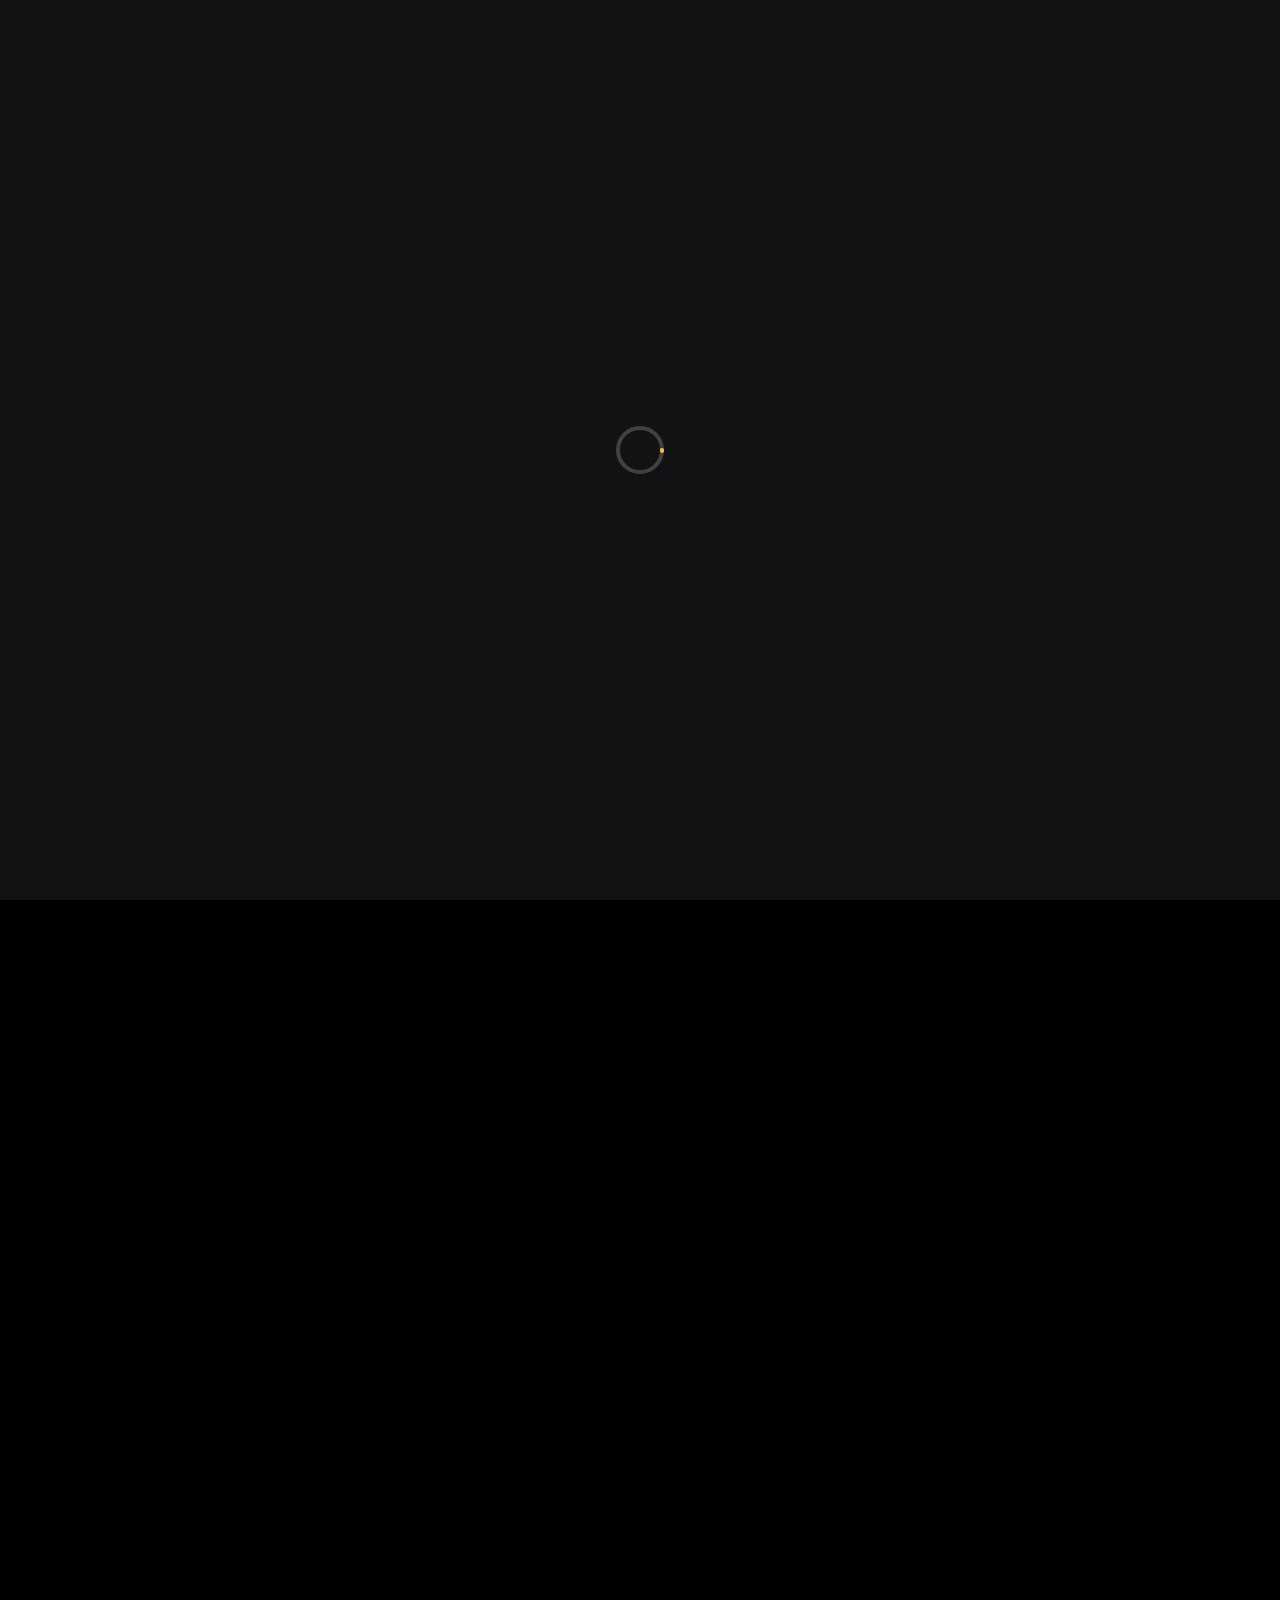
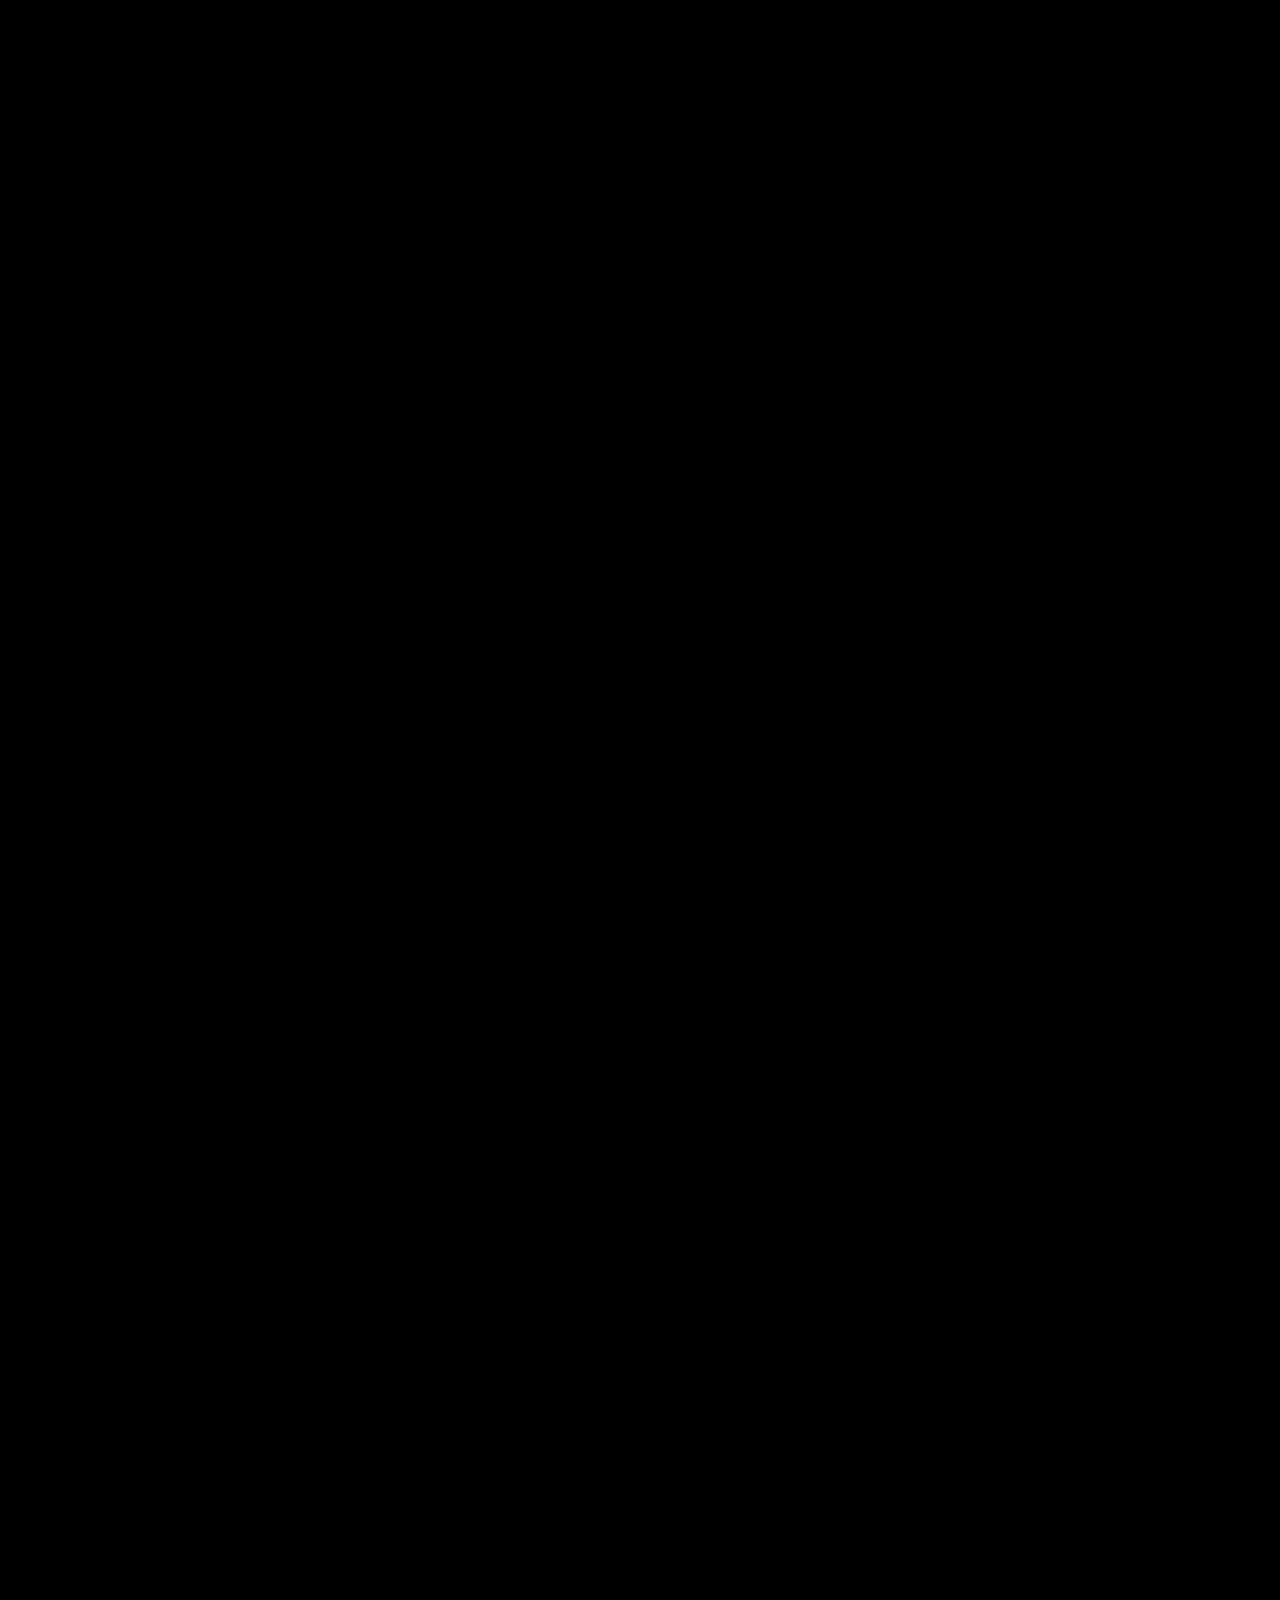
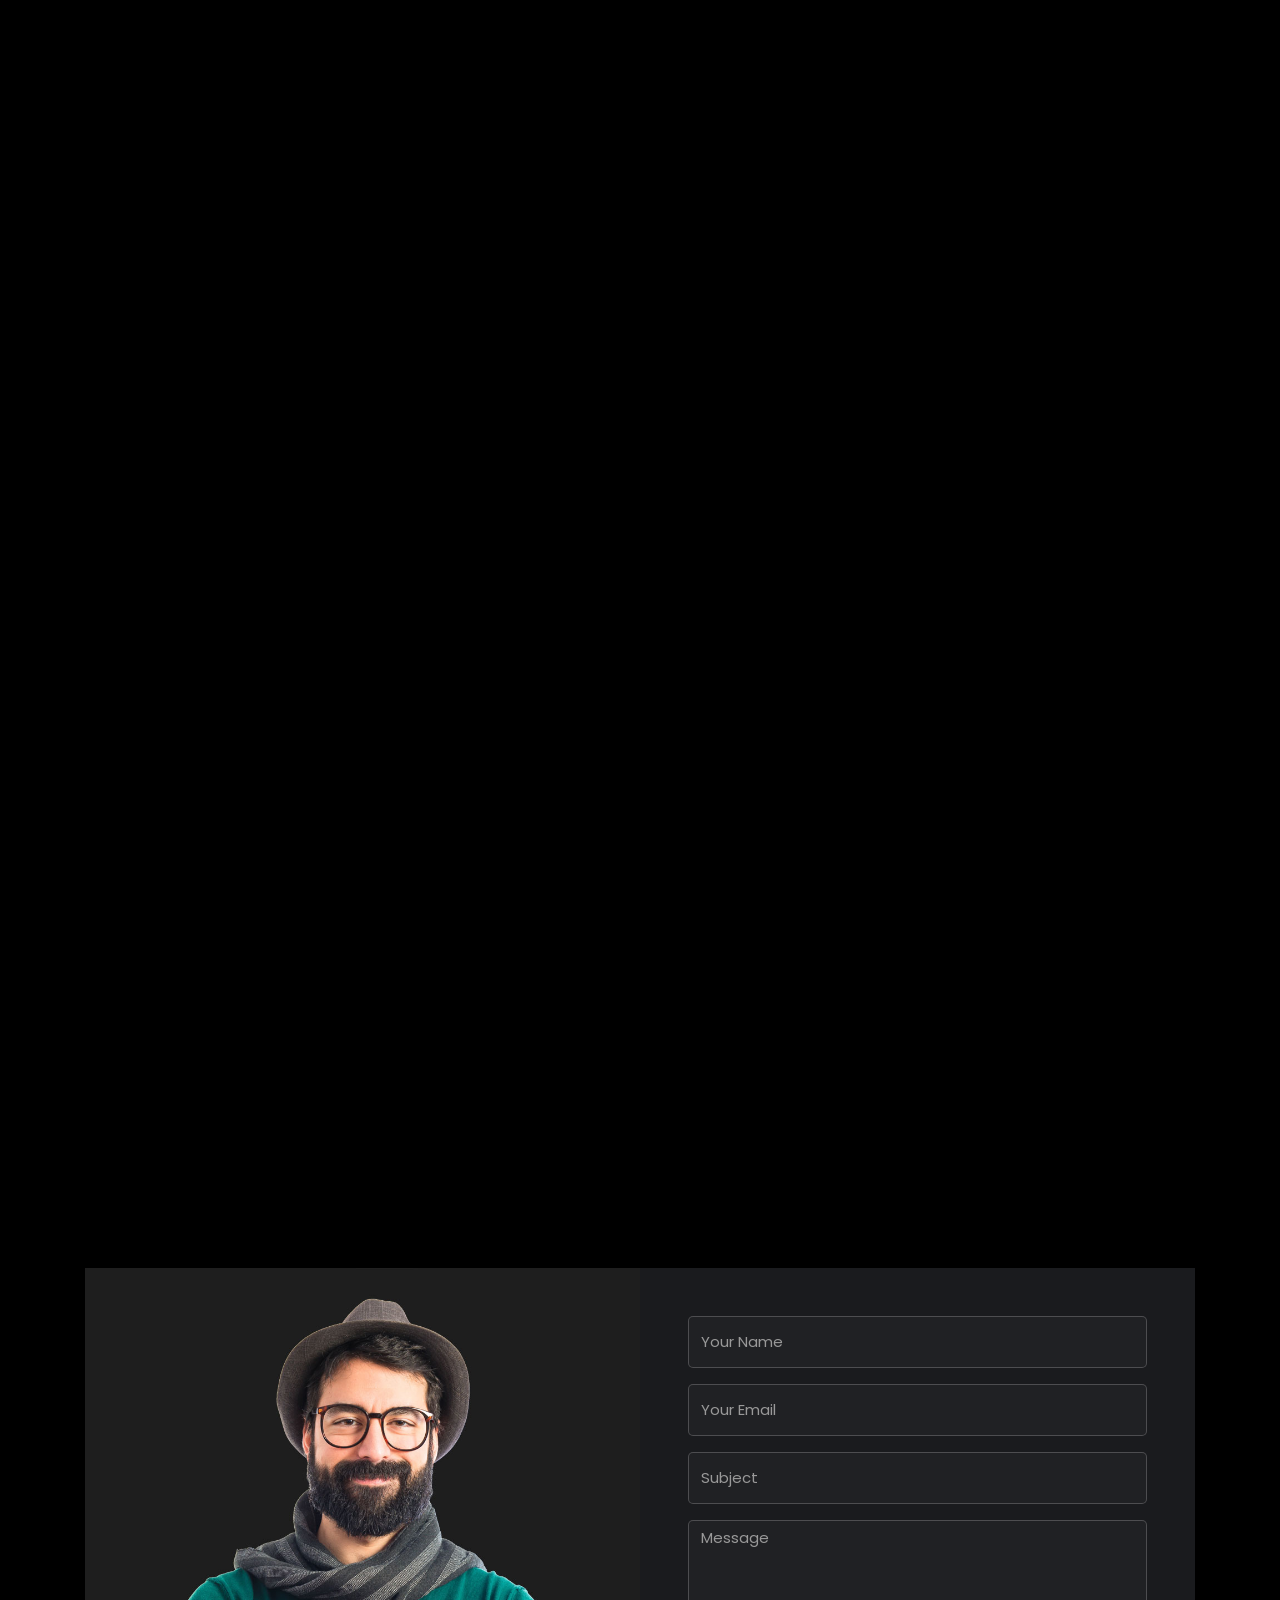
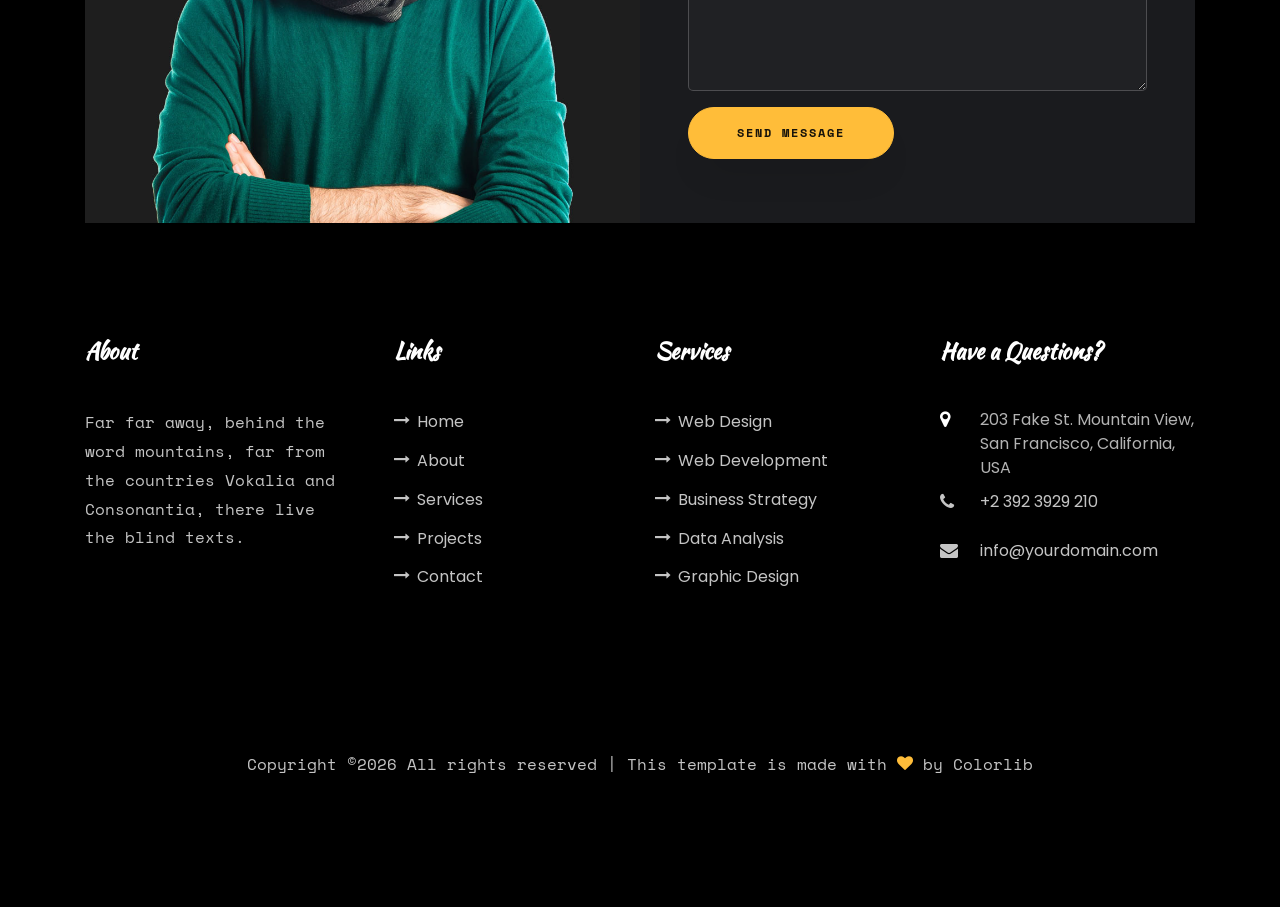
==== index.html @ 95682a94 "my-portfolio" ====
<!DOCTYPE html>
<html lang="en">
  <head>
    <title>Clark - Free Bootstrap 4 Template by Colorlib</title>
    <meta charset="utf-8">
    <meta name="viewport" content="width=device-width, initial-scale=1, shrink-to-fit=no">
    <script>
      (function () {
        var savedTheme = localStorage.getItem('portfolio-theme');
        var themes = ['light', 'dark', 'cupcake', 'bumblebee', 'emerald', 'dracula'];
        document.documentElement.setAttribute('data-theme', themes.indexOf(savedTheme) !== -1 ? savedTheme : 'dark');
      })();
    </script>
    
    <link href="https://fonts.googleapis.com/css?family=Poppins:100,200,300,400,500,600,700,800,900" rel="stylesheet">
    <link href="https://fonts.googleapis.com/css?family=Kaushan+Script" rel="stylesheet">
    <link href="https://fonts.googleapis.com/css?family=Space+Mono:400,700" rel="stylesheet">

    <link rel="stylesheet" href="css/open-iconic-bootstrap.min.css">
    <link rel="stylesheet" href="css/animate.css">
    
    <link rel="stylesheet" href="css/owl.carousel.min.css">
    <link rel="stylesheet" href="css/owl.theme.default.min.css">
    <link rel="stylesheet" href="css/magnific-popup.css">

    <link rel="stylesheet" href="css/aos.css">

    <link rel="stylesheet" href="css/ionicons.min.css">
    
    <link rel="stylesheet" href="css/flaticon.css">
    <link rel="stylesheet" href="css/icomoon.css">
    <link rel="stylesheet" href="css/style.css">
    <link rel="stylesheet" href="css/themes.css">
  </head>
  <body data-spy="scroll" data-target=".site-navbar-target" data-offset="300">
	  
	  
    <nav class="navbar navbar-expand-lg navbar-dark ftco_navbar ftco-navbar-light site-navbar-target" id="ftco-navbar">
	    <div class="container">
	      <a class="navbar-brand" href="index.html">JavieDev</a>
	      <button class="navbar-toggler js-fh5co-nav-toggle fh5co-nav-toggle" type="button" data-toggle="collapse" data-target="#ftco-nav" aria-controls="ftco-nav" aria-expanded="false" aria-label="Toggle navigation">
	        <span class="oi oi-menu"></span> Menu
	      </button>

	      <div class="collapse navbar-collapse" id="ftco-nav">
	        <ul class="navbar-nav nav ml-auto">
	          <li class="nav-item"><a href="#home-section" class="nav-link"><span>Home</span></a></li>
	          <li class="nav-item"><a href="#about-section" class="nav-link"><span>About</span></a></li>
	          <li class="nav-item"><a href="#services-section" class="nav-link"><span>Services</span></a></li>
	          <li class="nav-item"><a href="#skills-section" class="nav-link"><span>Skills</span></a></li>
	          <li class="nav-item"><a href="#projects-section" class="nav-link"><span>Projects</span></a></li>
	          <li class="nav-item"><a href="#contact-section" class="nav-link"><span>Contact</span></a></li>
	          <li class="nav-item theme-menu-item">
              <button id="theme-toggle" class="nav-link theme-toggle" type="button" aria-haspopup="true" aria-expanded="false" aria-controls="theme-menu">
                <span>Theme</span>
              </button>
              <div id="theme-menu" class="theme-menu" role="menu" aria-label="Choose a color theme" hidden>
                <button class="theme-option" type="button" role="menuitemradio" aria-checked="false" data-theme-option="light">Light</button>
                <button class="theme-option" type="button" role="menuitemradio" aria-checked="false" data-theme-option="dark">Dark</button>
                <button class="theme-option" type="button" role="menuitemradio" aria-checked="false" data-theme-option="cupcake">Cupcake</button>
                <button class="theme-option" type="button" role="menuitemradio" aria-checked="false" data-theme-option="bumblebee">Bumblebee</button>
                <button class="theme-option" type="button" role="menuitemradio" aria-checked="false" data-theme-option="emerald">Emerald</button>
                <button class="theme-option" type="button" role="menuitemradio" aria-checked="false" data-theme-option="dracula">Dracula</button>
              </div>
            </li>
	        </ul>
	      </div>
	    </div>
	  </nav>
	  <section id="home-section" class="hero">
		  <div class="home-slider  owl-carousel">
	      <div class="slider-item ">
	      	<div class="overlay"></div>
	        <div class="container">
	          <div class="row d-md-flex no-gutters slider-text align-items-end justify-content-start" data-scrollax-parent="true">
	          	<div class="one-third js-fullheight img" style="background-image:url(images/posing2.png);">
	          		<div class="overlay"></div>
	          	</div>
		          <div class="one-forth d-flex align-items-center ftco-animate" data-scrollax=" properties: { translateY: '70%' }">
		          	<div class="text">
		          		<span class="subheading">Hello!</span>
			            <h1 class="mb-4 mt-3">I'm <span>Javie Eresmas</span></h1>
			            <h2 class="mb-4">BSIT Student at BUKSU</h2>
			            <p class="hero-actions">
			            	<a href="#projects-section" class="btn btn-white btn-outline-white py-3 px-4"><span class="icon-briefcase mr-2" aria-hidden="true"></span>View My Work</a>
			            	<a href="YOUR_RESUME_URL_HERE" class="btn btn-white btn-outline-white py-3 px-4" target="_blank" rel="noopener noreferrer"><span class="icon-download mr-2" aria-hidden="true"></span>Download Resume</a>
			            	<a href="#contact-section" class="btn btn-white btn-outline-white py-3 px-4"><span class="icon-envelope-o mr-2" aria-hidden="true"></span>Contact Me</a>
			            </p>
			            <p class="hero-social-links">
			            	<a href="mailto:YOUR_EMAIL_ADDRESS" class="btn btn-white btn-outline-white hero-social-link" aria-label="Email" title="Email"><span class="icon-envelope" aria-hidden="true"></span></a>
			            	<a href="https://github.com/YOUR_GITHUB_USERNAME" class="btn btn-white btn-outline-white hero-social-link" aria-label="GitHub" title="GitHub" target="_blank" rel="noopener noreferrer"><span class="icon-github" aria-hidden="true"></span></a>
			            	<a href="https://www.instagram.com/YOUR_INSTAGRAM_USERNAME" class="btn btn-white btn-outline-white hero-social-link" aria-label="Instagram" title="Instagram" target="_blank" rel="noopener noreferrer"><span class="icon-instagram" aria-hidden="true"></span></a>
			            	<a href="https://www.facebook.com/YOUR_FACEBOOK_PROFILE" class="btn btn-white btn-outline-white hero-social-link" aria-label="Facebook" title="Facebook" target="_blank" rel="noopener noreferrer"><span class="icon-facebook" aria-hidden="true"></span></a>
			            </p>
		            </div>
		          </div>
	        	</div>
	        </div>
	      </div>

	      <div class="slider-item">
	      	<div class="overlay"></div>
	        <div class="container">
	          <div class="row d-flex no-gutters slider-text align-items-end justify-content-start" data-scrollax-parent="true">
	          	<div class="one-third js-fullheight img" style="background-image:url(images/posing2.png);">
	          		<div class="overlay"></div>
	          	</div>
		          <div class="one-forth d-flex align-items-center ftco-animate" data-scrollax=" properties: { translateY: '70%' }">
		          	<div class="text">
		          		<span class="subheading">Hello!</span>
			            <h1 class="mb-4 mt-3">I'm a <span>Developer</span> from the Philippines</h1>
			            <p class="hero-actions">
			            	<a href="#projects-section" class="btn btn-white btn-outline-white py-3 px-4"><span class="icon-briefcase mr-2" aria-hidden="true"></span>View My Work</a>
			            	<a href="YOUR_RESUME_URL_HERE" class="btn btn-white btn-outline-white py-3 px-4" target="_blank" rel="noopener noreferrer"><span class="icon-download mr-2" aria-hidden="true"></span>Download Resume</a>
			            	<a href="#contact-section" class="btn btn-white btn-outline-white py-3 px-4"><span class="icon-envelope-o mr-2" aria-hidden="true"></span>Contact Me</a>
			            </p>
			            <p class="hero-social-links">
			            	<a href="mailto:YOUR_EMAIL_ADDRESS" class="btn btn-white btn-outline-white hero-social-link" aria-label="Email" title="Email"><span class="icon-envelope" aria-hidden="true"></span></a>
			            	<a href="https://github.com/YOUR_GITHUB_USERNAME" class="btn btn-white btn-outline-white hero-social-link" aria-label="GitHub" title="GitHub" target="_blank" rel="noopener noreferrer"><span class="icon-github" aria-hidden="true"></span></a>
			            	<a href="https://www.instagram.com/YOUR_INSTAGRAM_USERNAME" class="btn btn-white btn-outline-white hero-social-link" aria-label="Instagram" title="Instagram" target="_blank" rel="noopener noreferrer"><span class="icon-instagram" aria-hidden="true"></span></a>
			            	<a href="https://www.facebook.com/YOUR_FACEBOOK_PROFILE" class="btn btn-white btn-outline-white hero-social-link" aria-label="Facebook" title="Facebook" target="_blank" rel="noopener noreferrer"><span class="icon-facebook" aria-hidden="true"></span></a>
			            </p>
		            </div>
		          </div>
	        	</div>
	        </div>
	      </div>
	    </div>
    </section>

    <section class="ftco-about img ftco-section ftco-no-pb" id="about-section">
    	<div class="container">
    		<div class="row d-flex">
    			<div class="col-md-6 col-lg-7 pr-lg-5 pb-5">
    				<div class="row justify-content-start pb-3">
		          <div class="col-md-12 heading-section ftco-animate">
		          	<h1 class="big">About</h1>
		            <h2 class="mb-4">About Me</h2>
		            <p>A small river named Duden flows by their place and supplies it with the necessary regelialia.</p>
		            <ul class="about-info mt-4 px-md-0 px-2">
		            	<li class="d-flex"><span>Name:</span> <span>Javie Jade Eresmas</span></li>
		            	<li class="d-flex"><span>Date of birth:</span> <span>July 10, 2003</span></li>
		            	<li class="d-flex"><span>Address:</span> <span>Poblacion, Valencia City Bukidnon, Philippines</span></li>
		            	<li class="d-flex"><span>Zip code:</span> <span>8709</span></li>
		            	<li class="d-flex"><span>Email:</span> <span>eresmasjaviejade@gmail.com</span></li>
		            	<li class="d-flex"><span>Phone: </span> <span>09751700961</span></li>
		            </ul>
		          </div>
		        </div>
		          <div class="counter-wrap ftco-animate d-flex mt-md-3">
              <div class="text">
                <p><a href="YOUR_RESUME_URL_HERE" class="btn btn-primary py-3 px-3" target="_blank" rel="noopener noreferrer">Download Resume</a></p>
              </div>
		          </div>
    			</div>
    			<div class="col-md-6 col-lg-5 d-flex">
    				<div class="img-about img d-flex align-items-stretch">
    					<div class="overlay"></div>
	    				<div class="img d-flex align-self-stretch align-items-center" style="background-image:url(images/posing4.png);">
	    				</div>
    				</div>
    			</div>
	        </div>
        </div>
    	</div>
    </section>

    <section class="ftco-section" id="services-section">
    	<div class="container">
    		<div class="row justify-content-center py-5 mt-5">
          <div class="col-md-12 heading-section text-center ftco-animate">
          	<h1 class="big big-2">Services</h1>
            <h2 class="mb-4">Services</h2>
            <p>Far far away, behind the word mountains, far from the countries Vokalia and Consonantia</p>
          </div>
        </div>
    		<div class="row">
					<div class="col-md-4 text-center d-flex ftco-animate">
						<a href="#" class="services-1">
							<span class="icon">
								<i class="flaticon-analysis"></i>
							</span>
							<div class="desc">
								<h3 class="mb-5">Web Design</h3>
							</div>
						</a>
					</div>
					<div class="col-md-4 text-center d-flex ftco-animate">
						<a href="#" class="services-1">
							<span class="icon">
								<i class="flaticon-flasks"></i>
							</span>
							<div class="desc">
								<h3 class="mb-5">Phtography</h3>
							</div>
						</a>
					</div>
					<div class="col-md-4 text-center d-flex ftco-animate">
						<a href="#" class="services-1">
							<span class="icon">
								<i class="flaticon-ideas"></i>
							</span>
							<div class="desc">
								<h3 class="mb-5">Web Developer</h3>
							</div>
						</a>
					</div>

					<div class="col-md-4 text-center d-flex ftco-animate">
						<a href="#" class="services-1">
							<span class="icon">
								<i class="flaticon-analysis"></i>
							</span>
							<div class="desc">
								<h3 class="mb-5">App Developing</h3>
							</div>
						</a>
					</div>
					<div class="col-md-4 text-center d-flex ftco-animate">
						<a href="#" class="services-1">
							<span class="icon">
								<i class="flaticon-flasks"></i>
							</span>
							<div class="desc">
								<h3 class="mb-5">Branding</h3>
							</div>
						</a>
					</div>
					<div class="col-md-4 text-center d-flex ftco-animate">
						<a href="#" class="services-1">
							<span class="icon">
								<i class="flaticon-ideas"></i>
							</span>
							<div class="desc">
								<h3 class="mb-5">Product Strategy</h3>
							</div>
						</a>
					</div>
				</div>
    	</div>
    </section>

		
		<section class="ftco-section" id="skills-section">
			<div class="container">
				<div class="row justify-content-center pb-5">
          <div class="col-md-12 heading-section text-center ftco-animate">
          	<h1 class="big big-2">Skills</h1>
            <h2 class="mb-4">My Skills</h2>
            <p>Far far away, behind the word mountains, far from the countries Vokalia and Consonantia</p>
          </div>
        </div>
				<div class="row">
					<div class="col-md-6 animate-box">
						<div class="progress-wrap ftco-animate">
							<h3>Photoshop</h3>
							<div class="progress">
							 	<div class="progress-bar color-1" role="progressbar" aria-valuenow="90"
							  	aria-valuemin="0" aria-valuemax="100" style="width:90%">
							    <span>90%</span>
							  	</div>
							</div>
						</div>
					</div>
					<div class="col-md-6 animate-box">
						<div class="progress-wrap ftco-animate">
							<h3>jQuery</h3>
							<div class="progress">
							 	<div class="progress-bar color-2" role="progressbar" aria-valuenow="85"
							  	aria-valuemin="0" aria-valuemax="100" style="width:85%">
							    <span>85%</span>
							  	</div>
							</div>
						</div>
					</div>
					<div class="col-md-6 animate-box">
						<div class="progress-wrap ftco-animate">
							<h3>HTML5</h3>
							<div class="progress">
							 	<div class="progress-bar color-3" role="progressbar" aria-valuenow="95"
							  	aria-valuemin="0" aria-valuemax="100" style="width:95%">
							    <span>95%</span>
							  	</div>
							</div>
						</div>
					</div>
					<div class="col-md-6 animate-box">
						<div class="progress-wrap ftco-animate">
							<h3>CSS3</h3>
							<div class="progress">
							 	<div class="progress-bar color-4" role="progressbar" aria-valuenow="90"
							  	aria-valuemin="0" aria-valuemax="100" style="width:90%">
							    <span>90%</span>
							  	</div>
							</div>
						</div>
					</div>
					<div class="col-md-6 animate-box">
						<div class="progress-wrap ftco-animate">
							<h3>WordPress</h3>
							<div class="progress">
							 	<div class="progress-bar color-5" role="progressbar" aria-valuenow="70"
							  	aria-valuemin="0" aria-valuemax="100" style="width:70%">
							    <span>70%</span>
							  	</div>
							</div>
						</div>
					</div>
					<div class="col-md-6 animate-box">
						<div class="progress-wrap ftco-animate">
							<h3>SEO</h3>
							<div class="progress">
							 	<div class="progress-bar color-6" role="progressbar" aria-valuenow="80"
							  	aria-valuemin="0" aria-valuemax="100" style="width:80%">
							    <span>80%</span>
							  	</div>
							</div>
						</div>
					</div>
				</div>
			</div>
		</section>
 

    <section class="ftco-section ftco-project" id="projects-section">
    	<div class="container">
    		<div class="row justify-content-center pb-5">
          <div class="col-md-12 heading-section text-center ftco-animate">
          	<h1 class="big big-2">Projects</h1>
            <h2 class="mb-4">Our Projects</h2>
            <p>Far far away, behind the word mountains, far from the countries Vokalia and Consonantia</p>
          </div>
        </div>
    		<div class="row">
    			<div class="col-md-4">
    				<div class="project img ftco-animate d-flex justify-content-center align-items-center" style="background-image: url(images/project-4.jpg);">
    					<div class="overlay"></div>
	    				<div class="text text-center p-4">
	    					<h3><a href="#">Branding &amp; Illustration Design</a></h3>
	    					<span>Web Design</span>
	    				</div>
    				</div>
  				</div>
  				<div class="col-md-8">
    				<div class="project img ftco-animate d-flex justify-content-center align-items-center" style="background-image: url(images/project-5.jpg);">
    					<div class="overlay"></div>
	    				<div class="text text-center p-4">
	    					<h3><a href="#">Branding &amp; Illustration Design</a></h3>
	    					<span>Web Design</span>
	    				</div>
    				</div>
  				</div>

    			<div class="col-md-8">
    				<div class="project img ftco-animate d-flex justify-content-center align-items-center" style="background-image: url(images/project-1.jpg);">
    					<div class="overlay"></div>
	    				<div class="text text-center p-4">
	    					<h3><a href="#">Branding &amp; Illustration Design</a></h3>
	    					<span>Web Design</span>
	    				</div>
    				</div>

    				<div class="project img ftco-animate d-flex justify-content-center align-items-center" style="background-image: url(images/project-6.jpg);">
    					<div class="overlay"></div>
	    				<div class="text text-center p-4">
	    					<h3><a href="#">Branding &amp; Illustration Design</a></h3>
	    					<span>Web Design</span>
	    				</div>
    				</div>
    			</div>
    			<div class="col-md-4">
    				<div class="row">
    					<div class="col-md-12">
		    				<div class="project img ftco-animate d-flex justify-content-center align-items-center" style="background-image: url(images/project-2.jpg);">
		    					<div class="overlay"></div>
			    				<div class="text text-center p-4">
			    					<h3><a href="#">Branding &amp; Illustration Design</a></h3>
			    					<span>Web Design</span>
			    				</div>
		    				</div>
	    				</div>
	    				<div class="col-md-12">
		    				<div class="project img ftco-animate d-flex justify-content-center align-items-center" style="background-image: url(images/project-3.jpg);">
		    					<div class="overlay"></div>
			    				<div class="text text-center p-4">
			    					<h3><a href="#">Branding &amp; Illustration Design</a></h3>
			    					<span>Web Design</span>
			    				</div>
		    				</div>
	    				</div>
    				</div>
    			</div>
    		</div>
    	</div>
    </section>


    <section class="ftco-section contact-section ftco-no-pb" id="contact-section">
      <div class="container">
      	<div class="row justify-content-center mb-5 pb-3">
          <div class="col-md-7 heading-section text-center ftco-animate">
            <h1 class="big big-2">Contact</h1>
            <h2 class="mb-4">Contact Me</h2>
            <p>Far far away, behind the word mountains, far from the countries Vokalia and Consonantia</p>
          </div>
        </div>

        <div class="row d-flex contact-info mb-5">
          <div class="col-md-6 col-lg-3 d-flex ftco-animate">
          	<div class="align-self-stretch box p-4 text-center">
          		<div class="icon d-flex align-items-center justify-content-center">
          			<span class="icon-map-signs"></span>
          		</div>
          		<h3 class="mb-4">Address</h3>
	            <p>198 West 21th Street, Suite 721 New York NY 10016</p>
	          </div>
          </div>
          <div class="col-md-6 col-lg-3 d-flex ftco-animate">
          	<div class="align-self-stretch box p-4 text-center">
          		<div class="icon d-flex align-items-center justify-content-center">
          			<span class="icon-phone2"></span>
          		</div>
          		<h3 class="mb-4">Contact Number</h3>
	            <p><a href="tel://1234567920">+ 1235 2355 98</a></p>
	          </div>
          </div>
          <div class="col-md-6 col-lg-3 d-flex ftco-animate">
          	<div class="align-self-stretch box p-4 text-center">
          		<div class="icon d-flex align-items-center justify-content-center">
          			<span class="icon-paper-plane"></span>
          		</div>
          		<h3 class="mb-4">Email Address</h3>
	            <p><a href="mailto:info@yoursite.com">info@yoursite.com</a></p>
	          </div>
          </div>
          <div class="col-md-6 col-lg-3 d-flex ftco-animate">
          	<div class="align-self-stretch box p-4 text-center">
          		<div class="icon d-flex align-items-center justify-content-center">
          			<span class="icon-globe"></span>
          		</div>
          		<h3 class="mb-4">Website</h3>
	            <p><a href="#">yoursite.com</a></p>
	          </div>
          </div>
        </div>

        <div class="row no-gutters block-9">
          <div class="col-md-6 order-md-last d-flex">
            <form action="#" class="bg-light p-4 p-md-5 contact-form">
              <div class="form-group">
                <input type="text" class="form-control" placeholder="Your Name">
              </div>
              <div class="form-group">
                <input type="text" class="form-control" placeholder="Your Email">
              </div>
              <div class="form-group">
                <input type="text" class="form-control" placeholder="Subject">
              </div>
              <div class="form-group">
                <textarea name="" id="" cols="30" rows="7" class="form-control" placeholder="Message"></textarea>
              </div>
              <div class="form-group">
                <input type="submit" value="Send Message" class="btn btn-primary py-3 px-5">
              </div>
            </form>
          
          </div>

          <div class="col-md-6 d-flex">
          	<div class="img" style="background-image: url(images/about.jpg);"></div>
          </div>
        </div>
      </div>
    </section>
		

    <footer class="ftco-footer ftco-section">
      <div class="container">
        <div class="row mb-5">
          <div class="col-md">
            <div class="ftco-footer-widget mb-4">
              <h2 class="ftco-heading-2">About</h2>
              <p>Far far away, behind the word mountains, far from the countries Vokalia and Consonantia, there live the blind texts.</p>
              <ul class="ftco-footer-social list-unstyled float-md-left float-lft mt-5">
                <li class="ftco-animate"><a href="#"><span class="icon-twitter"></span></a></li>
                <li class="ftco-animate"><a href="#"><span class="icon-facebook"></span></a></li>
                <li class="ftco-animate"><a href="#"><span class="icon-instagram"></span></a></li>
              </ul>
            </div>
          </div>
          <div class="col-md">
            <div class="ftco-footer-widget mb-4 ml-md-4">
              <h2 class="ftco-heading-2">Links</h2>
              <ul class="list-unstyled">
                <li><a href="#"><span class="icon-long-arrow-right mr-2"></span>Home</a></li>
                <li><a href="#"><span class="icon-long-arrow-right mr-2"></span>About</a></li>
                <li><a href="#"><span class="icon-long-arrow-right mr-2"></span>Services</a></li>
                <li><a href="#"><span class="icon-long-arrow-right mr-2"></span>Projects</a></li>
                <li><a href="#"><span class="icon-long-arrow-right mr-2"></span>Contact</a></li>
              </ul>
            </div>
          </div>
          <div class="col-md">
             <div class="ftco-footer-widget mb-4">
              <h2 class="ftco-heading-2">Services</h2>
              <ul class="list-unstyled">
                <li><a href="#"><span class="icon-long-arrow-right mr-2"></span>Web Design</a></li>
                <li><a href="#"><span class="icon-long-arrow-right mr-2"></span>Web Development</a></li>
                <li><a href="#"><span class="icon-long-arrow-right mr-2"></span>Business Strategy</a></li>
                <li><a href="#"><span class="icon-long-arrow-right mr-2"></span>Data Analysis</a></li>
                <li><a href="#"><span class="icon-long-arrow-right mr-2"></span>Graphic Design</a></li>
              </ul>
            </div>
          </div>
          <div class="col-md">
            <div class="ftco-footer-widget mb-4">
            	<h2 class="ftco-heading-2">Have a Questions?</h2>
            	<div class="block-23 mb-3">
	              <ul>
	                <li><span class="icon icon-map-marker"></span><span class="text">203 Fake St. Mountain View, San Francisco, California, USA</span></li>
	                <li><a href="#"><span class="icon icon-phone"></span><span class="text">+2 392 3929 210</span></a></li>
	                <li><a href="#"><span class="icon icon-envelope"></span><span class="text">info@yourdomain.com</span></a></li>
	              </ul>
	            </div>
            </div>
          </div>
        </div>
        <div class="row">
          <div class="col-md-12 text-center">

            <p><!-- Link back to Colorlib can't be removed. Template is licensed under CC BY 3.0. -->
  Copyright &copy;<script>document.write(new Date().getFullYear());</script> All rights reserved | This template is made with <i class="icon-heart color-danger" aria-hidden="true"></i> by <a href="https://colorlib.com" target="_blank">Colorlib</a>
  <!-- Link back to Colorlib can't be removed. Template is licensed under CC BY 3.0. --></p>
          </div>
        </div>
      </div>
    </footer>
    
  

  <!-- loader -->
  <div id="ftco-loader" class="show fullscreen"><svg class="circular" width="48px" height="48px"><circle class="path-bg" cx="24" cy="24" r="22" fill="none" stroke-width="4" stroke="#eeeeee"/><circle class="path" cx="24" cy="24" r="22" fill="none" stroke-width="4" stroke-miterlimit="10" stroke="#F96D00"/></svg></div>


  <script src="js/jquery.min.js"></script>
  <script src="js/jquery-migrate-3.0.1.min.js"></script>
  <script src="js/popper.min.js"></script>
  <script src="js/bootstrap.min.js"></script>
  <script src="js/jquery.easing.1.3.js"></script>
  <script src="js/jquery.waypoints.min.js"></script>
  <script src="js/jquery.stellar.min.js"></script>
  <script src="js/owl.carousel.min.js"></script>
  <script src="js/jquery.magnific-popup.min.js"></script>
  <script src="js/aos.js"></script>
  <script src="js/jquery.animateNumber.min.js"></script>
  <script src="js/scrollax.min.js"></script>
  
  <script src="js/main.js"></script>
  <script src="js/theme-switcher.js"></script>
    
  </body>
</html>
---- css/themes.css ----
:root {
  --theme-bg: #000000;
  --theme-surface: #111214;
  --theme-panel: #1a1b1e;
  --theme-text: #c4c4c4;
  --theme-muted: #999999;
  --theme-heading: #ffffff;
  --theme-accent: #ffbd39;
  --theme-accent-rgb: 255, 189, 57;
  --theme-link: #ffbd39;
  --theme-on-accent: #17130a;
  --theme-border: rgba(255, 255, 255, 0.2);
  --theme-form-bg: #202124;
  --theme-overlay: rgba(0, 0, 0, 0.45);
}

:root[data-theme="light"] {
  --theme-bg: #f3f5f8;
  --theme-surface: #ffffff;
  --theme-panel: #e8edf3;
  --theme-text: #374151;
  --theme-muted: #596579;
  --theme-heading: #1c2633;
  --theme-accent: #6246c7;
  --theme-accent-rgb: 98, 70, 199;
  --theme-link: #5036ad;
  --theme-on-accent: #ffffff;
  --theme-border: rgba(28, 38, 51, 0.2);
  --theme-form-bg: #ffffff;
  --theme-overlay: rgba(0, 0, 0, 0.48);
}

:root[data-theme="cupcake"] {
  --theme-bg: #faf6f7;
  --theme-surface: #fffafb;
  --theme-panel: #f2e7eb;
  --theme-text: #50404a;
  --theme-muted: #705d68;
  --theme-heading: #30242d;
  --theme-accent: #a74670;
  --theme-accent-rgb: 167, 70, 112;
  --theme-link: #87344f;
  --theme-on-accent: #ffffff;
  --theme-border: rgba(80, 64, 74, 0.2);
  --theme-form-bg: #fffafb;
  --theme-overlay: rgba(0, 0, 0, 0.48);
}

:root[data-theme="bumblebee"] {
  --theme-bg: #fffbed;
  --theme-surface: #fffefa;
  --theme-panel: #fff2bf;
  --theme-text: #51451d;
  --theme-muted: #6a5a27;
  --theme-heading: #261f0b;
  --theme-accent: #9a6d00;
  --theme-accent-rgb: 154, 109, 0;
  --theme-link: #755300;
  --theme-on-accent: #211900;
  --theme-border: rgba(81, 69, 29, 0.22);
  --theme-form-bg: #fffefa;
  --theme-overlay: rgba(0, 0, 0, 0.48);
}

:root[data-theme="emerald"] {
  --theme-bg: #f1f8f3;
  --theme-surface: #fbfffc;
  --theme-panel: #e2f0e7;
  --theme-text: #365347;
  --theme-muted: #547064;
  --theme-heading: #193a2c;
  --theme-accent: #16784f;
  --theme-accent-rgb: 22, 120, 79;
  --theme-link: #126641;
  --theme-on-accent: #ffffff;
  --theme-border: rgba(25, 58, 44, 0.2);
  --theme-form-bg: #fbfffc;
  --theme-overlay: rgba(0, 0, 0, 0.48);
}

:root[data-theme="dracula"] {
  --theme-bg: #282a36;
  --theme-surface: #2e303d;
  --theme-panel: #383b4a;
  --theme-text: #d7d9e3;
  --theme-muted: #b6b9c9;
  --theme-heading: #f8f8f2;
  --theme-accent: #bd93f9;
  --theme-accent-rgb: 189, 147, 249;
  --theme-link: #d2b7ff;
  --theme-on-accent: #282a36;
  --theme-border: rgba(248, 248, 242, 0.2);
  --theme-form-bg: #383b4a;
  --theme-overlay: rgba(20, 20, 28, 0.52);
}

body,
.ftco-section,
.ftco-footer {
  background-color: var(--theme-bg);
  color: var(--theme-text);
  transition: background-color 240ms ease, color 240ms ease;
}

body {
  background: var(--theme-bg);
}

section,
.ftco-about,
.ftco-project,
.contact-section {
  background-color: var(--theme-bg);
}

body .text-muted {
  color: var(--theme-muted) !important;
}

h1, h2, h3, h4, h5, h6,
.h1, .h2, .h3, .h4, .h5, .h6 {
  color: var(--theme-heading);
  transition: color 240ms ease;
}

.text-primary,
.services-1 .icon i,
.services-1 .desc span,
.progress-wrap .progress-bar,
.progress-bar,
.contact-section .box .icon span,
.ftco-navbar-light .navbar-nav > .nav-item .nav-link.active,
.ftco-navbar-light.scrolled .nav-item.active > a,
.ftco-navbar-light.scrolled .nav-link.active {
  color: var(--theme-accent) !important;
}

a,
a:hover,
a:focus {
  color: var(--theme-link);
  transition: color 240ms ease;
}

.bg-primary {
  color: var(--theme-on-accent) !important;
}

.bg-primary,
.btn.btn-primary,
.btn.btn-primary:hover,
.services-1:hover {
  background-color: var(--theme-accent) !important;
  border-color: var(--theme-accent) !important;
}

.btn.btn-primary,
.btn.btn-primary:hover {
  color: var(--theme-on-accent) !important;
}

.btn.btn-white.btn-outline-white {
  border-color: var(--theme-border) !important;
  color: var(--theme-heading) !important;
  transition: color 240ms ease, background-color 240ms ease, border-color 240ms ease;
}

.btn,
.form-control,
.progress,
.progress-bar,
.ftco-navbar-light,
.services-1,
.resume-wrap,
.contact-section .box .icon {
  transition: color 240ms ease, background-color 240ms ease, border-color 240ms ease;
}

.btn.btn-white.btn-outline-white:hover {
  background-color: var(--theme-accent) !important;
  border-color: var(--theme-accent) !important;
  color: var(--theme-on-accent) !important;
}

.ftco-navbar-light.scrolled,
.ftco-navbar-light.scrolled.awake,
.ftco-navbar-light.scrolled.sleep {
  background: var(--theme-surface) !important;
  box-shadow: 0 0 10px rgba(0, 0, 0, 0.12);
}

.ftco-navbar-light.scrolled .navbar-brand,
.ftco-navbar-light.scrolled .nav-item > .nav-link,
.ftco-navbar-light.scrolled .nav-link,
.ftco-navbar-light.scrolled .nav-item > .nav-link.active {
  color: var(--theme-heading) !important;
}

.owl-carousel.home-slider,
.owl-carousel.home-slider .slider-item {
  background-color: var(--theme-bg);
}

.ftco-navbar-light.scrolled .nav-item.active > a,
.ftco-navbar-light.scrolled .nav-link.active {
  color: var(--theme-accent) !important;
}

.ftco-navbar-light .navbar-toggler {
  color: var(--theme-heading) !important;
}

.theme-menu-item {
  position: relative;
}

.ftco-navbar-light .navbar-nav > .theme-menu-item > .theme-toggle {
  display: block;
  width: 100%;
  border: 0;
  background: transparent;
  text-align: left;
  cursor: pointer;
  font: inherit;
}

.ftco-navbar-light .navbar-nav > .theme-menu-item > .theme-toggle span {
  position: relative;
  display: block;
  padding-bottom: 2px;
}

.ftco-navbar-light .navbar-nav > .theme-menu-item > .theme-toggle span:before {
  content: "";
  position: absolute;
  width: 100%;
  height: 2px;
  bottom: 0;
  left: 0;
  background: var(--theme-accent);
  transform: scaleX(0);
  transition: transform 0.3s ease-in-out;
}

.ftco-navbar-light .navbar-nav > .theme-menu-item > .theme-toggle:hover span:before,
.ftco-navbar-light .navbar-nav > .theme-menu-item > .theme-toggle:focus-visible span:before,
.ftco-navbar-light .navbar-nav > .theme-menu-item > .theme-toggle[aria-expanded="true"] span:before {
  transform: scaleX(1);
}

.theme-toggle:focus-visible {
  outline: 2px solid var(--theme-accent);
  outline-offset: 2px;
}

.theme-menu {
  position: absolute;
  top: 100%;
  right: 0;
  z-index: 20;
  min-width: 150px;
  padding: 0.35rem;
  border: 1px solid var(--theme-border);
  border-radius: 5px;
  background: var(--theme-surface);
  box-shadow: 0 8px 24px rgba(0, 0, 0, 0.18);
}

.theme-menu[hidden] {
  display: none;
}

.theme-option {
  display: block;
  width: 100%;
  padding: 0.45rem 0.65rem;
  border: 0;
  border-radius: 3px;
  background: transparent;
  color: var(--theme-text);
  font: inherit;
  font-size: 13px;
  text-align: left;
  cursor: pointer;
  transition: color 180ms ease, background-color 180ms ease;
}

.theme-option:hover,
.theme-option:focus,
.theme-option[aria-checked="true"] {
  background: var(--theme-panel);
  color: var(--theme-heading);
}

.theme-option:focus {
  outline: 2px solid var(--theme-accent);
  outline-offset: -2px;
}

.services-1,
.resume-wrap,
.contact-section .box .icon {
  background-color: var(--theme-panel);
  transition: background-color 240ms ease, color 240ms ease;
}

.services-1 .desc h3,
.services-1 .desc h3 a {
  color: var(--theme-heading);
}

.services-1:hover .icon i,
.services-1:hover h3,
.services-1:hover .desc h3 a {
  color: var(--theme-on-accent);
}

.services-1:hover h3:after {
  background: var(--theme-on-accent);
}

.progress {
  background: var(--theme-panel);
}

.progress-bar,
.progress-bar:after {
  background: var(--theme-accent);
}

.progress-bar {
  color: var(--theme-on-accent);
}

.progress-bar span,
.ftco-about ul.about-info li span:first-child,
.ftco-footer .ftco-footer-widget h2,
.ftco-footer .ftco-footer-heading-2 {
  color: var(--theme-heading);
}

.ftco-hireme {
  background-color: var(--theme-accent);
}

.ftco-hireme h2 {
  color: var(--theme-on-accent);
}

.ftco-hireme h2 span {
  color: var(--theme-heading);
}

#ftco-loader.fullscreen {
  background-color: var(--theme-surface);
}

#ftco-loader .path {
  stroke: var(--theme-accent);
}

#ftco-loader .path-bg {
  stroke: var(--theme-border);
}

.project .overlay {
  background: var(--theme-accent);
}

.project .text h3 a,
.project .text span,
.project.img-2 .text h3 a,
.project.img-2 .text span {
  color: var(--theme-on-accent);
}

.form-control,
.form-control:focus,
.form-control:active {
  background: var(--theme-form-bg) !important;
  border-color: var(--theme-border);
  color: var(--theme-heading) !important;
}

.form-control::placeholder {
  color: var(--theme-muted);
  opacity: 1;
}

.bg-light,
.contact-form.bg-light {
  background-color: var(--theme-panel) !important;
}

.contact-section .contact-info p a {
  color: var(--theme-link);
}

.ftco-footer,
.ftco-footer .ftco-footer-widget h2,
.ftco-footer .ftco-footer-widget ul li a,
.ftco-footer .ftco-footer-widget ul li a span,
.ftco-footer p,
.ftco-footer a {
  color: var(--theme-text);
}

.ftco-footer a:hover {
  color: var(--theme-link);
}

.ftco-footer .ftco-footer-widget h2 {
  color: var(--theme-heading);
}

body,
body p,
body li,
body span,
body i,
body .text,
body .meta,
body .about-info li > span:not(:first-child),
body .ftco-footer p,
body .contact-info p {
  color: var(--theme-text);
}

body p,
body li,
body span,
body i,
body button,
.ftco-navbar-light .navbar-nav > .nav-item > .nav-link,
.heading-section .subheading,
.heading-section h1.big {
  transition: color 240ms ease, background-color 240ms ease, border-color 240ms ease;
}

.color-danger {
  color: var(--theme-accent) !important;
}

.heading-section .subheading,
.ftco-navbar-light .navbar-nav > .nav-item > .nav-link,
.ftco-navbar-light .navbar-nav > .theme-menu-item > .theme-toggle,
.ftco-navbar-light .navbar-nav > .nav-item .nav-link.active,
.ftco-navbar-light.scrolled .nav-item.active > a {
  color: var(--theme-link) !important;
}

.ftco-navbar-light .navbar-brand,
.ftco-navbar-light .navbar-toggler,
.ftco-navbar-light.scrolled .navbar-brand,
.ftco-navbar-light.scrolled .nav-item > .nav-link,
.ftco-navbar-light.scrolled .nav-link {
  color: var(--theme-heading) !important;
}

.heading-section h1.big {
  color: var(--theme-heading);
  opacity: 0.12;
}

.heading-section.heading-section-white .subheading,
.heading-section.heading-section-white h2,
.heading-section.heading-section-white p {
  color: var(--theme-heading) !important;
}

.owl-carousel.home-slider .slider-item .slider-text h1,
.owl-carousel.home-slider .slider-item .slider-text h2,
.owl-carousel.home-slider .slider-item .slider-text h1 span,
.owl-carousel.home-slider .slider-item .slider-text p {
  color: var(--theme-heading) !important;
}

.owl-carousel.home-slider .slider-item .slider-text h1 span,
.owl-carousel.home-slider .slider-item .slider-text .subheading {
  color: var(--theme-accent) !important;
}

.owl-carousel.home-slider .slider-text .hero-actions,
.owl-carousel.home-slider .slider-text .hero-social-links {
  color: var(--theme-heading);
}

.owl-carousel.home-slider .owl-nav .owl-prev,
.owl-carousel.home-slider .owl-nav .owl-next {
  background: var(--theme-surface) !important;
  border: 1px solid var(--theme-border);
  transition: background-color 240ms ease, border-color 240ms ease;
}

.owl-carousel.home-slider .owl-nav .owl-prev span:before,
.owl-carousel.home-slider .owl-nav .owl-next span:before {
  color: var(--theme-heading);
  transition: color 240ms ease;
}

.owl-carousel.home-slider .owl-nav .owl-prev:hover,
.owl-carousel.home-slider .owl-nav .owl-next:hover,
.owl-carousel.home-slider .owl-nav .owl-prev:focus,
.owl-carousel.home-slider .owl-nav .owl-next:focus {
  background: var(--theme-panel) !important;
}

.owl-carousel.home-slider .owl-nav .owl-prev:hover span:before,
.owl-carousel.home-slider .owl-nav .owl-next:hover span:before,
.owl-carousel.home-slider .owl-nav .owl-prev:focus span:before,
.owl-carousel.home-slider .owl-nav .owl-next:focus span:before {
  color: var(--theme-accent);
}

.owl-carousel.home-slider .owl-dots .owl-dot {
  background: var(--theme-border);
  transition: background-color 240ms ease;
}

.owl-carousel.home-slider .owl-dots .owl-dot.active {
  background: var(--theme-accent);
}

.owl-carousel.home-slider .owl-dots .owl-dot:after {
  border-color: var(--theme-border);
}

.ftco-navbar-light .navbar-nav > .nav-item .nav-link.active,
.ftco-navbar-light.scrolled .nav-item.active > a,
.ftco-navbar-light.scrolled .nav-link.active {
  color: var(--theme-link) !important;
}

.services-1 .icon i,
.services-1 .desc span,
.services-1 .desc h3:after,
.contact-section .box .icon span,
.media .ftco-icon span {
  color: var(--theme-accent) !important;
}

.services-1:hover,
.services-1:hover .icon i,
.services-1:hover .desc h3,
.services-1:hover .desc h3 a {
  color: var(--theme-on-accent) !important;
}

.services-1:hover .desc h3:after {
  background-color: var(--theme-on-accent);
}

.btn,
.btn:hover,
.btn:focus,
.btn:active {
  transition: color 240ms ease, background-color 240ms ease, border-color 240ms ease, box-shadow 240ms ease;
}

.btn.btn-primary,
.btn.btn-primary:hover,
.btn.btn-primary:focus,
.btn.btn-primary:active {
  background: var(--theme-accent) !important;
  border-color: var(--theme-accent) !important;
  color: var(--theme-on-accent) !important;
}

.form-control,
.form-control:focus,
.form-control:active,
textarea.form-control {
  border-color: var(--theme-border) !important;
  box-shadow: none !important;
  transition: color 240ms ease, background-color 240ms ease, border-color 240ms ease;
}

.form-control:focus,
.form-control:active {
  border-color: var(--theme-accent) !important;
}

.form-control {
  caret-color: var(--theme-accent);
}

::selection {
  background: var(--theme-accent);
  color: var(--theme-on-accent);
}

.contact-section .contact-info p a {
  color: var(--theme-link) !important;
}

.ftco-bg-dark,
.ftco-footer {
  background: var(--theme-bg);
}

.ftco-footer .ftco-footer-widget ul li a,
.ftco-footer .ftco-footer-widget ul li a span,
.ftco-footer p,
.ftco-footer a {
  color: var(--theme-text);
}

.ftco-footer .ftco-footer-widget ul li a:hover,
.ftco-footer a:hover,
.footer-small-nav > li a:hover,
.footer-small-nav > li a:focus {
  color: var(--theme-link);
}

.ftco-footer .ftco-footer-widget h2,
.ftco-footer .ftco-heading-2 {
  color: var(--theme-heading);
}

.ftco-footer-social li a {
  background: var(--theme-panel);
  color: var(--theme-link);
  border: 1px solid var(--theme-border);
}

.ftco-footer-social li a:hover {
  background: var(--theme-accent);
  color: var(--theme-on-accent);
}

.ftco-about ul.about-info li span:first-child,
.progress-bar span {
  color: var(--theme-heading);
}

.progress-bar,
.progress-bar:after {
  background-color: var(--theme-accent);
}

.progress-bar {
  color: var(--theme-on-accent);
}

.progress {
  background-color: var(--theme-panel);
}

.project .overlay {
  background: var(--theme-accent);
}

.project .text h3 a,
.project .text h3 a:hover,
.project .text span,
.project.img-2 .text h3 a,
.project.img-2 .text span {
  color: var(--theme-on-accent) !important;
}

.ftco-hireme {
  background-color: var(--theme-accent);
}

.ftco-hireme h2 {
  color: var(--theme-on-accent);
}

.ftco-hireme h2 span {
  color: var(--theme-heading);
}

@-webkit-keyframes pulse {
  0% {
    -webkit-box-shadow: 0 0 0 0 rgba(var(--theme-accent-rgb), 0.4);
    box-shadow: 0 0 0 0 rgba(var(--theme-accent-rgb), 0.4);
  }
  70% {
    -webkit-box-shadow: 0 0 0 30px rgba(var(--theme-accent-rgb), 0);
    box-shadow: 0 0 0 30px rgba(var(--theme-accent-rgb), 0);
  }
  100% {
    -webkit-box-shadow: 0 0 0 0 rgba(var(--theme-accent-rgb), 0);
    box-shadow: 0 0 0 0 rgba(var(--theme-accent-rgb), 0);
  }
}

@keyframes pulse {
  0% {
    box-shadow: 0 0 0 0 rgba(var(--theme-accent-rgb), 0.4);
  }
  70% {
    box-shadow: 0 0 0 30px rgba(var(--theme-accent-rgb), 0);
  }
  100% {
    box-shadow: 0 0 0 0 rgba(var(--theme-accent-rgb), 0);
  }
}

@media (max-width: 991.98px) {
  .ftco-navbar-light,
  .ftco-navbar-light.scrolled {
    background: var(--theme-surface) !important;
  }

  .owl-carousel.home-slider .slider-item .slider-text h1,
  .owl-carousel.home-slider .slider-item .slider-text h2,
  .owl-carousel.home-slider .slider-item .slider-text p {
    color: #ffffff !important;
  }

  .owl-carousel.home-slider .slider-item .slider-text h1 span,
  .owl-carousel.home-slider .slider-item .slider-text .subheading {
    color: var(--theme-accent) !important;
  }

  .owl-carousel.home-slider .slider-text .btn-white.btn-outline-white {
    border-color: rgba(255, 255, 255, 0.6) !important;
    color: #ffffff !important;
  }

  .owl-carousel.home-slider .slider-text .hero-social-link span {
    color: #ffffff !important;
  }

  .ftco-navbar-light .navbar-brand,
  .ftco-navbar-light .navbar-nav > .nav-item > .nav-link {
    color: var(--theme-heading);
  }

  .ftco-navbar-light .navbar-nav > .theme-menu-item > .theme-toggle {
    padding-left: 0;
    padding-right: 0;
  }

  .theme-menu {
    position: static;
    width: 100%;
    margin-top: 0.25rem;
  }
}

@media (prefers-reduced-motion: reduce) {
  body,
  .ftco-section,
  .ftco-footer,
  h1, h2, h3, h4, h5, h6,
  .btn,
  .theme-option,
  .services-1 {
    transition-duration: 0.01ms !important;
  }
}
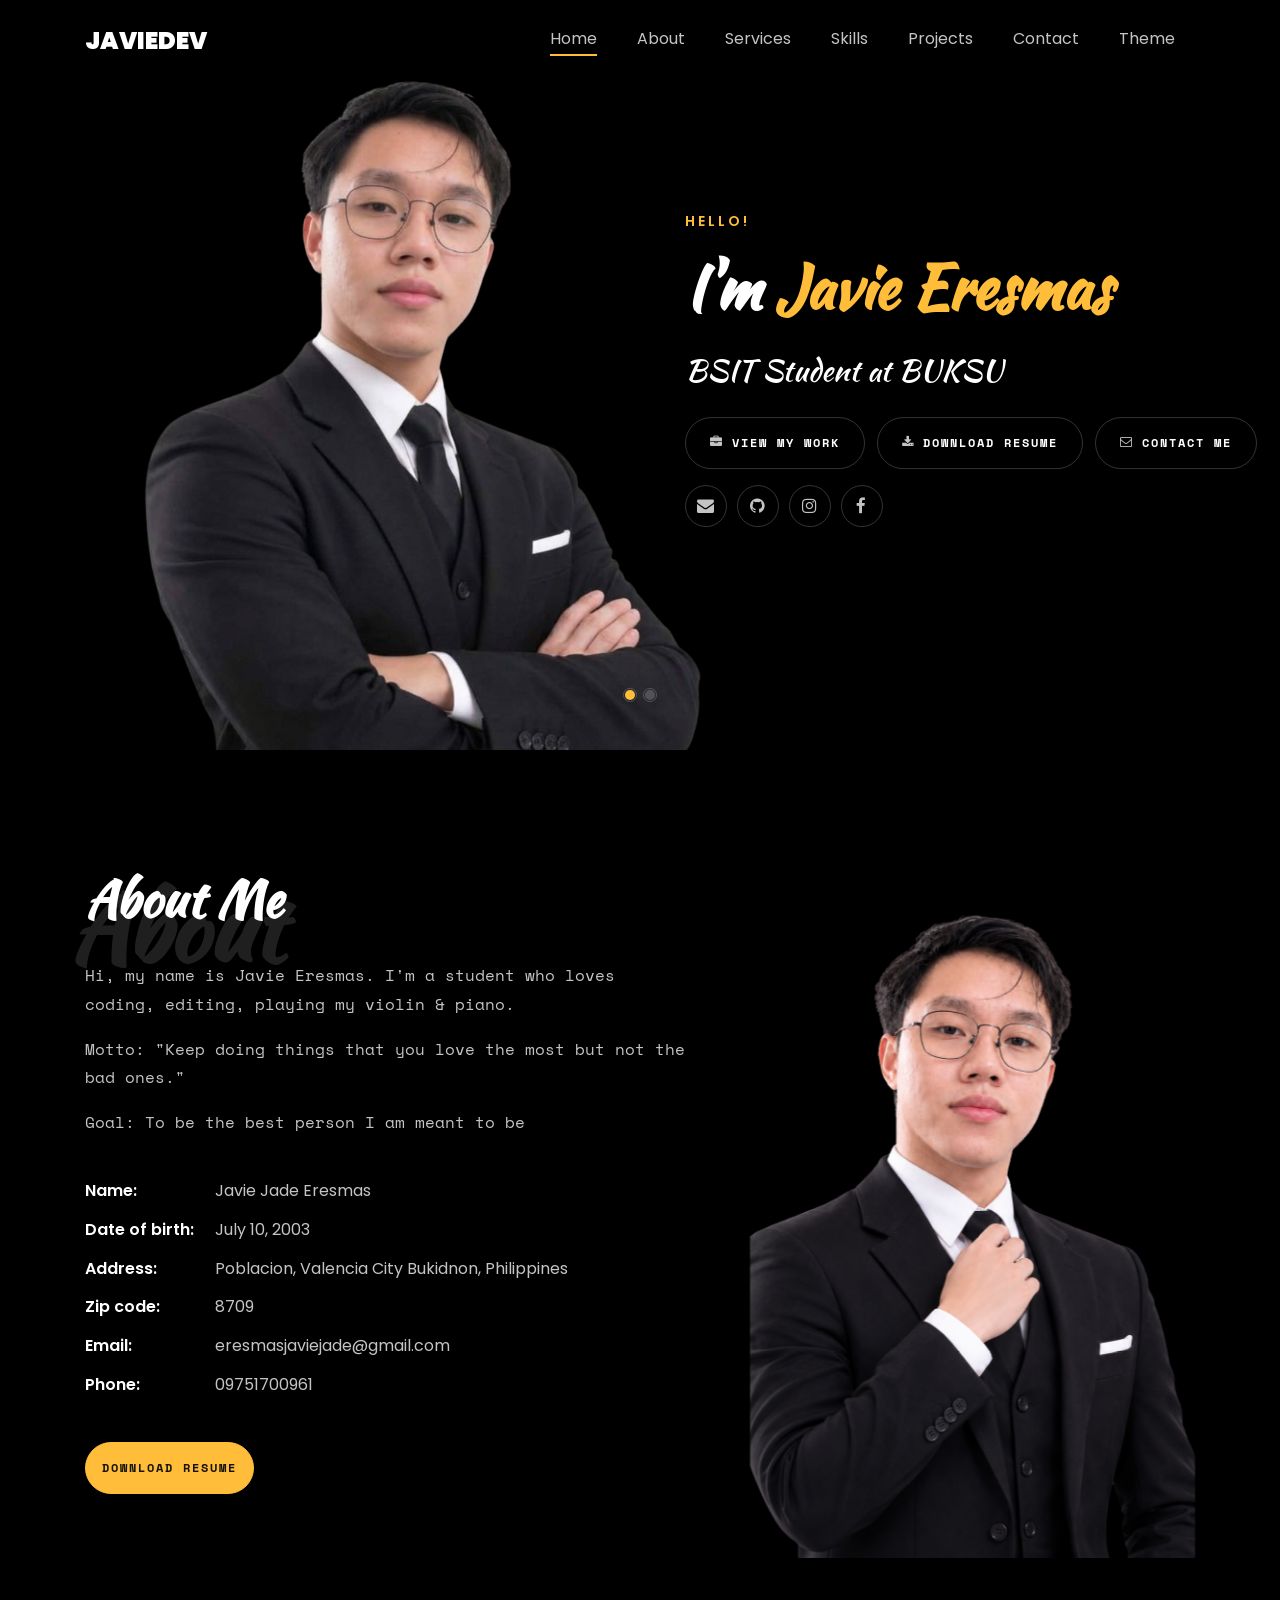
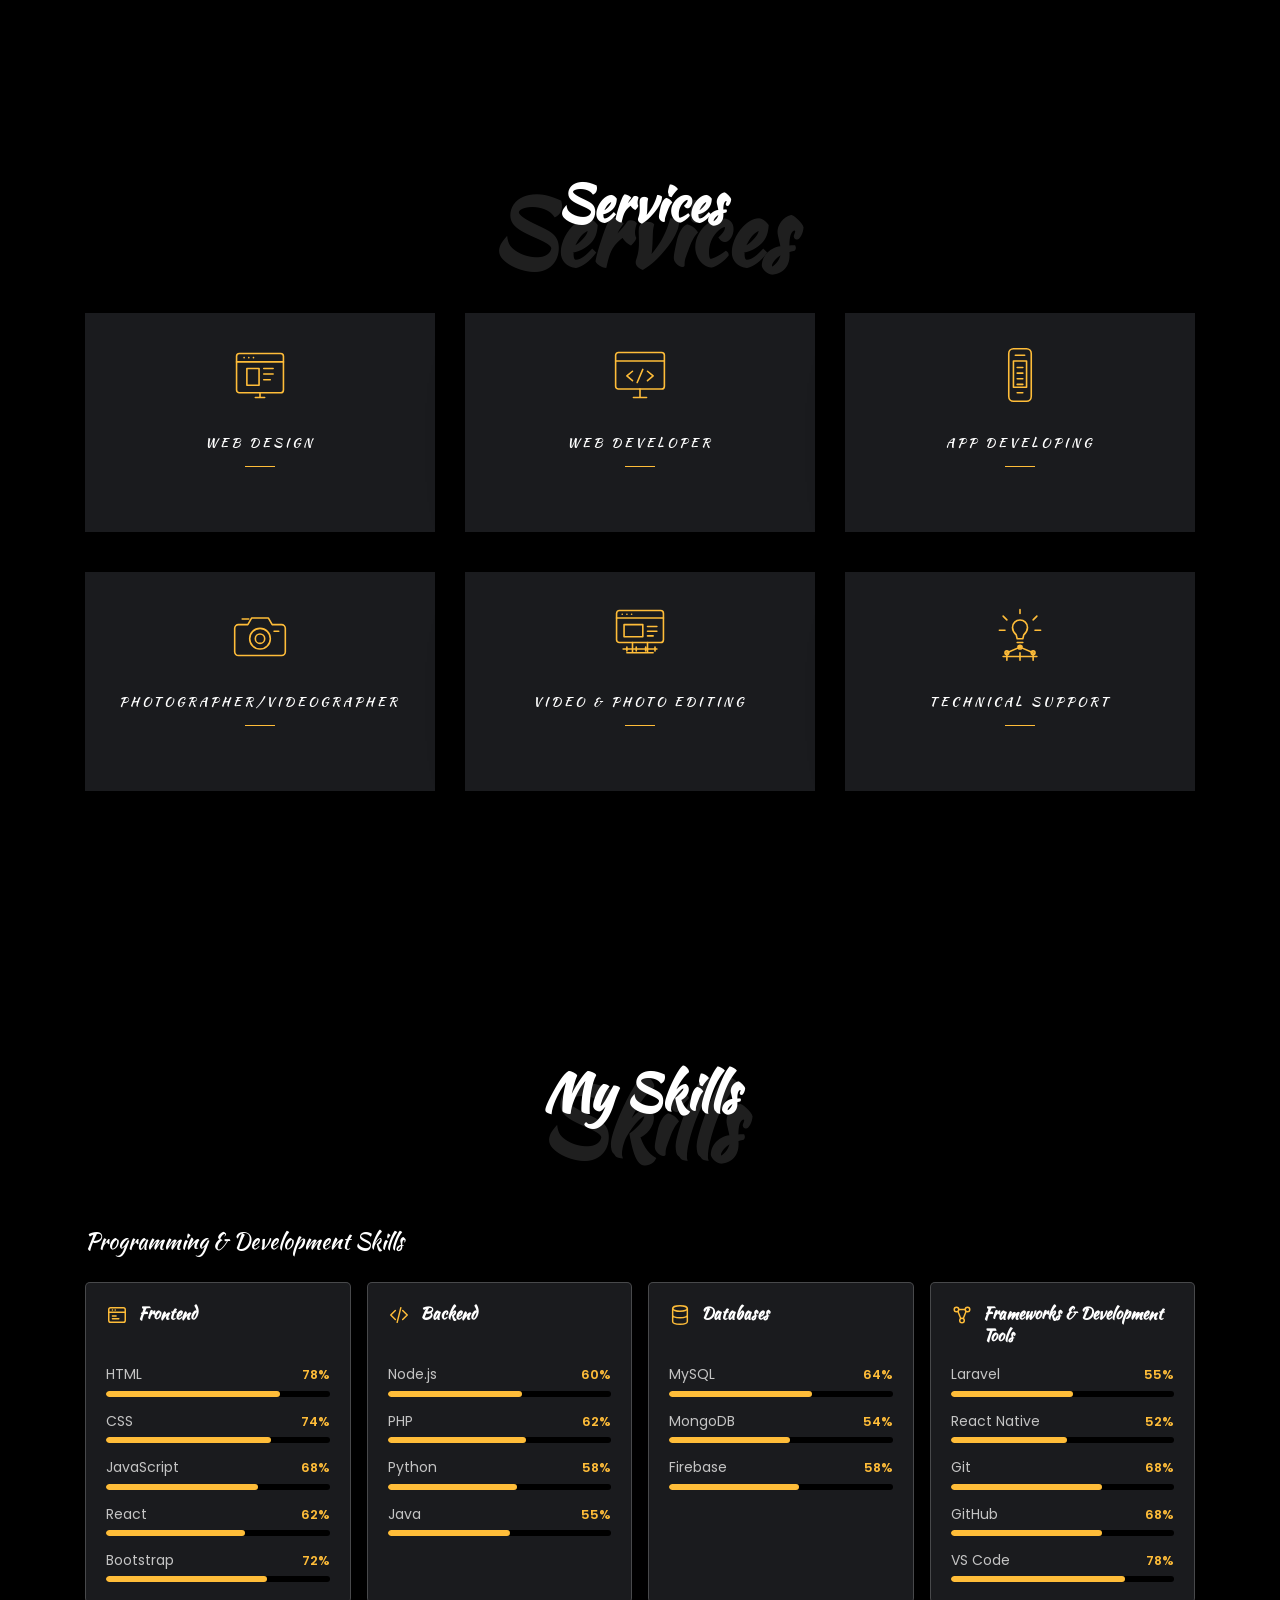
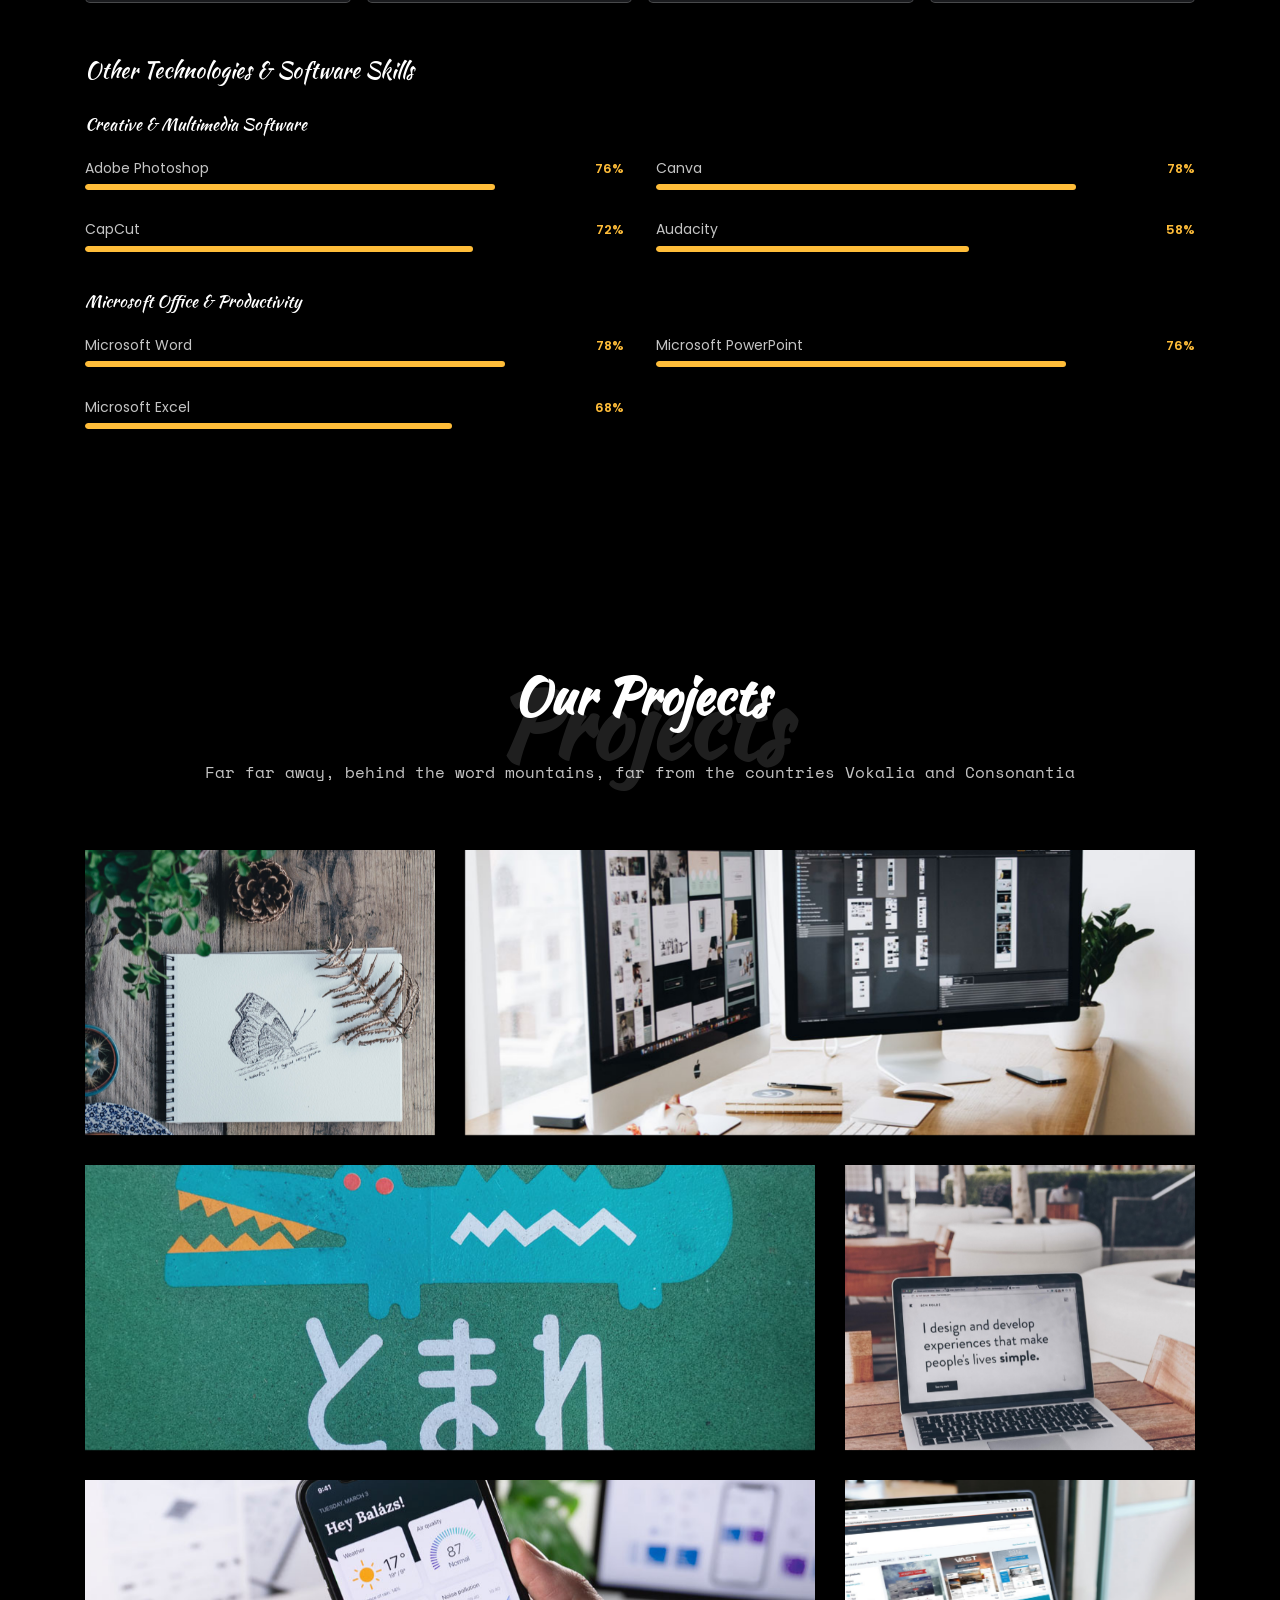
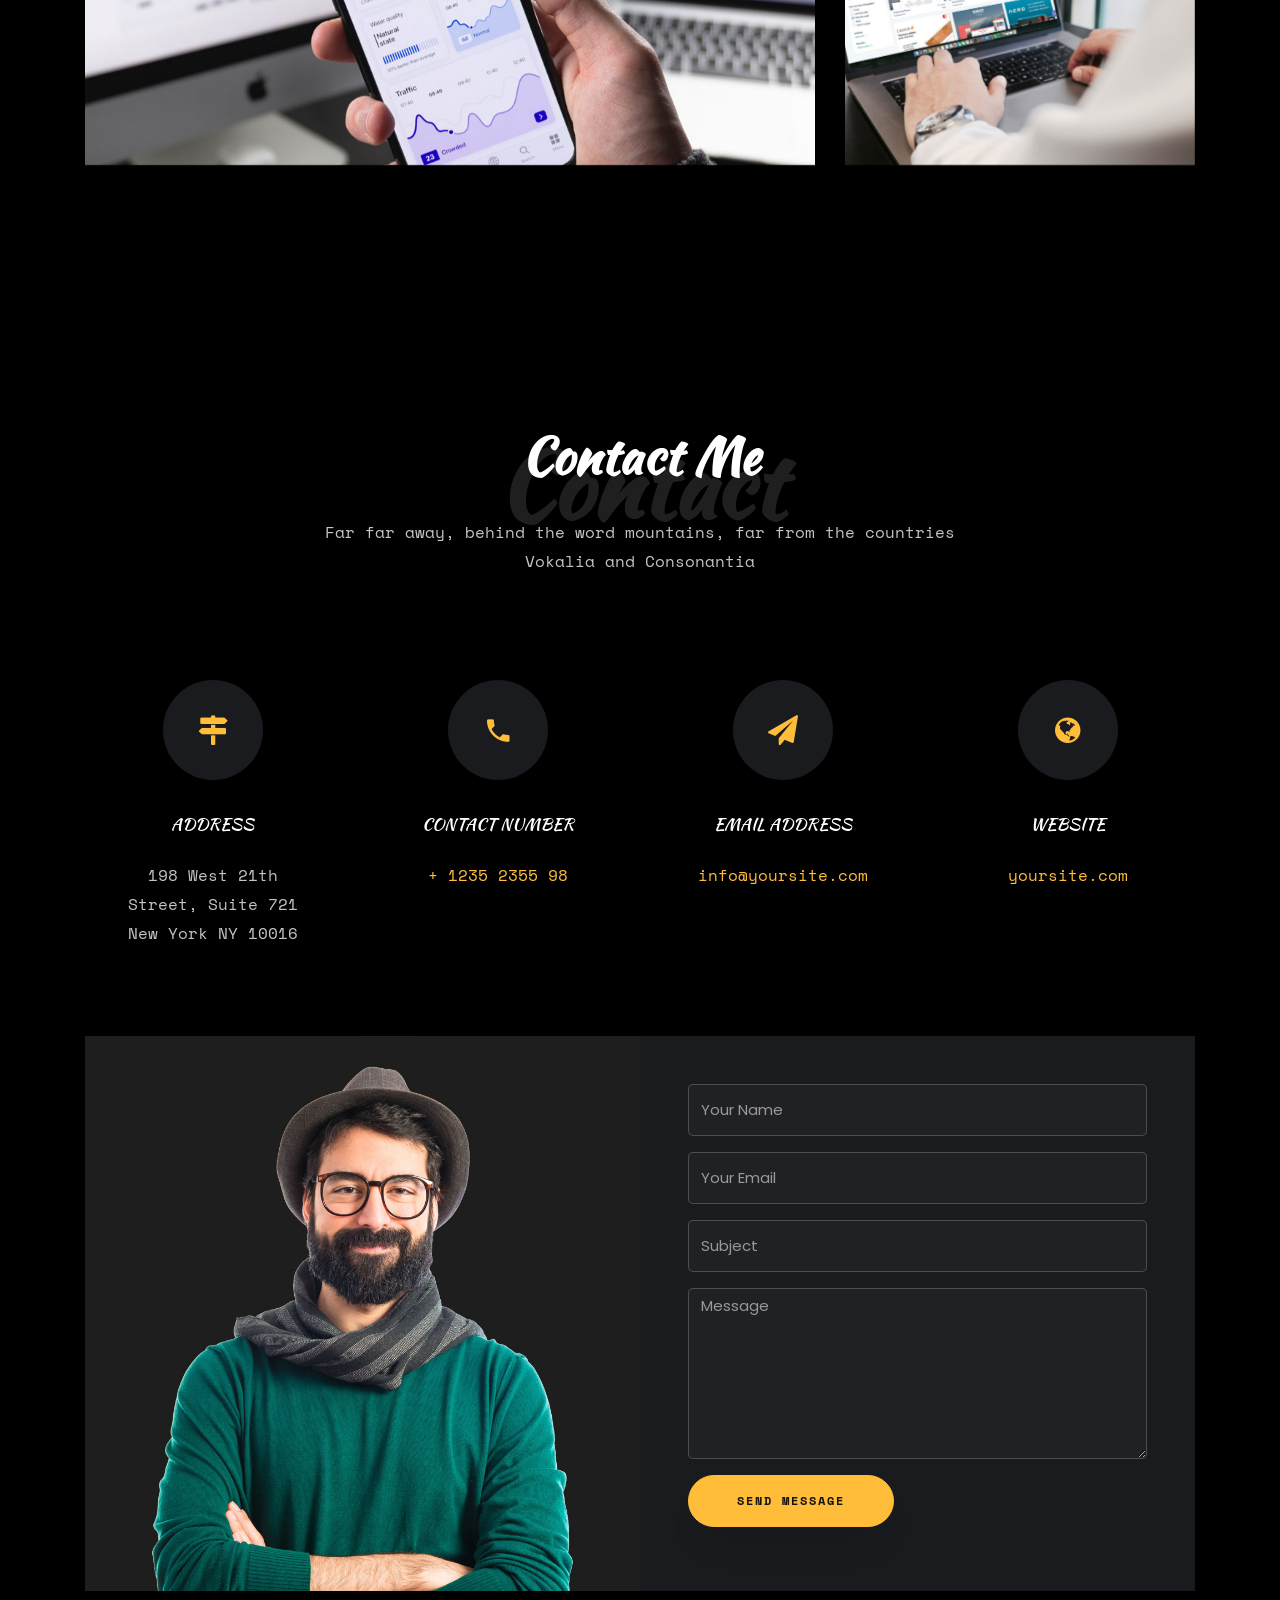
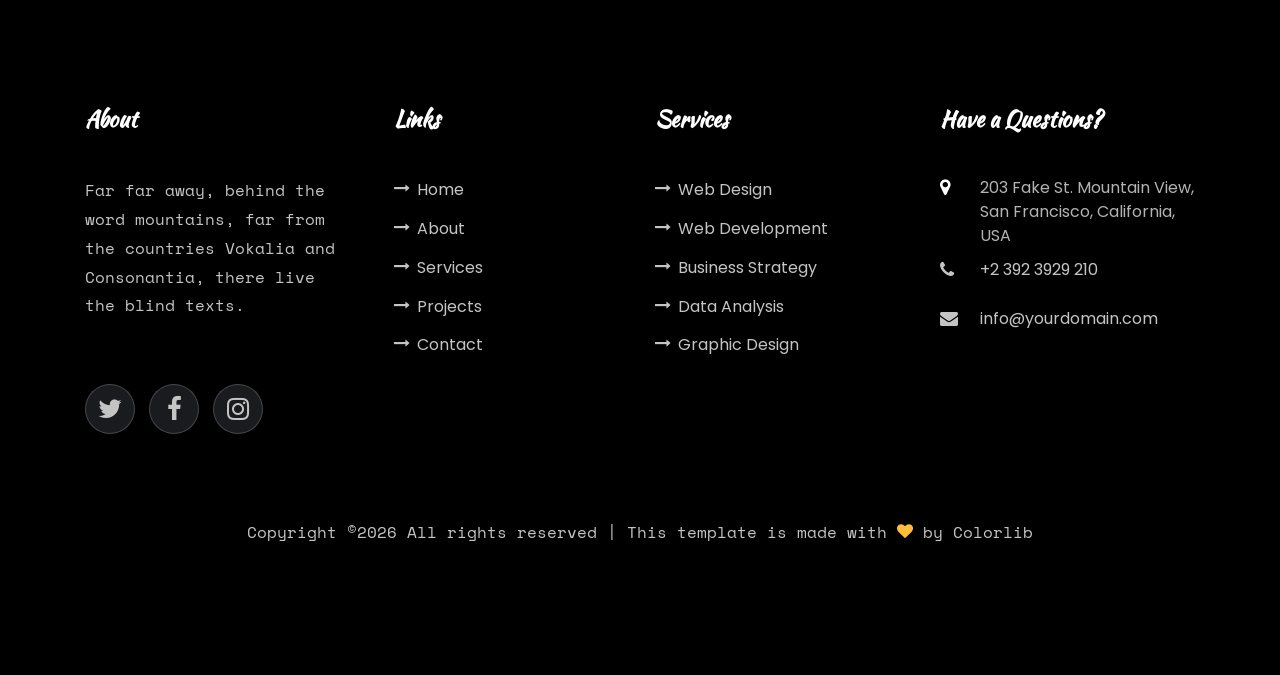
==== commit 31d69e4d: "update-on-services&skill-section" ====
--- a/index.html
+++ b/index.html
@@ -108,7 +108,7 @@
 		          <div class="one-forth d-flex align-items-center ftco-animate" data-scrollax=" properties: { translateY: '70%' }">
 		          	<div class="text">
 		          		<span class="subheading">Hello!</span>
-			            <h1 class="mb-4 mt-3">I'm a <span>Developer</span> from the Philippines</h1>
+			            <h1 class="mb-4 mt-3">I'm a <span>Developer</span> in the Philippines</h1>
 			            <p class="hero-actions">
 			            	<a href="#projects-section" class="btn btn-white btn-outline-white py-3 px-4"><span class="icon-briefcase mr-2" aria-hidden="true"></span>View My Work</a>
 			            	<a href="YOUR_RESUME_URL_HERE" class="btn btn-white btn-outline-white py-3 px-4" target="_blank" rel="noopener noreferrer"><span class="icon-download mr-2" aria-hidden="true"></span>Download Resume</a>
@@ -136,7 +136,9 @@
 		          <div class="col-md-12 heading-section ftco-animate">
 		          	<h1 class="big">About</h1>
 		            <h2 class="mb-4">About Me</h2>
-		            <p>A small river named Duden flows by their place and supplies it with the necessary regelialia.</p>
+		            <p>Hi, my name is Javie Eresmas. I'm a student who loves coding, editing, playing my violin & piano.</p>
+					<p>Motto: "Keep doing things that you love the most but not the bad ones."</p>
+					<p>Goal: To be the best person I am meant to be</p>
 		            <ul class="about-info mt-4 px-md-0 px-2">
 		            	<li class="d-flex"><span>Name:</span> <span>Javie Jade Eresmas</span></li>
 		            	<li class="d-flex"><span>Date of birth:</span> <span>July 10, 2003</span></li>
@@ -171,14 +173,16 @@
           <div class="col-md-12 heading-section text-center ftco-animate">
           	<h1 class="big big-2">Services</h1>
             <h2 class="mb-4">Services</h2>
-            <p>Far far away, behind the word mountains, far from the countries Vokalia and Consonantia</p>
           </div>
         </div>
     		<div class="row">
 					<div class="col-md-4 text-center d-flex ftco-animate">
 						<a href="#" class="services-1">
 							<span class="icon">
-								<i class="flaticon-analysis"></i>
+								<svg class="service-icon" viewBox="0 0 64 64" aria-hidden="true" focusable="false">
+									<rect x="7" y="9" width="50" height="42" rx="3"></rect>
+									<path d="M7 18h50M15 13.5h.1M20 13.5h.1M25 13.5h.1M18 25h13v18H18zM36 25h10M36 31h10M36 37h7M27 56h10M32 51v5"></path>
+								</svg>
 							</span>
 							<div class="desc">
 								<h3 class="mb-5">Web Design</h3>
@@ -188,20 +192,26 @@
 					<div class="col-md-4 text-center d-flex ftco-animate">
 						<a href="#" class="services-1">
 							<span class="icon">
-								<i class="flaticon-flasks"></i>
+								<svg class="service-icon" viewBox="0 0 64 64" aria-hidden="true" focusable="false">
+									<rect x="6" y="8" width="52" height="39" rx="3"></rect>
+									<path d="M6 17h52M25 56h14M32 47v9M24 28l-6 5 6 5M40 28l6 5-6 5M35 26l-6 14"></path>
+								</svg>
 							</span>
 							<div class="desc">
-								<h3 class="mb-5">Phtography</h3>
+								<h3 class="mb-5">Web Developer</h3>
 							</div>
 						</a>
 					</div>
 					<div class="col-md-4 text-center d-flex ftco-animate">
 						<a href="#" class="services-1">
 							<span class="icon">
-								<i class="flaticon-ideas"></i>
+								<svg class="service-icon" viewBox="0 0 64 64" aria-hidden="true" focusable="false">
+									<rect x="20" y="4" width="24" height="56" rx="5"></rect>
+									<path d="M27 11h10M25 17h14v28H25zM29 51h6M29 24h6M29 30h6M29 36h6M29 42h6"></path>
+								</svg>
 							</span>
 							<div class="desc">
-								<h3 class="mb-5">Web Developer</h3>
+								<h3 class="mb-5">App Developing</h3>
 							</div>
 						</a>
 					</div>
@@ -209,30 +219,44 @@
 					<div class="col-md-4 text-center d-flex ftco-animate">
 						<a href="#" class="services-1">
 							<span class="icon">
-								<i class="flaticon-analysis"></i>
+								<svg class="service-icon" viewBox="0 0 64 64" aria-hidden="true" focusable="false">
+									<path d="M9 22h10l4-7h18l4 7h10a4 4 0 0 1 4 4v25a4 4 0 0 1-4 4H9a4 4 0 0 1-4-4V26a4 4 0 0 1 4-4z"></path>
+									<circle cx="32" cy="37" r="11"></circle>
+									<circle cx="32" cy="37" r="5"></circle>
+									<path d="M47 29h5M13 16h7"></path>
+								</svg>
 							</span>
 							<div class="desc">
-								<h3 class="mb-5">App Developing</h3>
+								<h3 class="mb-5">Photographer/Videographer </h3>
 							</div>
 						</a>
 					</div>
 					<div class="col-md-4 text-center d-flex ftco-animate">
 						<a href="#" class="services-1">
 							<span class="icon">
-								<i class="flaticon-flasks"></i>
+								<svg class="service-icon" viewBox="0 0 64 64" aria-hidden="true" focusable="false">
+									<rect x="7" y="7" width="50" height="34" rx="3"></rect>
+									<path d="M7 15h50M18 52h28M24 41v11M40 41v11M13 11h.1M18 11h.1M23 11h.1M15 22h20v13H15zM40 24h10M40 29h10M40 34h6M14 48h36M18 46v4M28 46v4M38 46v4M48 46v4"></path>
+								</svg>
 							</span>
 							<div class="desc">
-								<h3 class="mb-5">Branding</h3>
+								<h3 class="mb-5">Video & Photo Editing</h3>
 							</div>
 						</a>
 					</div>
 					<div class="col-md-4 text-center d-flex ftco-animate">
 						<a href="#" class="services-1">
 							<span class="icon">
-								<i class="flaticon-ideas"></i>
+								<svg class="service-icon" viewBox="0 0 64 64" aria-hidden="true" focusable="false">
+									<path d="M24 25a8 8 0 1 1 16 0c0 4-2 6-4 8l-1 4h-6l-1-4c-2-2-4-4-4-8zM29 41h6M30 45h4M32 6v4M14 13l4 4M50 13l-4 4M10 28h6M48 28h6"></path>
+									<path d="M14 56h36M18 52v8M32 52v8M46 52v8M18 52l14-6 14 6"></path>
+									<circle cx="18" cy="52" r="2"></circle>
+									<circle cx="32" cy="46" r="2"></circle>
+									<circle cx="46" cy="52" r="2"></circle>
+								</svg>
 							</span>
 							<div class="desc">
-								<h3 class="mb-5">Product Strategy</h3>
+								<h3 class="mb-5">Technical Support</h3>
 							</div>
 						</a>
 					</div>
@@ -247,74 +271,79 @@
           <div class="col-md-12 heading-section text-center ftco-animate">
           	<h1 class="big big-2">Skills</h1>
             <h2 class="mb-4">My Skills</h2>
-            <p>Far far away, behind the word mountains, far from the countries Vokalia and Consonantia</p>
-          </div>
-        </div>
-				<div class="row">
-					<div class="col-md-6 animate-box">
-						<div class="progress-wrap ftco-animate">
-							<h3>Photoshop</h3>
-							<div class="progress">
-							 	<div class="progress-bar color-1" role="progressbar" aria-valuenow="90"
-							  	aria-valuemin="0" aria-valuemax="100" style="width:90%">
-							    <span>90%</span>
-							  	</div>
-							</div>
+          </div>
+        </div>
+				<div class="skills-group">
+					<h3 class="skills-group__title">Programming &amp; Development Skills</h3>
+					<div class="programming-skill-grid">
+						<article class="skill-card">
+							<h4 class="skill-card__title">
+								<svg class="skill-card__icon" viewBox="0 0 24 24" aria-hidden="true"><rect x="3" y="4" width="18" height="16" rx="2"></rect><path d="M3 9h18M7 6.5h.1M10 6.5h.1M7 13h4M7 16h7"></path></svg>
+								Frontend
+							</h4>
+							<div class="skill-list">
+								<div class="skill-item"><div class="skill-item__meta"><span>HTML</span><span class="skill-percentage"></span></div><div class="skill-meter" data-skill-level="78" role="progressbar" aria-label="HTML proficiency" aria-valuemin="0" aria-valuemax="100"><span class="skill-meter__fill"></span></div></div>
+								<div class="skill-item"><div class="skill-item__meta"><span>CSS</span><span class="skill-percentage"></span></div><div class="skill-meter" data-skill-level="74" role="progressbar" aria-label="CSS proficiency" aria-valuemin="0" aria-valuemax="100"><span class="skill-meter__fill"></span></div></div>
+								<div class="skill-item"><div class="skill-item__meta"><span>JavaScript</span><span class="skill-percentage"></span></div><div class="skill-meter" data-skill-level="68" role="progressbar" aria-label="JavaScript proficiency" aria-valuemin="0" aria-valuemax="100"><span class="skill-meter__fill"></span></div></div>
+								<div class="skill-item"><div class="skill-item__meta"><span>React</span><span class="skill-percentage"></span></div><div class="skill-meter" data-skill-level="62" role="progressbar" aria-label="React proficiency" aria-valuemin="0" aria-valuemax="100"><span class="skill-meter__fill"></span></div></div>
+								<div class="skill-item"><div class="skill-item__meta"><span>Bootstrap</span><span class="skill-percentage"></span></div><div class="skill-meter" data-skill-level="72" role="progressbar" aria-label="Bootstrap proficiency" aria-valuemin="0" aria-valuemax="100"><span class="skill-meter__fill"></span></div></div>
+							</div>
+						</article>
+						<article class="skill-card">
+							<h4 class="skill-card__title">
+								<svg class="skill-card__icon" viewBox="0 0 24 24" aria-hidden="true"><path d="m8 7-5 5 5 5M16 7l5 5-5 5M14 4l-4 16"></path></svg>
+								Backend
+							</h4>
+							<div class="skill-list">
+								<div class="skill-item"><div class="skill-item__meta"><span>Node.js</span><span class="skill-percentage"></span></div><div class="skill-meter" data-skill-level="60" role="progressbar" aria-label="Node.js proficiency" aria-valuemin="0" aria-valuemax="100"><span class="skill-meter__fill"></span></div></div>
+								<div class="skill-item"><div class="skill-item__meta"><span>PHP</span><span class="skill-percentage"></span></div><div class="skill-meter" data-skill-level="62" role="progressbar" aria-label="PHP proficiency" aria-valuemin="0" aria-valuemax="100"><span class="skill-meter__fill"></span></div></div>
+								<div class="skill-item"><div class="skill-item__meta"><span>Python</span><span class="skill-percentage"></span></div><div class="skill-meter" data-skill-level="58" role="progressbar" aria-label="Python proficiency" aria-valuemin="0" aria-valuemax="100"><span class="skill-meter__fill"></span></div></div>
+								<div class="skill-item"><div class="skill-item__meta"><span>Java</span><span class="skill-percentage"></span></div><div class="skill-meter" data-skill-level="55" role="progressbar" aria-label="Java proficiency" aria-valuemin="0" aria-valuemax="100"><span class="skill-meter__fill"></span></div></div>
+							</div>
+						</article>
+						<article class="skill-card">
+							<h4 class="skill-card__title">
+								<svg class="skill-card__icon" viewBox="0 0 24 24" aria-hidden="true"><ellipse cx="12" cy="5" rx="8" ry="3"></ellipse><path d="M4 5v14c0 1.7 3.6 3 8 3s8-1.3 8-3V5M4 12c0 1.7 3.6 3 8 3s8-1.3 8-3"></path></svg>
+								Databases
+							</h4>
+							<div class="skill-list">
+								<div class="skill-item"><div class="skill-item__meta"><span>MySQL</span><span class="skill-percentage"></span></div><div class="skill-meter" data-skill-level="64" role="progressbar" aria-label="MySQL proficiency" aria-valuemin="0" aria-valuemax="100"><span class="skill-meter__fill"></span></div></div>
+								<div class="skill-item"><div class="skill-item__meta"><span>MongoDB</span><span class="skill-percentage"></span></div><div class="skill-meter" data-skill-level="54" role="progressbar" aria-label="MongoDB proficiency" aria-valuemin="0" aria-valuemax="100"><span class="skill-meter__fill"></span></div></div>
+								<div class="skill-item"><div class="skill-item__meta"><span>Firebase</span><span class="skill-percentage"></span></div><div class="skill-meter" data-skill-level="58" role="progressbar" aria-label="Firebase proficiency" aria-valuemin="0" aria-valuemax="100"><span class="skill-meter__fill"></span></div></div>
+							</div>
+						</article>
+						<article class="skill-card">
+							<h4 class="skill-card__title">
+								<svg class="skill-card__icon" viewBox="0 0 24 24" aria-hidden="true"><circle cx="6" cy="6" r="2.5"></circle><circle cx="18" cy="6" r="2.5"></circle><circle cx="12" cy="18" r="2.5"></circle><path d="M8.5 6h7M7.5 8l3 7.5M16.5 8l-3 7.5"></path></svg>
+								Frameworks &amp; Development Tools
+							</h4>
+							<div class="skill-list">
+								<div class="skill-item"><div class="skill-item__meta"><span>Laravel</span><span class="skill-percentage"></span></div><div class="skill-meter" data-skill-level="55" role="progressbar" aria-label="Laravel proficiency" aria-valuemin="0" aria-valuemax="100"><span class="skill-meter__fill"></span></div></div>
+								<div class="skill-item"><div class="skill-item__meta"><span>React Native</span><span class="skill-percentage"></span></div><div class="skill-meter" data-skill-level="52" role="progressbar" aria-label="React Native proficiency" aria-valuemin="0" aria-valuemax="100"><span class="skill-meter__fill"></span></div></div>
+								<div class="skill-item"><div class="skill-item__meta"><span>Git</span><span class="skill-percentage"></span></div><div class="skill-meter" data-skill-level="68" role="progressbar" aria-label="Git proficiency" aria-valuemin="0" aria-valuemax="100"><span class="skill-meter__fill"></span></div></div>
+								<div class="skill-item"><div class="skill-item__meta"><span>GitHub</span><span class="skill-percentage"></span></div><div class="skill-meter" data-skill-level="68" role="progressbar" aria-label="GitHub proficiency" aria-valuemin="0" aria-valuemax="100"><span class="skill-meter__fill"></span></div></div>
+								<div class="skill-item"><div class="skill-item__meta"><span>VS Code</span><span class="skill-percentage"></span></div><div class="skill-meter" data-skill-level="78" role="progressbar" aria-label="VS Code proficiency" aria-valuemin="0" aria-valuemax="100"><span class="skill-meter__fill"></span></div></div>
+							</div>
+						</article>
+					</div>
+				</div>
+				<div class="skills-group skills-group--software">
+					<h3 class="skills-group__title">Other Technologies &amp; Software Skills</h3>
+					<div class="software-skill-group">
+						<h4 class="software-skill-group__title">Creative &amp; Multimedia Software</h4>
+						<div class="software-skill-grid">
+							<div class="software-skill"><div class="skill-item__meta"><span>Adobe Photoshop</span><span class="skill-percentage"></span></div><div class="skill-meter" data-skill-level="76" role="progressbar" aria-label="Adobe Photoshop proficiency" aria-valuemin="0" aria-valuemax="100"><span class="skill-meter__fill"></span></div></div>
+							<div class="software-skill"><div class="skill-item__meta"><span>Canva</span><span class="skill-percentage"></span></div><div class="skill-meter" data-skill-level="78" role="progressbar" aria-label="Canva proficiency" aria-valuemin="0" aria-valuemax="100"><span class="skill-meter__fill"></span></div></div>
+							<div class="software-skill"><div class="skill-item__meta"><span>CapCut</span><span class="skill-percentage"></span></div><div class="skill-meter" data-skill-level="72" role="progressbar" aria-label="CapCut proficiency" aria-valuemin="0" aria-valuemax="100"><span class="skill-meter__fill"></span></div></div>
+							<div class="software-skill"><div class="skill-item__meta"><span>Audacity</span><span class="skill-percentage"></span></div><div class="skill-meter" data-skill-level="58" role="progressbar" aria-label="Audacity proficiency" aria-valuemin="0" aria-valuemax="100"><span class="skill-meter__fill"></span></div></div>
 						</div>
 					</div>
-					<div class="col-md-6 animate-box">
-						<div class="progress-wrap ftco-animate">
-							<h3>jQuery</h3>
-							<div class="progress">
-							 	<div class="progress-bar color-2" role="progressbar" aria-valuenow="85"
-							  	aria-valuemin="0" aria-valuemax="100" style="width:85%">
-							    <span>85%</span>
-							  	</div>
-							</div>
-						</div>
-					</div>
-					<div class="col-md-6 animate-box">
-						<div class="progress-wrap ftco-animate">
-							<h3>HTML5</h3>
-							<div class="progress">
-							 	<div class="progress-bar color-3" role="progressbar" aria-valuenow="95"
-							  	aria-valuemin="0" aria-valuemax="100" style="width:95%">
-							    <span>95%</span>
-							  	</div>
-							</div>
-						</div>
-					</div>
-					<div class="col-md-6 animate-box">
-						<div class="progress-wrap ftco-animate">
-							<h3>CSS3</h3>
-							<div class="progress">
-							 	<div class="progress-bar color-4" role="progressbar" aria-valuenow="90"
-							  	aria-valuemin="0" aria-valuemax="100" style="width:90%">
-							    <span>90%</span>
-							  	</div>
-							</div>
-						</div>
-					</div>
-					<div class="col-md-6 animate-box">
-						<div class="progress-wrap ftco-animate">
-							<h3>WordPress</h3>
-							<div class="progress">
-							 	<div class="progress-bar color-5" role="progressbar" aria-valuenow="70"
-							  	aria-valuemin="0" aria-valuemax="100" style="width:70%">
-							    <span>70%</span>
-							  	</div>
-							</div>
-						</div>
-					</div>
-					<div class="col-md-6 animate-box">
-						<div class="progress-wrap ftco-animate">
-							<h3>SEO</h3>
-							<div class="progress">
-							 	<div class="progress-bar color-6" role="progressbar" aria-valuenow="80"
-							  	aria-valuemin="0" aria-valuemax="100" style="width:80%">
-							    <span>80%</span>
-							  	</div>
-							</div>
+					<div class="software-skill-group">
+						<h4 class="software-skill-group__title">Microsoft Office &amp; Productivity</h4>
+						<div class="software-skill-grid">
+							<div class="software-skill"><div class="skill-item__meta"><span>Microsoft Word</span><span class="skill-percentage"></span></div><div class="skill-meter" data-skill-level="78" role="progressbar" aria-label="Microsoft Word proficiency" aria-valuemin="0" aria-valuemax="100"><span class="skill-meter__fill"></span></div></div>
+							<div class="software-skill"><div class="skill-item__meta"><span>Microsoft PowerPoint</span><span class="skill-percentage"></span></div><div class="skill-meter" data-skill-level="76" role="progressbar" aria-label="Microsoft PowerPoint proficiency" aria-valuemin="0" aria-valuemax="100"><span class="skill-meter__fill"></span></div></div>
+							<div class="software-skill"><div class="skill-item__meta"><span>Microsoft Excel</span><span class="skill-percentage"></span></div><div class="skill-meter" data-skill-level="68" role="progressbar" aria-label="Microsoft Excel proficiency" aria-valuemin="0" aria-valuemax="100"><span class="skill-meter__fill"></span></div></div>
 						</div>
 					</div>
 				</div>
--- a/css/themes.css
+++ b/css/themes.css
@@ -550,6 +550,23 @@
   background-color: var(--theme-on-accent);
 }
 
+.services-1 .icon .service-icon {
+  display: inline-block;
+  width: 60px;
+  height: 60px;
+  color: var(--theme-accent);
+  fill: none;
+  stroke: currentColor;
+  stroke-width: 1.7;
+  stroke-linecap: round;
+  stroke-linejoin: round;
+  transition: color 240ms ease;
+}
+
+.services-1:hover .icon .service-icon {
+  color: var(--theme-on-accent);
+}
+
 .btn,
 .btn:hover,
 .btn:focus,
@@ -747,7 +764,153 @@
   h1, h2, h3, h4, h5, h6,
   .btn,
   .theme-option,
-  .services-1 {
+  .services-1,
+  .skill-card,
+  .software-skill-group,
+  .skill-meter__fill {
     transition-duration: 0.01ms !important;
   }
 }
+
+.skills-group {
+  margin-top: 1.5rem;
+}
+
+.skills-group--software {
+  margin-top: 3.25rem;
+}
+
+.skills-group__title {
+  margin-bottom: 1.5rem;
+  color: var(--theme-heading);
+  font-size: 1.35rem;
+  font-weight: 500;
+}
+
+.programming-skill-grid {
+  display: grid;
+  grid-template-columns: repeat(4, minmax(0, 1fr));
+  gap: 1rem;
+}
+
+.skill-card {
+  min-width: 0;
+  padding: 1.25rem;
+  border: 1px solid var(--theme-border);
+  border-radius: 5px;
+  background: var(--theme-panel);
+  transition: transform 220ms ease, box-shadow 220ms ease, border-color 220ms ease, background-color 240ms ease;
+}
+
+.skill-card:hover {
+  transform: translateY(-4px);
+  border-color: var(--theme-accent);
+  box-shadow: 0 12px 24px rgba(var(--theme-accent-rgb), 0.12);
+}
+
+.skill-card__title {
+  display: flex;
+  min-height: 2.8rem;
+  align-items: flex-start;
+  gap: 0.65rem;
+  margin: 0 0 1.1rem;
+  color: var(--theme-heading);
+  font-size: 1rem;
+  font-weight: 600;
+  line-height: 1.4;
+}
+
+.skill-card__icon {
+  flex: 0 0 22px;
+  width: 22px;
+  height: 22px;
+  margin-top: 1px;
+  fill: none;
+  stroke: var(--theme-accent);
+  stroke-linecap: round;
+  stroke-linejoin: round;
+  stroke-width: 1.6;
+}
+
+.skill-list {
+  display: grid;
+  gap: 0.95rem;
+}
+
+.skill-item__meta {
+  display: flex;
+  align-items: baseline;
+  justify-content: space-between;
+  gap: 0.75rem;
+  margin-bottom: 0.4rem;
+  color: var(--theme-text);
+  font-size: 0.875rem;
+  line-height: 1.35;
+}
+
+.skill-percentage {
+  flex: 0 0 auto;
+  color: var(--theme-accent);
+  font-size: 0.8rem;
+  font-weight: 600;
+  font-variant-numeric: tabular-nums;
+}
+
+.skill-meter {
+  height: 6px;
+  overflow: hidden;
+  border-radius: 999px;
+  background: var(--theme-bg);
+}
+
+.skill-meter__fill {
+  display: block;
+  width: 0;
+  height: 100%;
+  border-radius: inherit;
+  background: var(--theme-accent);
+  transition: width 900ms cubic-bezier(0.22, 1, 0.36, 1), background-color 240ms ease;
+}
+
+.skills-visible .skill-meter__fill {
+  width: var(--skill-level, 0%);
+}
+
+.software-skill-group + .software-skill-group {
+  margin-top: 2rem;
+}
+
+.software-skill-group__title {
+  margin: 0 0 1rem;
+  color: var(--theme-heading);
+  font-size: 1.05rem;
+  font-weight: 500;
+}
+
+.software-skill-grid {
+  display: grid;
+  grid-template-columns: repeat(2, minmax(0, 1fr));
+  gap: 1.2rem 2rem;
+}
+
+.software-skill {
+  min-width: 0;
+  padding: 0.35rem 0;
+}
+
+@media (max-width: 1024px) {
+  .programming-skill-grid {
+    grid-template-columns: repeat(2, minmax(0, 1fr));
+  }
+}
+
+@media (max-width: 575.98px) {
+  .programming-skill-grid,
+  .software-skill-grid {
+    grid-template-columns: minmax(0, 1fr);
+  }
+
+  .skills-group--software {
+    margin-top: 2.5rem;
+  }
+}
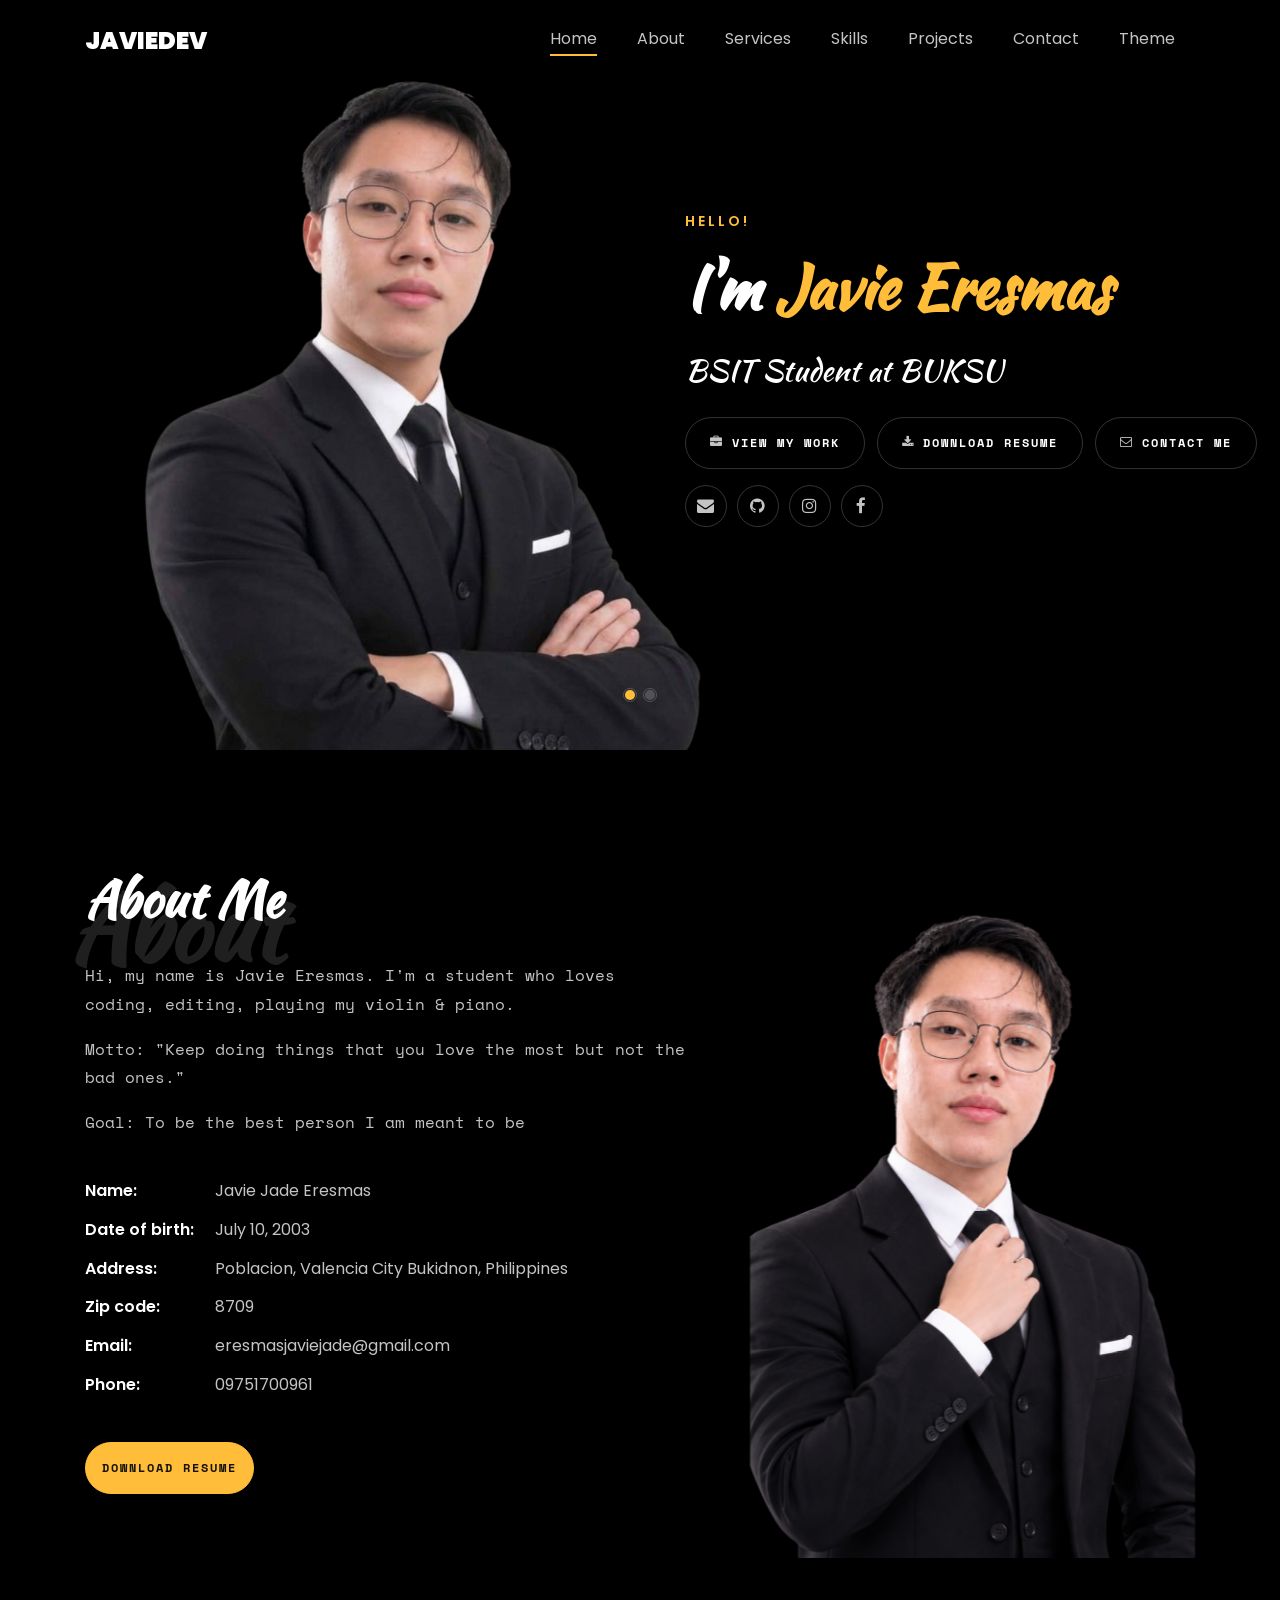
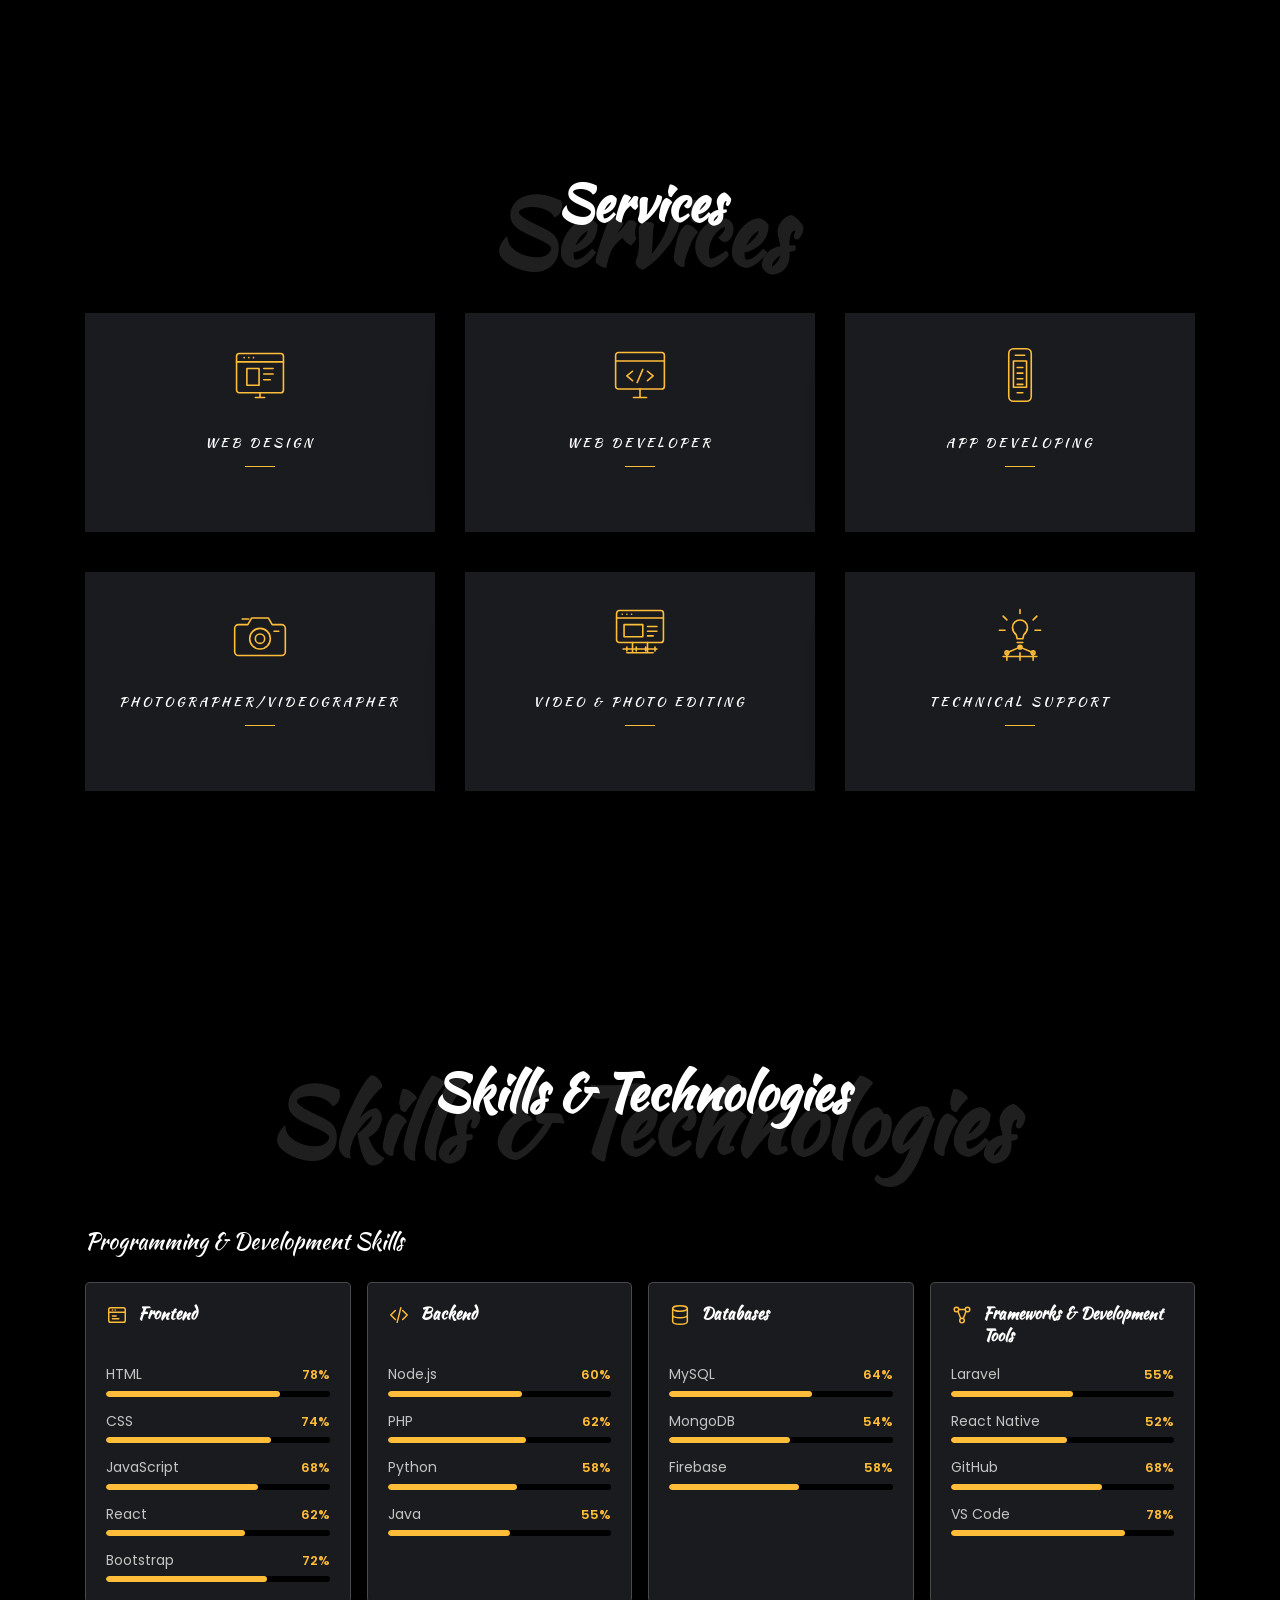
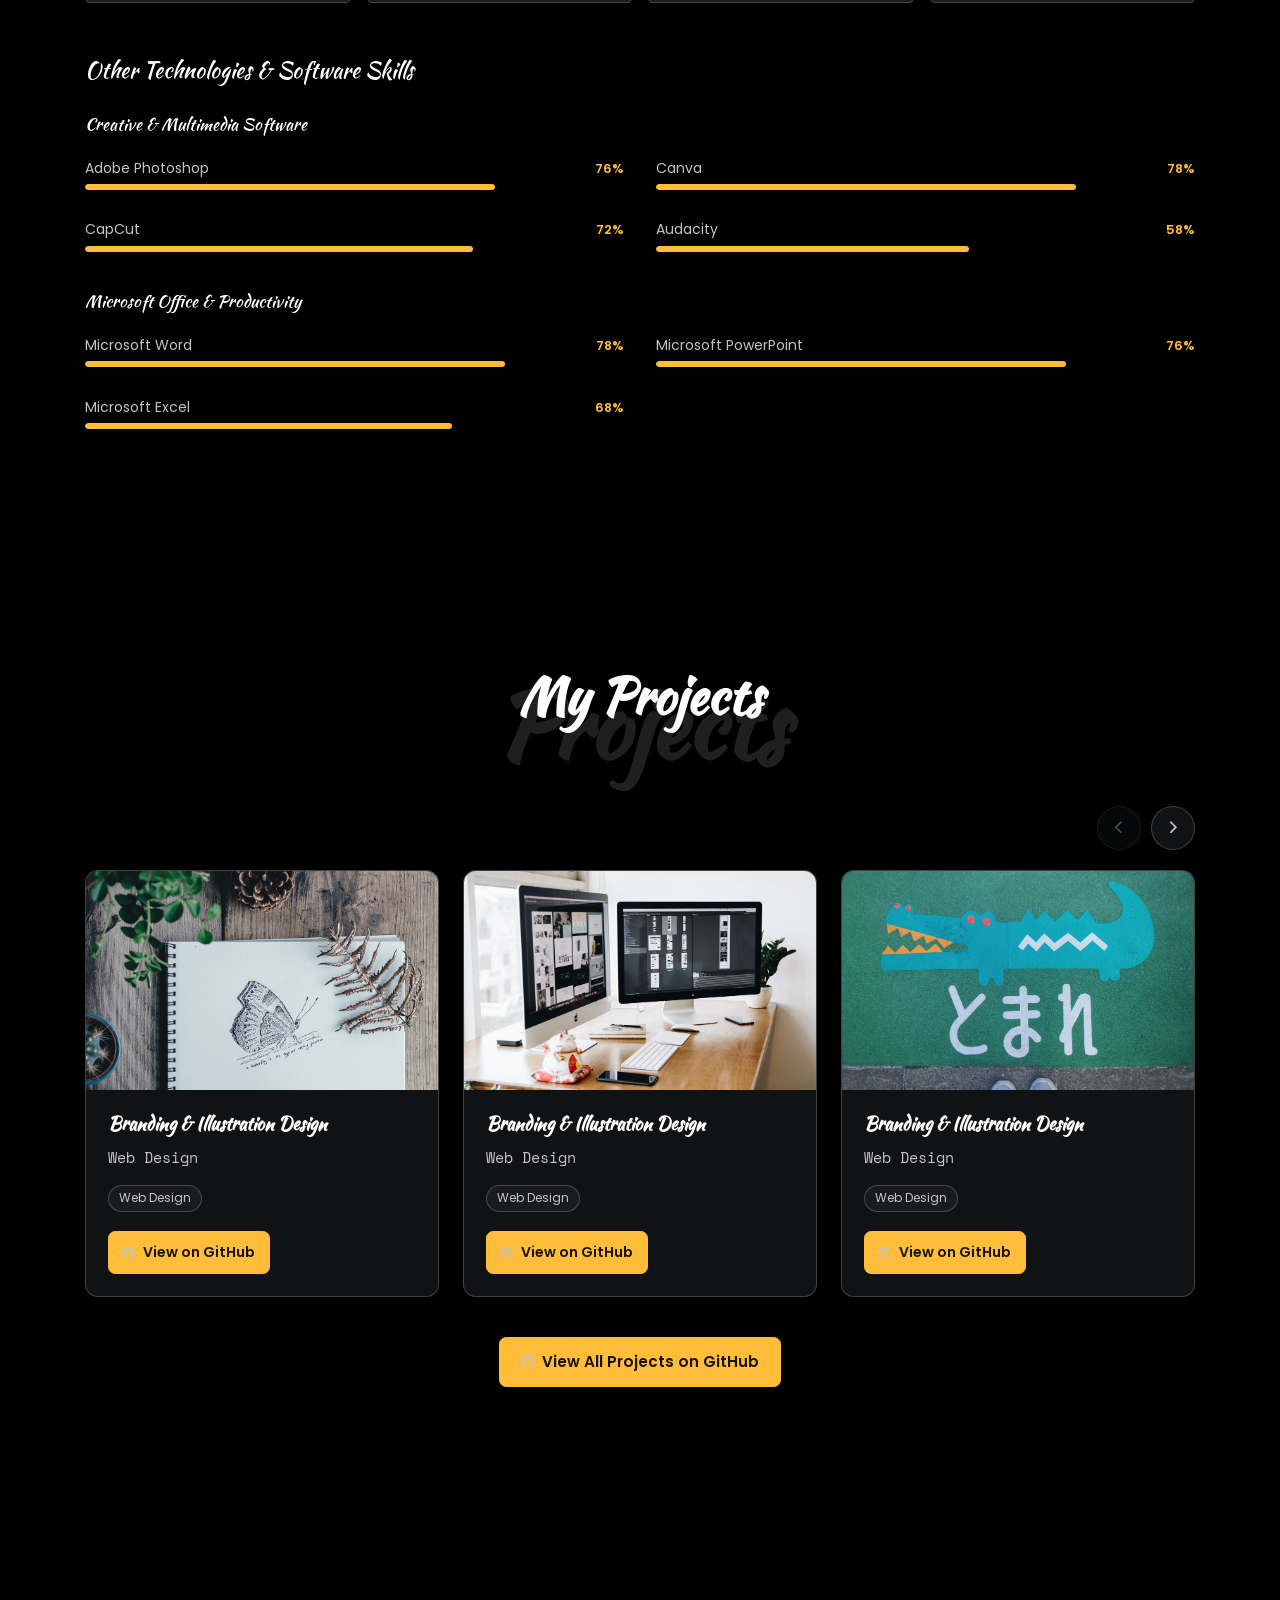
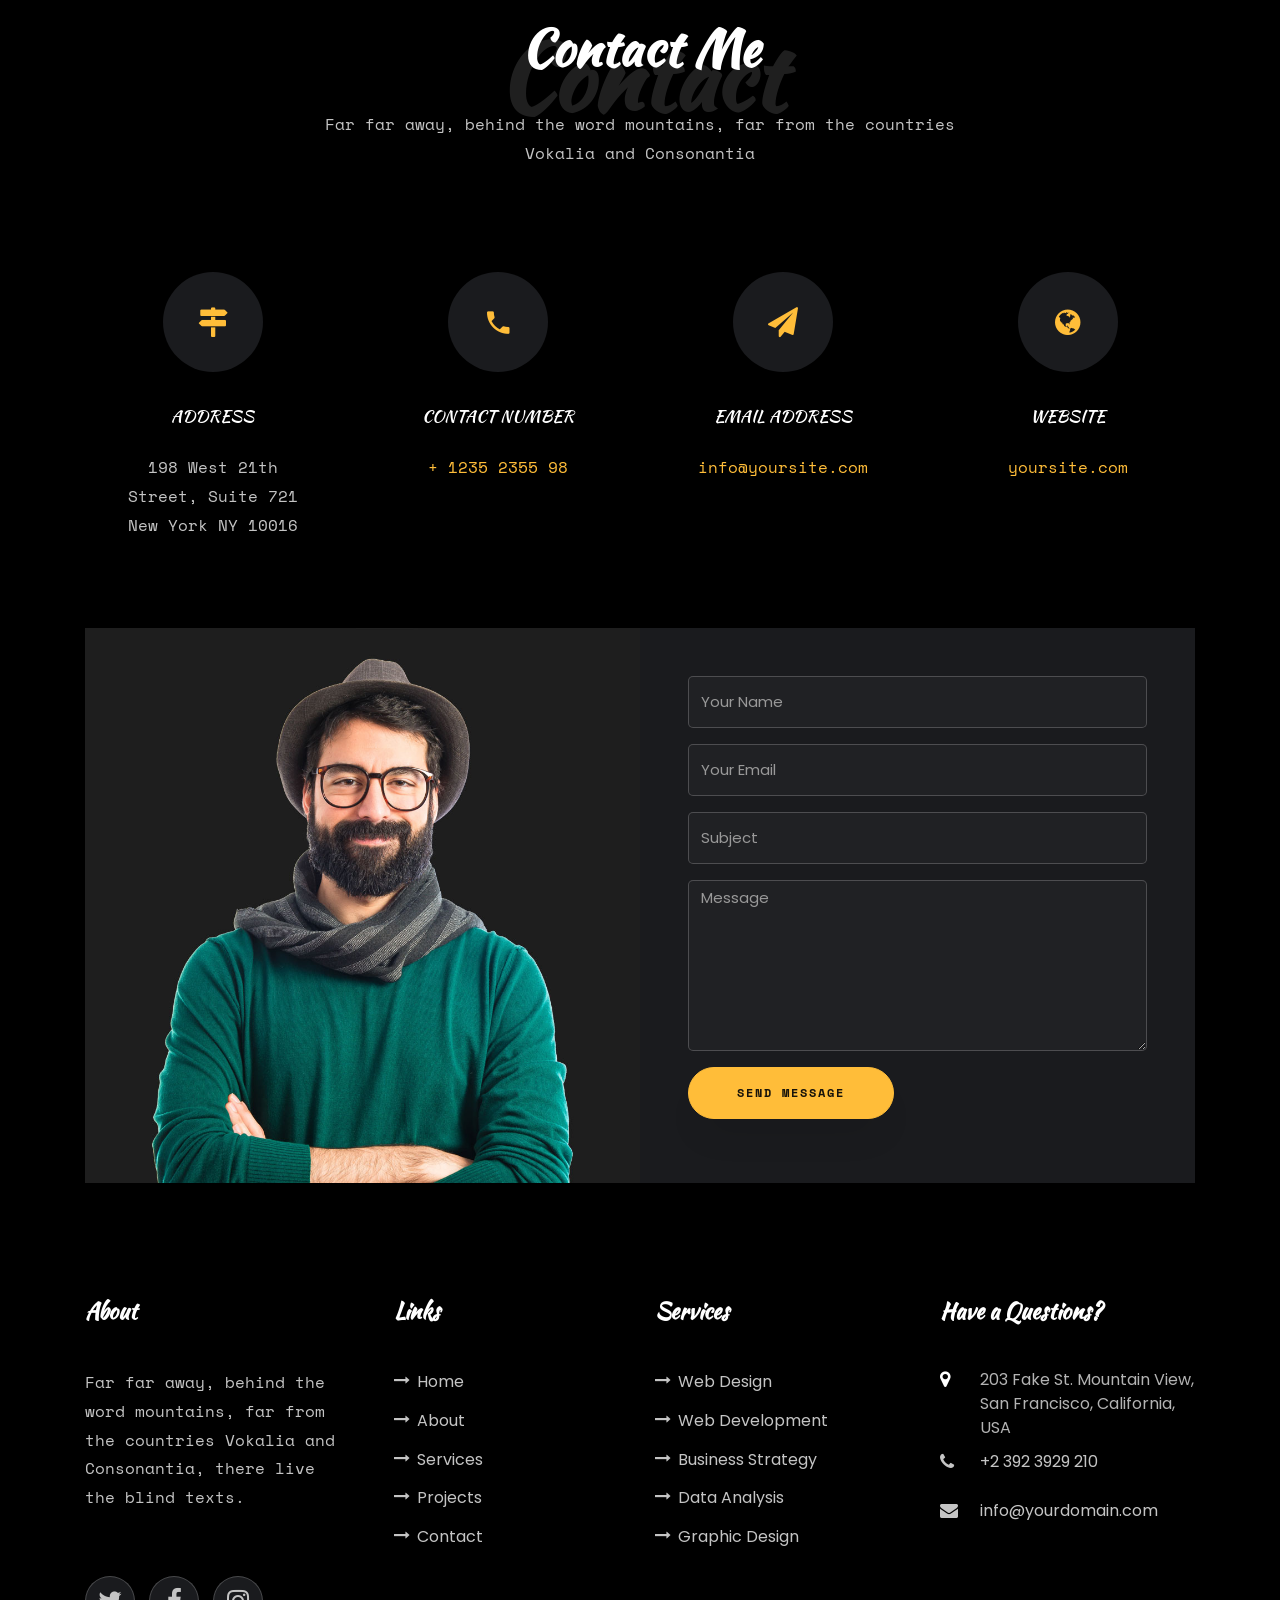
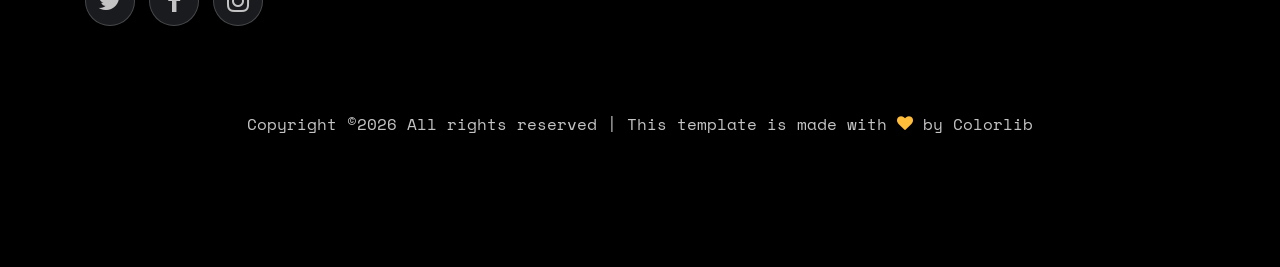
==== commit 20b9529d: "i-update-myProjects-category" ====
--- a/index.html
+++ b/index.html
@@ -269,8 +269,8 @@
 			<div class="container">
 				<div class="row justify-content-center pb-5">
           <div class="col-md-12 heading-section text-center ftco-animate">
-          	<h1 class="big big-2">Skills</h1>
-            <h2 class="mb-4">My Skills</h2>
+          	<h1 class="big big-2">Skills & Technologies</h1>
+            <h2 class="mb-4">Skills & Technologies</h2>
           </div>
         </div>
 				<div class="skills-group">
@@ -320,7 +320,6 @@
 							<div class="skill-list">
 								<div class="skill-item"><div class="skill-item__meta"><span>Laravel</span><span class="skill-percentage"></span></div><div class="skill-meter" data-skill-level="55" role="progressbar" aria-label="Laravel proficiency" aria-valuemin="0" aria-valuemax="100"><span class="skill-meter__fill"></span></div></div>
 								<div class="skill-item"><div class="skill-item__meta"><span>React Native</span><span class="skill-percentage"></span></div><div class="skill-meter" data-skill-level="52" role="progressbar" aria-label="React Native proficiency" aria-valuemin="0" aria-valuemax="100"><span class="skill-meter__fill"></span></div></div>
-								<div class="skill-item"><div class="skill-item__meta"><span>Git</span><span class="skill-percentage"></span></div><div class="skill-meter" data-skill-level="68" role="progressbar" aria-label="Git proficiency" aria-valuemin="0" aria-valuemax="100"><span class="skill-meter__fill"></span></div></div>
 								<div class="skill-item"><div class="skill-item__meta"><span>GitHub</span><span class="skill-percentage"></span></div><div class="skill-meter" data-skill-level="68" role="progressbar" aria-label="GitHub proficiency" aria-valuemin="0" aria-valuemax="100"><span class="skill-meter__fill"></span></div></div>
 								<div class="skill-item"><div class="skill-item__meta"><span>VS Code</span><span class="skill-percentage"></span></div><div class="skill-meter" data-skill-level="78" role="progressbar" aria-label="VS Code proficiency" aria-valuemin="0" aria-valuemax="100"><span class="skill-meter__fill"></span></div></div>
 							</div>
@@ -356,70 +355,106 @@
     		<div class="row justify-content-center pb-5">
           <div class="col-md-12 heading-section text-center ftco-animate">
           	<h1 class="big big-2">Projects</h1>
-            <h2 class="mb-4">Our Projects</h2>
-            <p>Far far away, behind the word mountains, far from the countries Vokalia and Consonantia</p>
-          </div>
-        </div>
-    		<div class="row">
-    			<div class="col-md-4">
-    				<div class="project img ftco-animate d-flex justify-content-center align-items-center" style="background-image: url(images/project-4.jpg);">
-    					<div class="overlay"></div>
-	    				<div class="text text-center p-4">
-	    					<h3><a href="#">Branding &amp; Illustration Design</a></h3>
-	    					<span>Web Design</span>
-	    				</div>
-    				</div>
-  				</div>
-  				<div class="col-md-8">
-    				<div class="project img ftco-animate d-flex justify-content-center align-items-center" style="background-image: url(images/project-5.jpg);">
-    					<div class="overlay"></div>
-	    				<div class="text text-center p-4">
-	    					<h3><a href="#">Branding &amp; Illustration Design</a></h3>
-	    					<span>Web Design</span>
-	    				</div>
-    				</div>
-  				</div>
-
-    			<div class="col-md-8">
-    				<div class="project img ftco-animate d-flex justify-content-center align-items-center" style="background-image: url(images/project-1.jpg);">
-    					<div class="overlay"></div>
-	    				<div class="text text-center p-4">
-	    					<h3><a href="#">Branding &amp; Illustration Design</a></h3>
-	    					<span>Web Design</span>
-	    				</div>
-    				</div>
-
-    				<div class="project img ftco-animate d-flex justify-content-center align-items-center" style="background-image: url(images/project-6.jpg);">
-    					<div class="overlay"></div>
-	    				<div class="text text-center p-4">
-	    					<h3><a href="#">Branding &amp; Illustration Design</a></h3>
-	    					<span>Web Design</span>
-	    				</div>
-    				</div>
-    			</div>
-    			<div class="col-md-4">
-    				<div class="row">
-    					<div class="col-md-12">
-		    				<div class="project img ftco-animate d-flex justify-content-center align-items-center" style="background-image: url(images/project-2.jpg);">
-		    					<div class="overlay"></div>
-			    				<div class="text text-center p-4">
-			    					<h3><a href="#">Branding &amp; Illustration Design</a></h3>
-			    					<span>Web Design</span>
-			    				</div>
-		    				</div>
-	    				</div>
-	    				<div class="col-md-12">
-		    				<div class="project img ftco-animate d-flex justify-content-center align-items-center" style="background-image: url(images/project-3.jpg);">
-		    					<div class="overlay"></div>
-			    				<div class="text text-center p-4">
-			    					<h3><a href="#">Branding &amp; Illustration Design</a></h3>
-			    					<span>Web Design</span>
-			    				</div>
-		    				</div>
-	    				</div>
-    				</div>
-    			</div>
-    		</div>
+            <h2 class="mb-4">My Projects</h2>
+          </div>
+        </div>
+        <div class="projects-carousel">
+          <div class="projects-carousel__controls" aria-label="Project carousel controls">
+            <button class="projects-carousel__arrow projects-carousel__previous" type="button" aria-label="Previous projects">
+              <span class="ion-ios-arrow-back" aria-hidden="true"></span>
+            </button>
+            <button class="projects-carousel__arrow projects-carousel__next" type="button" aria-label="Next projects">
+              <span class="ion-ios-arrow-forward" aria-hidden="true"></span>
+            </button>
+          </div>
+          <div class="projects-carousel__viewport" tabindex="0" role="region" aria-label="My projects" id="projects-carousel">
+            <div class="projects-carousel__track">
+              <article class="project-card">
+                <img class="project-card__image" src="images/project-4.jpg" alt="Branding and illustration design project preview" loading="lazy">
+                <div class="project-card__content">
+                  <h3 class="project-card__title">Branding &amp; Illustration Design</h3>
+                  <p class="project-card__description">Web Design</p>
+                  <div class="project-card__tags" aria-label="Project category">
+                    <span class="project-card__tag">Web Design</span>
+                  </div>
+                  <a class="project-card__github" href="https://github.com/javie-dev/my_portfolio" target="_blank" rel="noopener noreferrer">
+                    <span class="icon-github" aria-hidden="true"></span> View on GitHub
+                  </a>
+                </div>
+              </article>
+              <article class="project-card">
+                <img class="project-card__image" src="images/project-5.jpg" alt="Branding and illustration design project preview" loading="lazy">
+                <div class="project-card__content">
+                  <h3 class="project-card__title">Branding &amp; Illustration Design</h3>
+                  <p class="project-card__description">Web Design</p>
+                  <div class="project-card__tags" aria-label="Project category">
+                    <span class="project-card__tag">Web Design</span>
+                  </div>
+                  <a class="project-card__github" href="https://github.com/javie-dev/my_portfolio" target="_blank" rel="noopener noreferrer">
+                    <span class="icon-github" aria-hidden="true"></span> View on GitHub
+                  </a>
+                </div>
+              </article>
+              <article class="project-card">
+                <img class="project-card__image" src="images/project-1.jpg" alt="Branding and illustration design project preview" loading="lazy">
+                <div class="project-card__content">
+                  <h3 class="project-card__title">Branding &amp; Illustration Design</h3>
+                  <p class="project-card__description">Web Design</p>
+                  <div class="project-card__tags" aria-label="Project category">
+                    <span class="project-card__tag">Web Design</span>
+                  </div>
+                  <a class="project-card__github" href="https://github.com/javie-dev/my_portfolio" target="_blank" rel="noopener noreferrer">
+                    <span class="icon-github" aria-hidden="true"></span> View on GitHub
+                  </a>
+                </div>
+              </article>
+              <article class="project-card">
+                <img class="project-card__image" src="images/project-6.jpg" alt="Branding and illustration design project preview" loading="lazy">
+                <div class="project-card__content">
+                  <h3 class="project-card__title">Branding &amp; Illustration Design</h3>
+                  <p class="project-card__description">Web Design</p>
+                  <div class="project-card__tags" aria-label="Project category">
+                    <span class="project-card__tag">Web Design</span>
+                  </div>
+                  <a class="project-card__github" href="https://github.com/javie-dev/my_portfolio" target="_blank" rel="noopener noreferrer">
+                    <span class="icon-github" aria-hidden="true"></span> View on GitHub
+                  </a>
+                </div>
+              </article>
+              <article class="project-card">
+                <img class="project-card__image" src="images/project-2.jpg" alt="Branding and illustration design project preview" loading="lazy">
+                <div class="project-card__content">
+                  <h3 class="project-card__title">Branding &amp; Illustration Design</h3>
+                  <p class="project-card__description">Web Design</p>
+                  <div class="project-card__tags" aria-label="Project category">
+                    <span class="project-card__tag">Web Design</span>
+                  </div>
+                  <a class="project-card__github" href="https://github.com/javie-dev/my_portfolio" target="_blank" rel="noopener noreferrer">
+                    <span class="icon-github" aria-hidden="true"></span> View on GitHub
+                  </a>
+                </div>
+              </article>
+              <article class="project-card">
+                <img class="project-card__image" src="images/project-3.jpg" alt="Branding and illustration design project preview" loading="lazy">
+                <div class="project-card__content">
+                  <h3 class="project-card__title">Branding &amp; Illustration Design</h3>
+                  <p class="project-card__description">Web Design</p>
+                  <div class="project-card__tags" aria-label="Project category">
+                    <span class="project-card__tag">Web Design</span>
+                  </div>
+                  <a class="project-card__github" href="https://github.com/javie-dev/my_portfolio" target="_blank" rel="noopener noreferrer">
+                    <span class="icon-github" aria-hidden="true"></span> View on GitHub
+                  </a>
+                </div>
+              </article>
+            </div>
+          </div>
+          <div class="projects-carousel__all">
+            <a class="projects-carousel__all-link" href="https://github.com/javie-dev/my_portfolio" target="_blank" rel="noopener noreferrer">
+              <span class="icon-github" aria-hidden="true"></span> View All Projects on GitHub
+            </a>
+          </div>
+        </div>
     	</div>
     </section>
 
--- a/css/themes.css
+++ b/css/themes.css
@@ -914,3 +914,230 @@
     margin-top: 2.5rem;
   }
 }
+
+.ftco-project {
+  overflow-x: clip;
+}
+
+.projects-carousel {
+  width: 100%;
+  min-width: 0;
+}
+
+.projects-carousel__controls {
+  display: flex;
+  justify-content: flex-end;
+  gap: 0.65rem;
+  margin-bottom: 1rem;
+}
+
+.projects-carousel__arrow {
+  display: inline-flex;
+  width: 2.75rem;
+  height: 2.75rem;
+  align-items: center;
+  justify-content: center;
+  border: 1px solid var(--theme-border);
+  border-radius: 50%;
+  background: var(--theme-surface);
+  color: var(--theme-heading);
+  font-size: 1.15rem;
+  cursor: pointer;
+  transition: color 180ms ease, background-color 180ms ease, border-color 180ms ease, transform 180ms ease;
+}
+
+.projects-carousel__arrow:hover:not(:disabled),
+.projects-carousel__arrow:focus-visible {
+  transform: translateY(-2px);
+  border-color: var(--theme-accent);
+  background: var(--theme-accent);
+  color: var(--theme-on-accent);
+}
+
+.projects-carousel__arrow:focus-visible,
+.project-card__github:focus-visible,
+.projects-carousel__all-link:focus-visible,
+.projects-carousel__viewport:focus-visible {
+  outline: 2px solid var(--theme-accent);
+  outline-offset: 3px;
+}
+
+.projects-carousel__arrow:disabled {
+  opacity: 0.4;
+  cursor: not-allowed;
+}
+
+.projects-carousel__viewport {
+  width: 100%;
+  overflow-x: auto;
+  overflow-y: hidden;
+  overscroll-behavior-x: contain;
+  scroll-behavior: smooth;
+  scroll-snap-type: x mandatory;
+  scrollbar-color: var(--theme-accent) var(--theme-panel);
+  scrollbar-width: thin;
+  -webkit-overflow-scrolling: touch;
+  touch-action: pan-x pan-y;
+  cursor: grab;
+}
+
+.projects-carousel__viewport.is-dragging {
+  cursor: grabbing;
+  scroll-snap-type: none;
+  scroll-behavior: auto;
+  user-select: none;
+}
+
+.projects-carousel__track {
+  display: flex;
+  flex-flow: row nowrap;
+  align-items: stretch;
+  gap: 1.5rem;
+  padding: 0.25rem 0 1rem;
+}
+
+.project-card {
+  display: flex;
+  flex: 0 0 calc((100% - 3rem) / 3);
+  flex-direction: column;
+  min-width: 0;
+  overflow: hidden;
+  scroll-snap-align: start;
+  border: 1px solid var(--theme-border);
+  border-radius: 0.8rem;
+  background: var(--theme-surface);
+  box-shadow: 0 0.5rem 1.5rem rgba(0, 0, 0, 0.08);
+  transition: transform 220ms ease, box-shadow 220ms ease, border-color 220ms ease, background-color 240ms ease;
+}
+
+.project-card:hover {
+  transform: translateY(-5px);
+  border-color: rgba(var(--theme-accent-rgb), 0.55);
+  box-shadow: 0 1rem 2rem rgba(0, 0, 0, 0.16);
+}
+
+.project-card__image {
+  display: block;
+  width: 100%;
+  aspect-ratio: 16 / 10;
+  object-fit: cover;
+  background: var(--theme-panel);
+}
+
+.project-card__content {
+  display: flex;
+  flex: 1;
+  flex-direction: column;
+  align-items: flex-start;
+  padding: 1.35rem;
+}
+
+.project-card__title {
+  margin: 0 0 0.55rem;
+  color: var(--theme-heading);
+  font-size: 1.1rem;
+  font-weight: 600;
+  line-height: 1.4;
+}
+
+.project-card__description {
+  min-height: 1.6rem;
+  margin: 0 0 0.9rem;
+  color: var(--theme-text);
+  font-size: 0.92rem;
+  line-height: 1.6;
+}
+
+.project-card__tags {
+  display: flex;
+  flex-wrap: wrap;
+  gap: 0.45rem;
+  margin-bottom: 1.2rem;
+}
+
+.project-card__tag {
+  display: inline-flex;
+  padding: 0.25rem 0.65rem;
+  border: 1px solid var(--theme-border);
+  border-radius: 999px;
+  background: var(--theme-panel);
+  color: var(--theme-text);
+  font-size: 0.75rem;
+  line-height: 1.4;
+}
+
+.project-card__github,
+.projects-carousel__all-link {
+  display: inline-flex;
+  align-items: center;
+  justify-content: center;
+  gap: 0.55rem;
+  border: 1px solid var(--theme-accent);
+  border-radius: 0.45rem;
+  background: var(--theme-accent);
+  color: var(--theme-on-accent) !important;
+  font-size: 0.88rem;
+  font-weight: 600;
+  line-height: 1.4;
+  text-align: center;
+  text-decoration: none !important;
+  transition: color 180ms ease, background-color 180ms ease, border-color 180ms ease, transform 180ms ease, box-shadow 180ms ease;
+}
+
+.project-card__github {
+  margin-top: auto;
+  padding: 0.65rem 0.85rem;
+}
+
+.projects-carousel__all {
+  display: flex;
+  justify-content: center;
+  padding-top: 1.5rem;
+}
+
+.projects-carousel__all-link {
+  padding: 0.85rem 1.3rem;
+  font-size: 0.95rem;
+}
+
+.project-card__github:hover,
+.projects-carousel__all-link:hover {
+  transform: translateY(-2px);
+  border-color: var(--theme-link);
+  background: var(--theme-link);
+  box-shadow: 0 0.5rem 1rem rgba(0, 0, 0, 0.14);
+  color: var(--theme-on-accent) !important;
+}
+
+@media (max-width: 991.98px) {
+  .project-card {
+    flex-basis: calc((100% - 1.5rem) / 2);
+  }
+}
+
+@media (max-width: 575.98px) {
+  .projects-carousel__controls {
+    margin-bottom: 0.65rem;
+  }
+
+  .project-card {
+    flex-basis: 88%;
+  }
+
+  .project-card__content {
+    padding: 1.15rem;
+  }
+}
+
+@media (prefers-reduced-motion: reduce) {
+  .projects-carousel__viewport {
+    scroll-behavior: auto;
+  }
+
+  .projects-carousel__arrow,
+  .project-card,
+  .project-card__github,
+  .projects-carousel__all-link {
+    transition-duration: 0.01ms;
+  }
+}
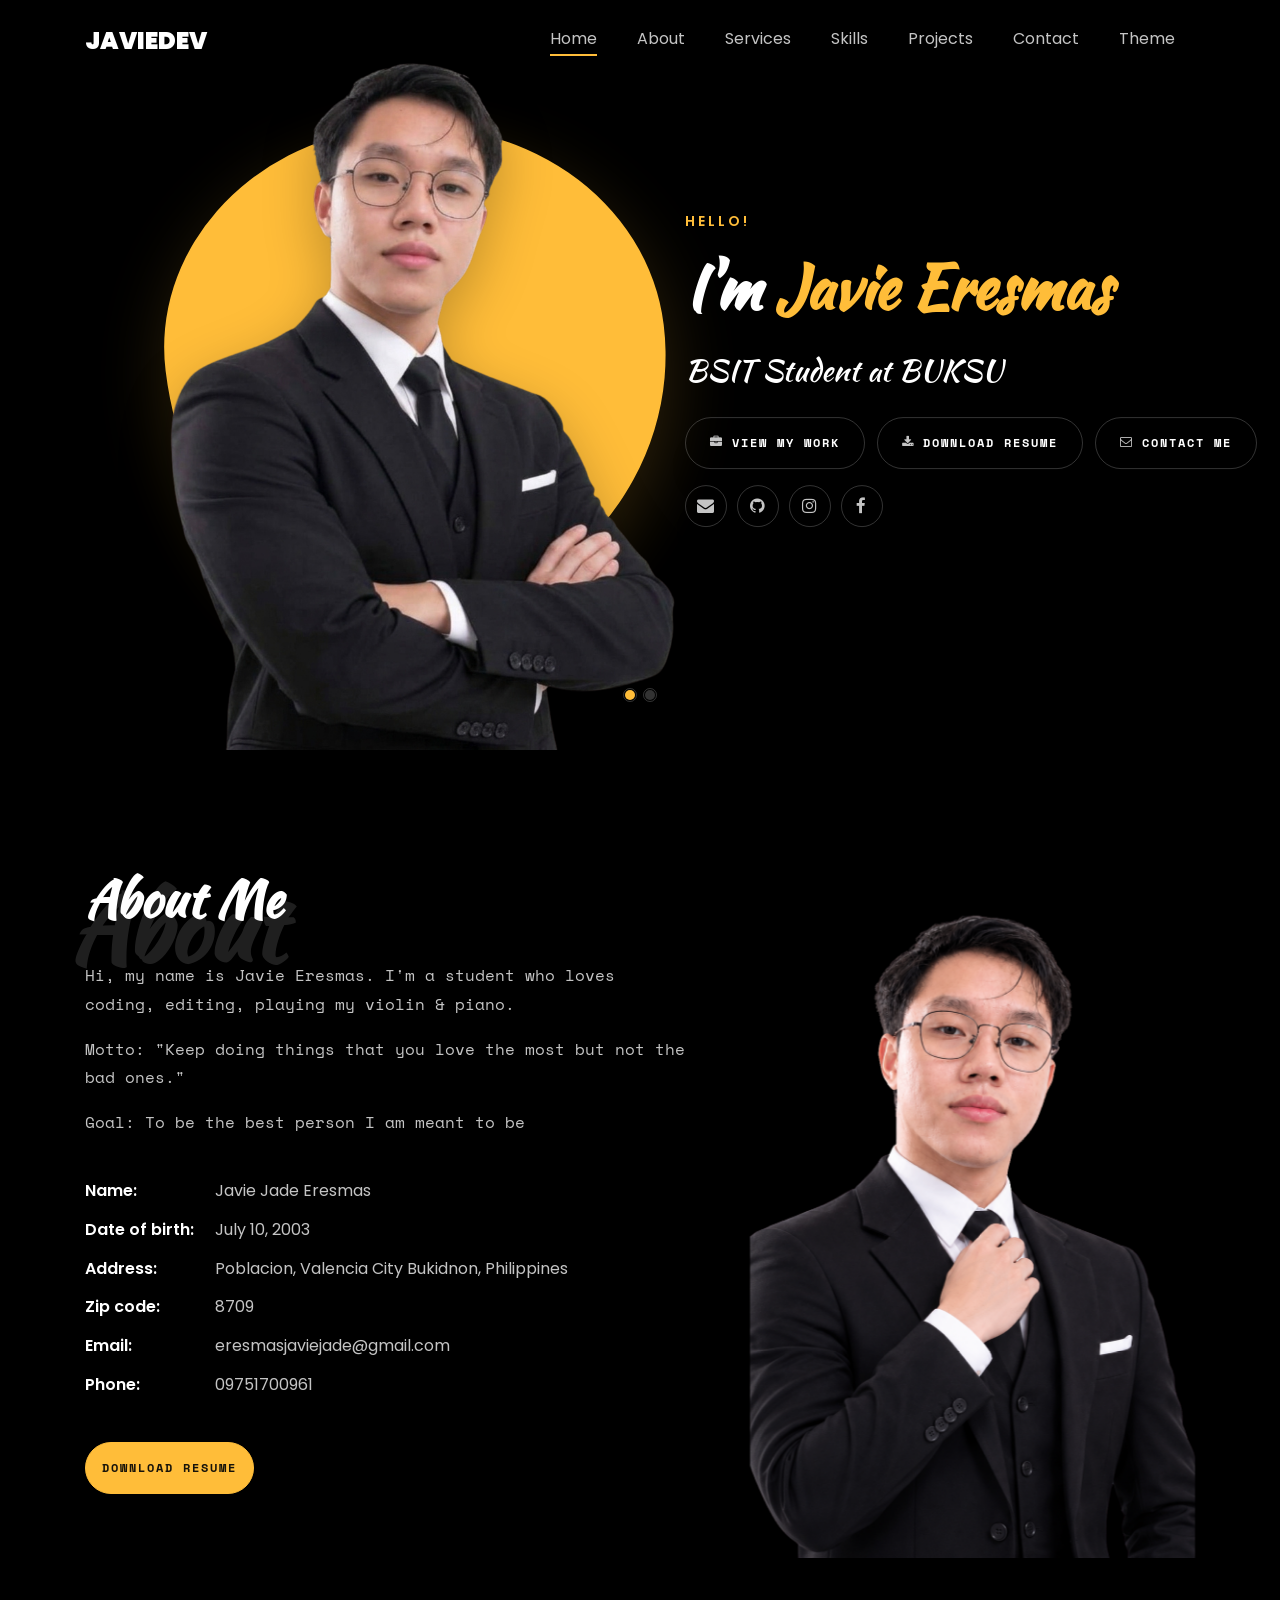
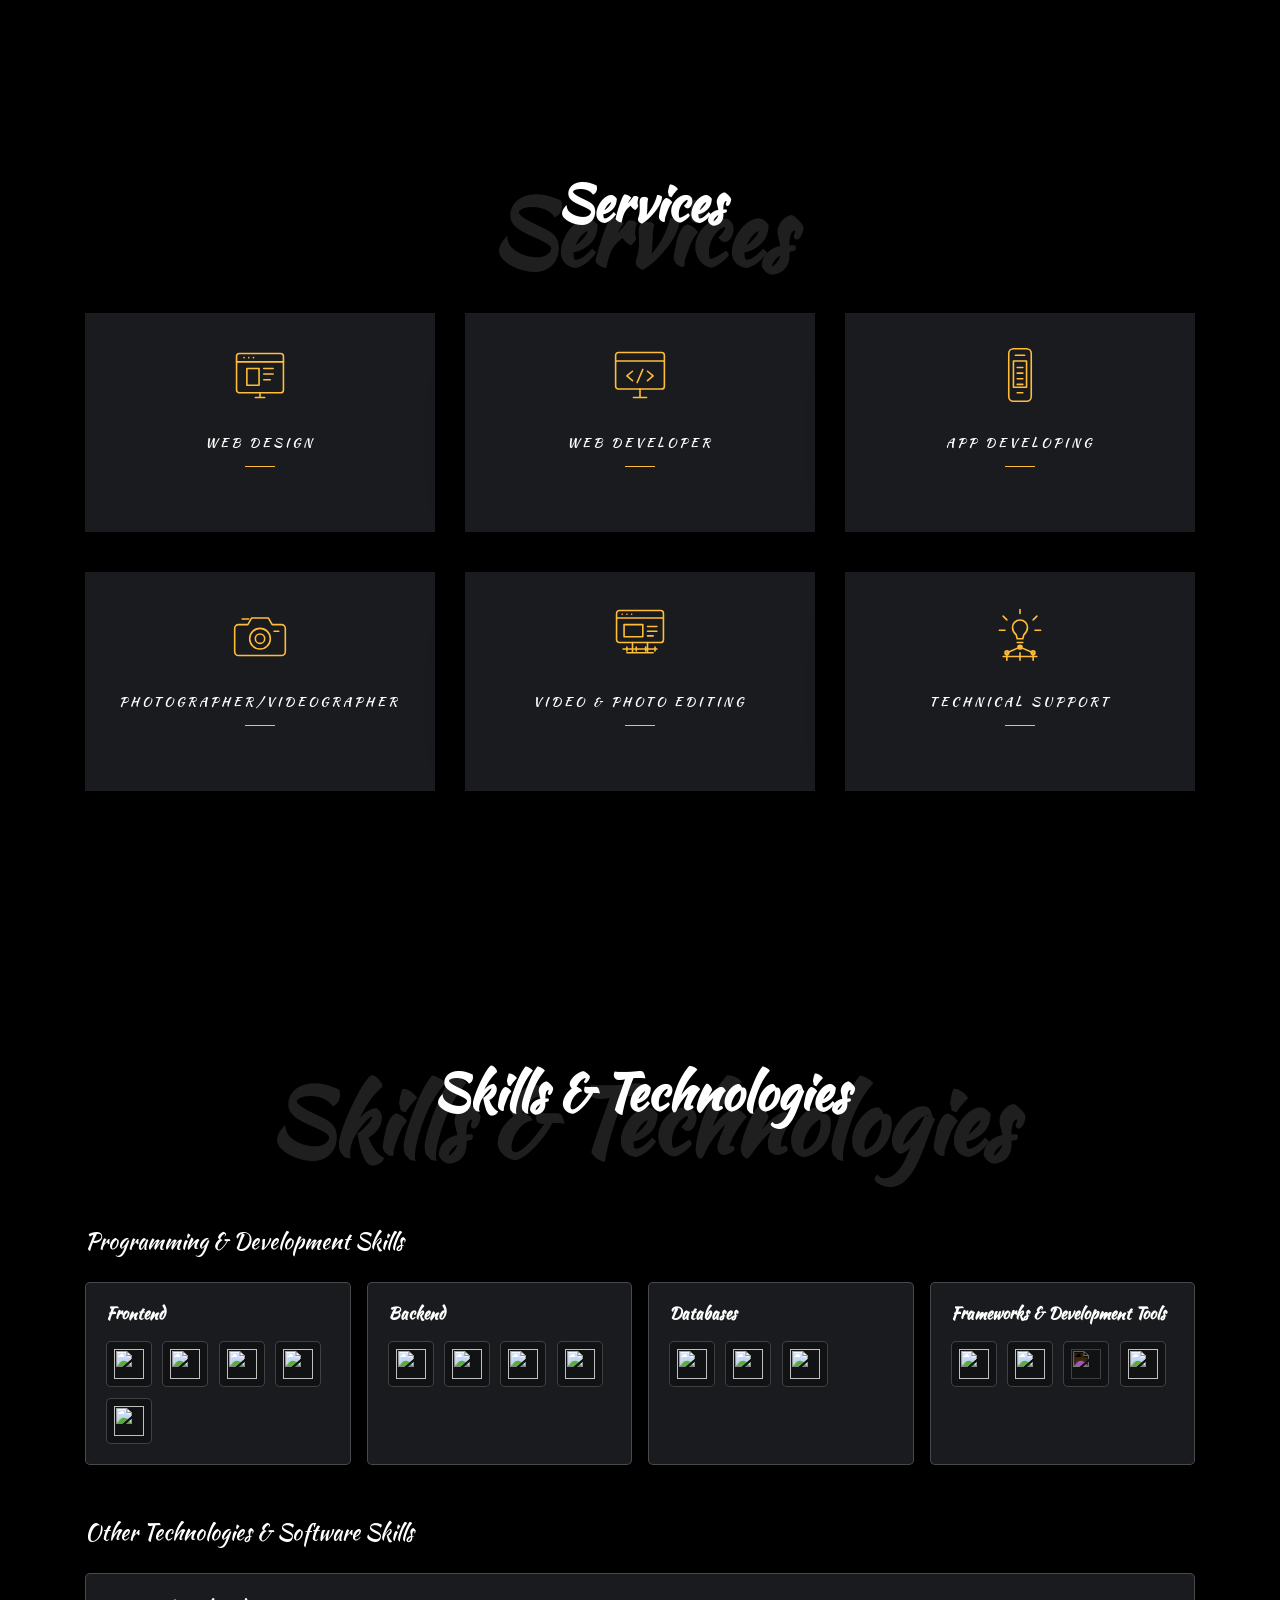
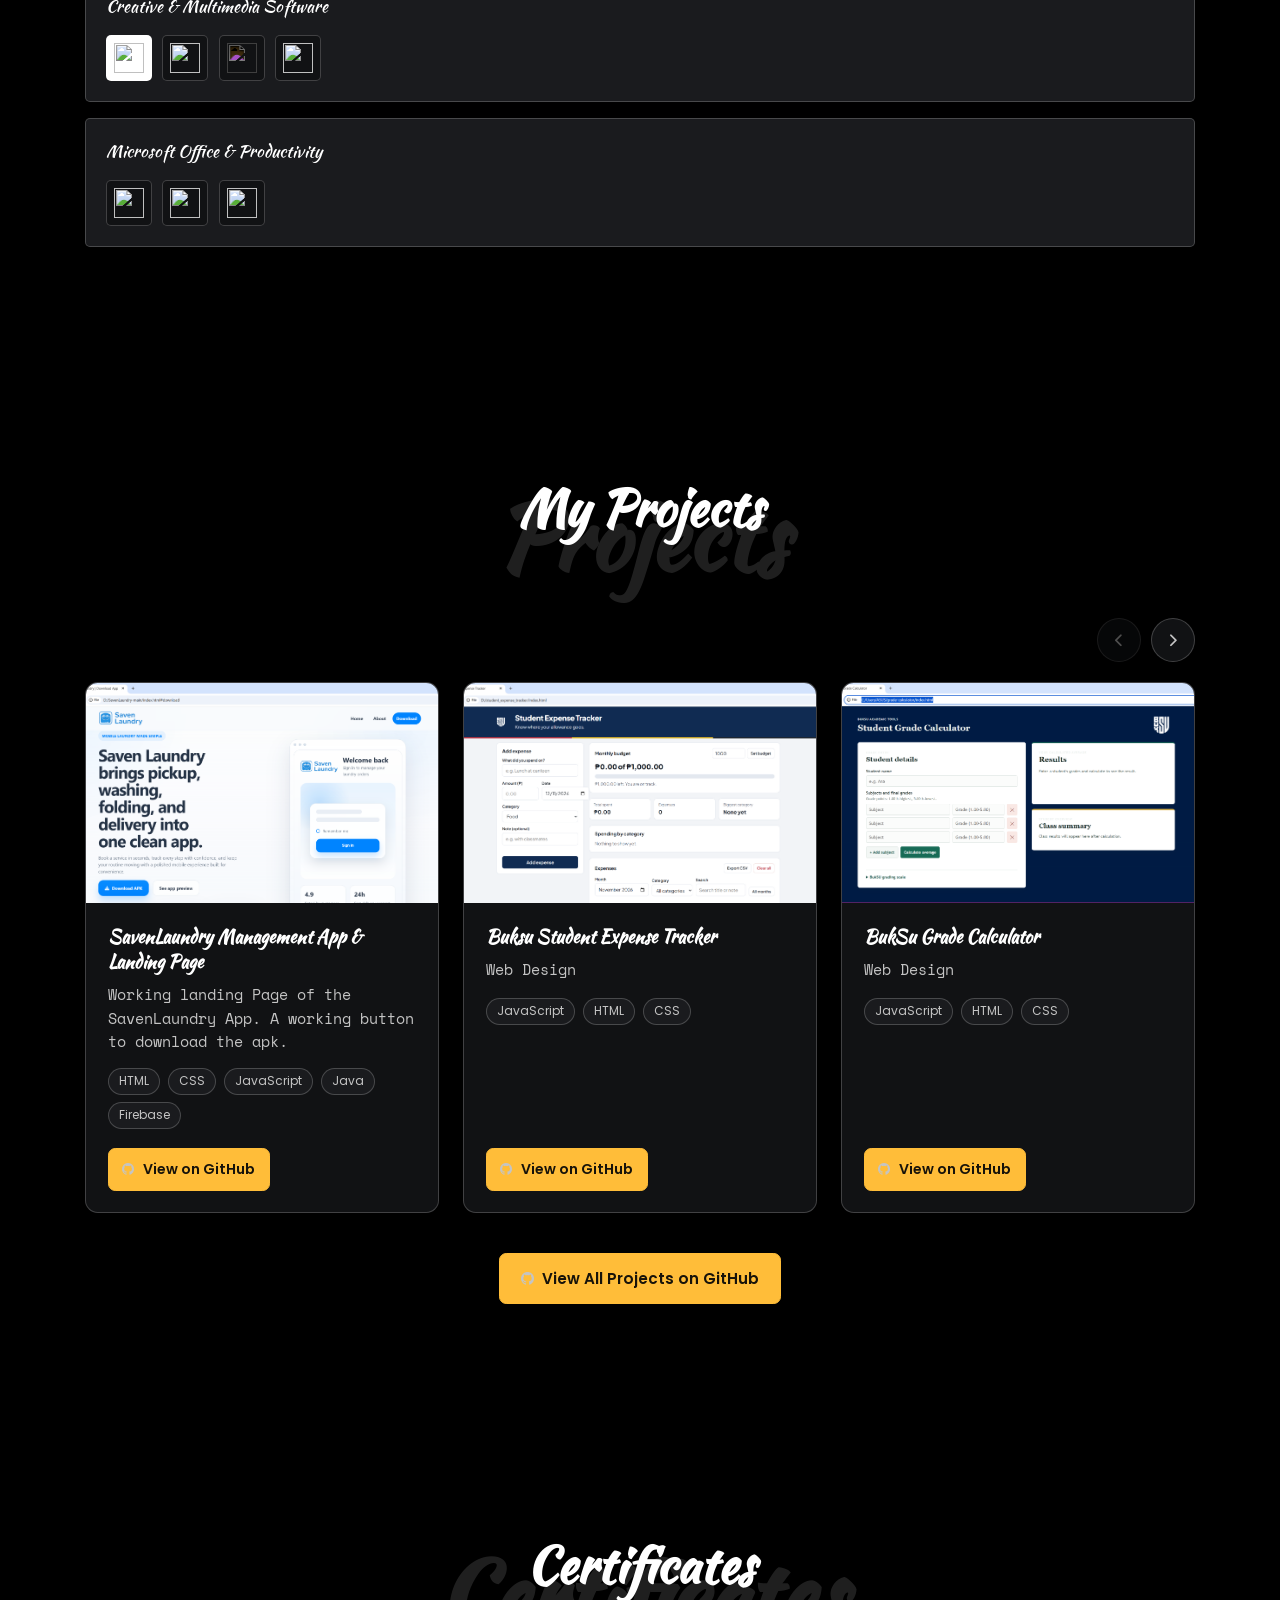
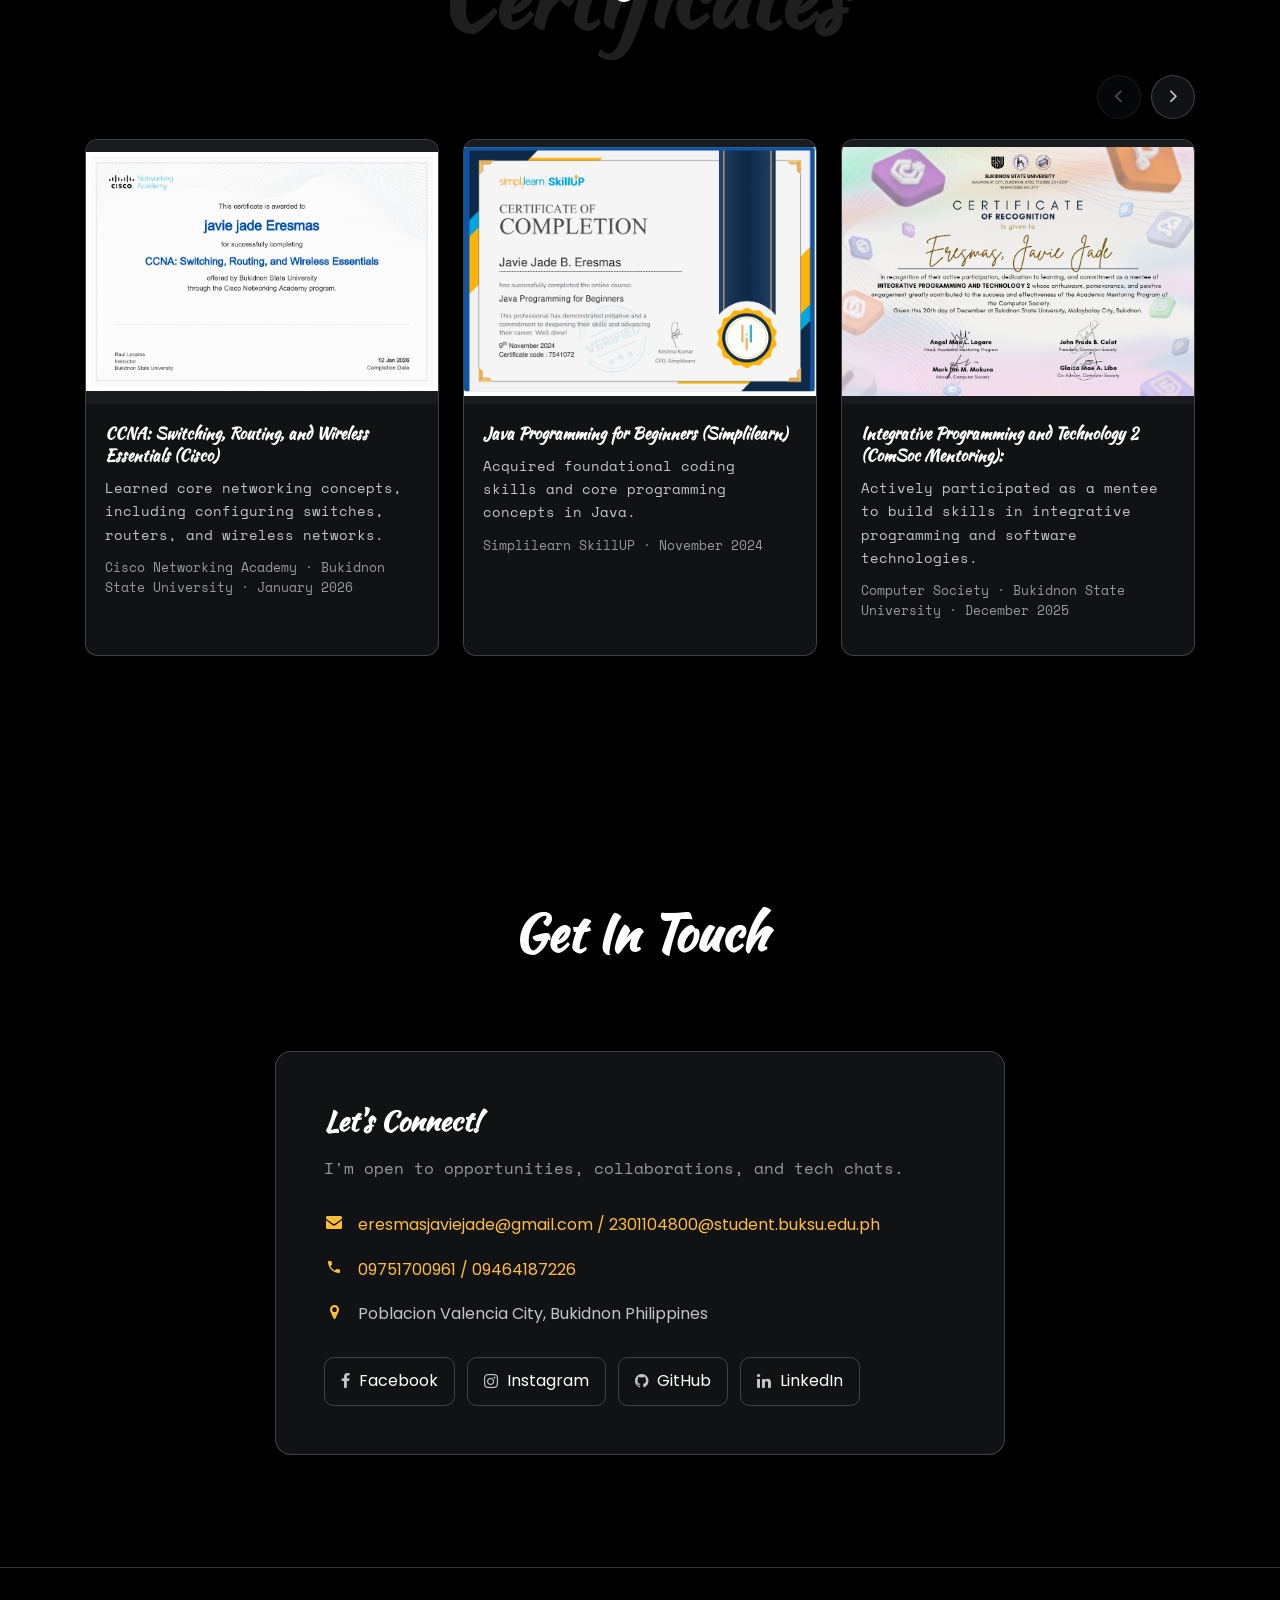
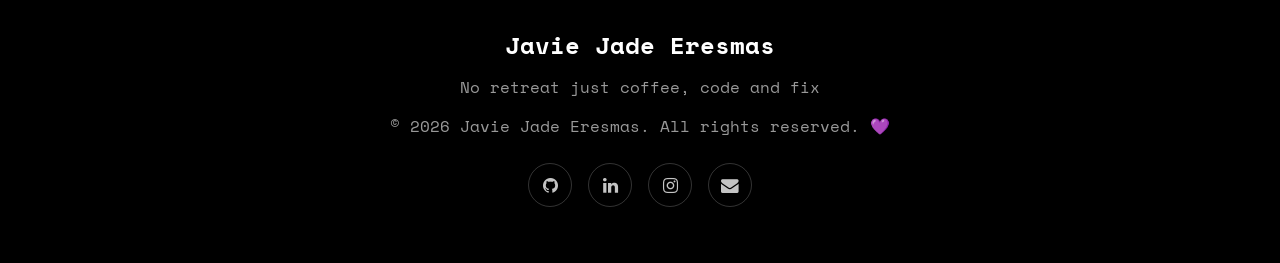
==== commit f9a81073: "refining-parts-in-s&k-myprojects-certificates" ====
--- a/index.html
+++ b/index.html
@@ -12,7 +12,8 @@
       })();
     </script>
     
-    <link href="https://fonts.googleapis.com/css?family=Poppins:100,200,300,400,500,600,700,800,900" rel="stylesheet">
+    <link href="https://fonts.googleapis.com/css?family=Poppins:100,200,300,400,500,600,700,8+
+	00,900" rel="stylesheet">
     <link href="https://fonts.googleapis.com/css?family=Kaushan+Script" rel="stylesheet">
     <link href="https://fonts.googleapis.com/css?family=Space+Mono:400,700" rel="stylesheet">
 
@@ -73,8 +74,10 @@
 	      	<div class="overlay"></div>
 	        <div class="container">
 	          <div class="row d-md-flex no-gutters slider-text align-items-end justify-content-start" data-scrollax-parent="true">
-	          	<div class="one-third js-fullheight img" style="background-image:url(images/posing2.png);">
-	          		<div class="overlay"></div>
+                <div class="one-third js-fullheight img hero-profile">
+                  <div class="hero-profile__shape" aria-hidden="true"></div>
+                  <img class="hero-profile__portrait" src="images/posing2.png" alt="Portrait of Javie Jade Eresmas">
+                  </a>
 	          	</div>
 		          <div class="one-forth d-flex align-items-center ftco-animate" data-scrollax=" properties: { translateY: '70%' }">
 		          	<div class="text">
@@ -87,10 +90,10 @@
 			            	<a href="#contact-section" class="btn btn-white btn-outline-white py-3 px-4"><span class="icon-envelope-o mr-2" aria-hidden="true"></span>Contact Me</a>
 			            </p>
 			            <p class="hero-social-links">
-			            	<a href="mailto:YOUR_EMAIL_ADDRESS" class="btn btn-white btn-outline-white hero-social-link" aria-label="Email" title="Email"><span class="icon-envelope" aria-hidden="true"></span></a>
-			            	<a href="https://github.com/YOUR_GITHUB_USERNAME" class="btn btn-white btn-outline-white hero-social-link" aria-label="GitHub" title="GitHub" target="_blank" rel="noopener noreferrer"><span class="icon-github" aria-hidden="true"></span></a>
-			            	<a href="https://www.instagram.com/YOUR_INSTAGRAM_USERNAME" class="btn btn-white btn-outline-white hero-social-link" aria-label="Instagram" title="Instagram" target="_blank" rel="noopener noreferrer"><span class="icon-instagram" aria-hidden="true"></span></a>
-			            	<a href="https://www.facebook.com/YOUR_FACEBOOK_PROFILE" class="btn btn-white btn-outline-white hero-social-link" aria-label="Facebook" title="Facebook" target="_blank" rel="noopener noreferrer"><span class="icon-facebook" aria-hidden="true"></span></a>
+			            	<a href="mailto:eresmasjaviejade@gmail.com" class="btn btn-white btn-outline-white hero-social-link" aria-label="Email" title="Email"><span class="icon-envelope" aria-hidden="true"></span></a>
+			            	<a href="https://github.com/javie-dev" class="btn btn-white btn-outline-white hero-social-link" aria-label="GitHub" title="GitHub" target="_blank" rel="noopener noreferrer"><span class="icon-github" aria-hidden="true"></span></a>
+			            	<a href="https://www.instagram.com/jayvieeeeeee/" class="btn btn-white btn-outline-white hero-social-link" aria-label="Instagram" title="Instagram" target="_blank" rel="noopener noreferrer"><span class="icon-instagram" aria-hidden="true"></span></a>
+			            	<a href="https://web.facebook.com/javie.eresmas.35" class="btn btn-white btn-outline-white hero-social-link" aria-label="Facebook" title="Facebook" target="_blank" rel="noopener noreferrer"><span class="icon-facebook" aria-hidden="true"></span></a>
 			            </p>
 		            </div>
 		          </div>
@@ -102,8 +105,10 @@
 	      	<div class="overlay"></div>
 	        <div class="container">
 	          <div class="row d-flex no-gutters slider-text align-items-end justify-content-start" data-scrollax-parent="true">
-	          	<div class="one-third js-fullheight img" style="background-image:url(images/posing2.png);">
-	          		<div class="overlay"></div>
+                <div class="one-third js-fullheight img hero-profile">
+                  <div class="hero-profile__shape" aria-hidden="true"></div>
+                  <img class="hero-profile__portrait" src="images/holding_eyeglasses.png" alt="Portrait of Javie Jade Eresmas">
+                  </a>
 	          	</div>
 		          <div class="one-forth d-flex align-items-center ftco-animate" data-scrollax=" properties: { translateY: '70%' }">
 		          	<div class="text">
@@ -264,7 +269,6 @@
     	</div>
     </section>
 
-		
 		<section class="ftco-section" id="skills-section">
 			<div class="container">
 				<div class="row justify-content-center pb-5">
@@ -278,50 +282,46 @@
 					<div class="programming-skill-grid">
 						<article class="skill-card">
 							<h4 class="skill-card__title">
-								<svg class="skill-card__icon" viewBox="0 0 24 24" aria-hidden="true"><rect x="3" y="4" width="18" height="16" rx="2"></rect><path d="M3 9h18M7 6.5h.1M10 6.5h.1M7 13h4M7 16h7"></path></svg>
 								Frontend
 							</h4>
-							<div class="skill-list">
-								<div class="skill-item"><div class="skill-item__meta"><span>HTML</span><span class="skill-percentage"></span></div><div class="skill-meter" data-skill-level="78" role="progressbar" aria-label="HTML proficiency" aria-valuemin="0" aria-valuemax="100"><span class="skill-meter__fill"></span></div></div>
-								<div class="skill-item"><div class="skill-item__meta"><span>CSS</span><span class="skill-percentage"></span></div><div class="skill-meter" data-skill-level="74" role="progressbar" aria-label="CSS proficiency" aria-valuemin="0" aria-valuemax="100"><span class="skill-meter__fill"></span></div></div>
-								<div class="skill-item"><div class="skill-item__meta"><span>JavaScript</span><span class="skill-percentage"></span></div><div class="skill-meter" data-skill-level="68" role="progressbar" aria-label="JavaScript proficiency" aria-valuemin="0" aria-valuemax="100"><span class="skill-meter__fill"></span></div></div>
-								<div class="skill-item"><div class="skill-item__meta"><span>React</span><span class="skill-percentage"></span></div><div class="skill-meter" data-skill-level="62" role="progressbar" aria-label="React proficiency" aria-valuemin="0" aria-valuemax="100"><span class="skill-meter__fill"></span></div></div>
-								<div class="skill-item"><div class="skill-item__meta"><span>Bootstrap</span><span class="skill-percentage"></span></div><div class="skill-meter" data-skill-level="72" role="progressbar" aria-label="Bootstrap proficiency" aria-valuemin="0" aria-valuemax="100"><span class="skill-meter__fill"></span></div></div>
+							<div class="skill-logo-list">
+								<span class="skill-logo" role="img" aria-label="HTML" title="HTML"><img src="https://cdn.jsdelivr.net/gh/devicons/devicon@v2.17.0/icons/html5/html5-original.svg" alt="" loading="lazy" decoding="async"></span>
+								<span class="skill-logo" role="img" aria-label="CSS" title="CSS"><img src="https://cdn.jsdelivr.net/gh/devicons/devicon@v2.17.0/icons/css3/css3-original.svg" alt="" loading="lazy" decoding="async"></span>
+								<span class="skill-logo" role="img" aria-label="JavaScript" title="JavaScript"><img src="https://cdn.jsdelivr.net/gh/devicons/devicon@v2.17.0/icons/javascript/javascript-original.svg" alt="" loading="lazy" decoding="async"></span>
+								<span class="skill-logo" role="img" aria-label="React" title="React"><img src="https://cdn.jsdelivr.net/gh/devicons/devicon@v2.17.0/icons/react/react-original.svg" alt="" loading="lazy" decoding="async"></span>
+								<span class="skill-logo" role="img" aria-label="Bootstrap" title="Bootstrap"><img src="https://cdn.jsdelivr.net/gh/devicons/devicon@v2.17.0/icons/bootstrap/bootstrap-original.svg" alt="" loading="lazy" decoding="async"></span>
 							</div>
 						</article>
 						<article class="skill-card">
 							<h4 class="skill-card__title">
-								<svg class="skill-card__icon" viewBox="0 0 24 24" aria-hidden="true"><path d="m8 7-5 5 5 5M16 7l5 5-5 5M14 4l-4 16"></path></svg>
 								Backend
 							</h4>
-							<div class="skill-list">
-								<div class="skill-item"><div class="skill-item__meta"><span>Node.js</span><span class="skill-percentage"></span></div><div class="skill-meter" data-skill-level="60" role="progressbar" aria-label="Node.js proficiency" aria-valuemin="0" aria-valuemax="100"><span class="skill-meter__fill"></span></div></div>
-								<div class="skill-item"><div class="skill-item__meta"><span>PHP</span><span class="skill-percentage"></span></div><div class="skill-meter" data-skill-level="62" role="progressbar" aria-label="PHP proficiency" aria-valuemin="0" aria-valuemax="100"><span class="skill-meter__fill"></span></div></div>
-								<div class="skill-item"><div class="skill-item__meta"><span>Python</span><span class="skill-percentage"></span></div><div class="skill-meter" data-skill-level="58" role="progressbar" aria-label="Python proficiency" aria-valuemin="0" aria-valuemax="100"><span class="skill-meter__fill"></span></div></div>
-								<div class="skill-item"><div class="skill-item__meta"><span>Java</span><span class="skill-percentage"></span></div><div class="skill-meter" data-skill-level="55" role="progressbar" aria-label="Java proficiency" aria-valuemin="0" aria-valuemax="100"><span class="skill-meter__fill"></span></div></div>
+							<div class="skill-logo-list">
+								<span class="skill-logo" role="img" aria-label="Node.js" title="Node.js"><img src="https://cdn.jsdelivr.net/gh/devicons/devicon@v2.17.0/icons/nodejs/nodejs-original.svg" alt="" loading="lazy" decoding="async"></span>
+								<span class="skill-logo" role="img" aria-label="PHP" title="PHP"><img src="https://cdn.jsdelivr.net/gh/devicons/devicon@v2.17.0/icons/php/php-original.svg" alt="" loading="lazy" decoding="async"></span>
+								<span class="skill-logo" role="img" aria-label="Python" title="Python"><img src="https://cdn.jsdelivr.net/gh/devicons/devicon@v2.17.0/icons/python/python-original.svg" alt="" loading="lazy" decoding="async"></span>
+								<span class="skill-logo" role="img" aria-label="Java" title="Java"><img src="https://cdn.jsdelivr.net/gh/devicons/devicon@v2.17.0/icons/java/java-original.svg" alt="" loading="lazy" decoding="async"></span>
 							</div>
 						</article>
 						<article class="skill-card">
 							<h4 class="skill-card__title">
-								<svg class="skill-card__icon" viewBox="0 0 24 24" aria-hidden="true"><ellipse cx="12" cy="5" rx="8" ry="3"></ellipse><path d="M4 5v14c0 1.7 3.6 3 8 3s8-1.3 8-3V5M4 12c0 1.7 3.6 3 8 3s8-1.3 8-3"></path></svg>
 								Databases
 							</h4>
-							<div class="skill-list">
-								<div class="skill-item"><div class="skill-item__meta"><span>MySQL</span><span class="skill-percentage"></span></div><div class="skill-meter" data-skill-level="64" role="progressbar" aria-label="MySQL proficiency" aria-valuemin="0" aria-valuemax="100"><span class="skill-meter__fill"></span></div></div>
-								<div class="skill-item"><div class="skill-item__meta"><span>MongoDB</span><span class="skill-percentage"></span></div><div class="skill-meter" data-skill-level="54" role="progressbar" aria-label="MongoDB proficiency" aria-valuemin="0" aria-valuemax="100"><span class="skill-meter__fill"></span></div></div>
-								<div class="skill-item"><div class="skill-item__meta"><span>Firebase</span><span class="skill-percentage"></span></div><div class="skill-meter" data-skill-level="58" role="progressbar" aria-label="Firebase proficiency" aria-valuemin="0" aria-valuemax="100"><span class="skill-meter__fill"></span></div></div>
+							<div class="skill-logo-list">
+								<span class="skill-logo" role="img" aria-label="MySQL" title="MySQL"><img src="https://cdn.jsdelivr.net/gh/devicons/devicon@v2.17.0/icons/mysql/mysql-original.svg" alt="" loading="lazy" decoding="async"></span>
+								<span class="skill-logo" role="img" aria-label="MongoDB" title="MongoDB"><img src="https://cdn.jsdelivr.net/gh/devicons/devicon@v2.17.0/icons/mongodb/mongodb-original.svg" alt="" loading="lazy" decoding="async"></span>
+								<span class="skill-logo" role="img" aria-label="Firebase" title="Firebase"><img src="https://cdn.jsdelivr.net/gh/devicons/devicon@v2.17.0/icons/firebase/firebase-plain.svg" alt="" loading="lazy" decoding="async"></span>
 							</div>
 						</article>
 						<article class="skill-card">
 							<h4 class="skill-card__title">
-								<svg class="skill-card__icon" viewBox="0 0 24 24" aria-hidden="true"><circle cx="6" cy="6" r="2.5"></circle><circle cx="18" cy="6" r="2.5"></circle><circle cx="12" cy="18" r="2.5"></circle><path d="M8.5 6h7M7.5 8l3 7.5M16.5 8l-3 7.5"></path></svg>
 								Frameworks &amp; Development Tools
 							</h4>
-							<div class="skill-list">
-								<div class="skill-item"><div class="skill-item__meta"><span>Laravel</span><span class="skill-percentage"></span></div><div class="skill-meter" data-skill-level="55" role="progressbar" aria-label="Laravel proficiency" aria-valuemin="0" aria-valuemax="100"><span class="skill-meter__fill"></span></div></div>
-								<div class="skill-item"><div class="skill-item__meta"><span>React Native</span><span class="skill-percentage"></span></div><div class="skill-meter" data-skill-level="52" role="progressbar" aria-label="React Native proficiency" aria-valuemin="0" aria-valuemax="100"><span class="skill-meter__fill"></span></div></div>
-								<div class="skill-item"><div class="skill-item__meta"><span>GitHub</span><span class="skill-percentage"></span></div><div class="skill-meter" data-skill-level="68" role="progressbar" aria-label="GitHub proficiency" aria-valuemin="0" aria-valuemax="100"><span class="skill-meter__fill"></span></div></div>
-								<div class="skill-item"><div class="skill-item__meta"><span>VS Code</span><span class="skill-percentage"></span></div><div class="skill-meter" data-skill-level="78" role="progressbar" aria-label="VS Code proficiency" aria-valuemin="0" aria-valuemax="100"><span class="skill-meter__fill"></span></div></div>
+							<div class="skill-logo-list">
+								<span class="skill-logo" role="img" aria-label="Laravel" title="Laravel"><img src="https://cdn.jsdelivr.net/gh/devicons/devicon@v2.17.0/icons/laravel/laravel-original.svg" alt="" loading="lazy" decoding="async"></span>
+								<span class="skill-logo" role="img" aria-label="React Native" title="React Native"><img src="https://cdn.jsdelivr.net/gh/devicons/devicon@v2.17.0/icons/react/react-original.svg" alt="" loading="lazy" decoding="async"></span>
+								<span class="skill-logo skill-logo--invert" role="img" aria-label="GitHub" title="GitHub"><img src="https://cdn.jsdelivr.net/gh/devicons/devicon@v2.17.0/icons/github/github-original.svg" alt="" loading="lazy" decoding="async"></span>
+								<span class="skill-logo" role="img" aria-label="VS Code" title="VS Code"><img src="https://cdn.jsdelivr.net/gh/devicons/devicon@v2.17.0/icons/vscode/vscode-original.svg" alt="" loading="lazy" decoding="async"></span>
 							</div>
 						</article>
 					</div>
@@ -331,18 +331,18 @@
 					<div class="software-skill-group">
 						<h4 class="software-skill-group__title">Creative &amp; Multimedia Software</h4>
 						<div class="software-skill-grid">
-							<div class="software-skill"><div class="skill-item__meta"><span>Adobe Photoshop</span><span class="skill-percentage"></span></div><div class="skill-meter" data-skill-level="76" role="progressbar" aria-label="Adobe Photoshop proficiency" aria-valuemin="0" aria-valuemax="100"><span class="skill-meter__fill"></span></div></div>
-							<div class="software-skill"><div class="skill-item__meta"><span>Canva</span><span class="skill-percentage"></span></div><div class="skill-meter" data-skill-level="78" role="progressbar" aria-label="Canva proficiency" aria-valuemin="0" aria-valuemax="100"><span class="skill-meter__fill"></span></div></div>
-							<div class="software-skill"><div class="skill-item__meta"><span>CapCut</span><span class="skill-percentage"></span></div><div class="skill-meter" data-skill-level="72" role="progressbar" aria-label="CapCut proficiency" aria-valuemin="0" aria-valuemax="100"><span class="skill-meter__fill"></span></div></div>
-							<div class="software-skill"><div class="skill-item__meta"><span>Audacity</span><span class="skill-percentage"></span></div><div class="skill-meter" data-skill-level="58" role="progressbar" aria-label="Audacity proficiency" aria-valuemin="0" aria-valuemax="100"><span class="skill-meter__fill"></span></div></div>
+							<span class="skill-logo skill-logo--photoshop" role="img" aria-label="Adobe Photoshop" title="Adobe Photoshop"><img src="https://cdn.jsdelivr.net/gh/devicons/devicon@v2.17.0/icons/photoshop/photoshop-plain.svg" alt="" loading="lazy" decoding="async"></span>
+							<span class="skill-logo" role="img" aria-label="Canva" title="Canva"><img src="https://cdn.jsdelivr.net/gh/devicons/devicon@v2.17.0/icons/canva/canva-original.svg" alt="" loading="lazy" decoding="async"></span>
+							<span class="skill-logo skill-logo--invert" role="img" aria-label="CapCut" title="CapCut"><img src="https://cdn.jsdelivr.net/gh/vorillaz/devicons@main/packages/core/export-files/icons/capcut.svg" alt="" loading="lazy" decoding="async"></span>
+							<span class="skill-logo" role="img" aria-label="Audacity" title="Audacity"><img src="https://cdn.simpleicons.org/audacity/FCC624" alt="" loading="lazy" decoding="async"></span>
 						</div>
 					</div>
 					<div class="software-skill-group">
 						<h4 class="software-skill-group__title">Microsoft Office &amp; Productivity</h4>
 						<div class="software-skill-grid">
-							<div class="software-skill"><div class="skill-item__meta"><span>Microsoft Word</span><span class="skill-percentage"></span></div><div class="skill-meter" data-skill-level="78" role="progressbar" aria-label="Microsoft Word proficiency" aria-valuemin="0" aria-valuemax="100"><span class="skill-meter__fill"></span></div></div>
-							<div class="software-skill"><div class="skill-item__meta"><span>Microsoft PowerPoint</span><span class="skill-percentage"></span></div><div class="skill-meter" data-skill-level="76" role="progressbar" aria-label="Microsoft PowerPoint proficiency" aria-valuemin="0" aria-valuemax="100"><span class="skill-meter__fill"></span></div></div>
-							<div class="software-skill"><div class="skill-item__meta"><span>Microsoft Excel</span><span class="skill-percentage"></span></div><div class="skill-meter" data-skill-level="68" role="progressbar" aria-label="Microsoft Excel proficiency" aria-valuemin="0" aria-valuemax="100"><span class="skill-meter__fill"></span></div></div>
+							<span class="skill-logo" role="img" aria-label="Microsoft Word" title="Microsoft Word"><img src="https://res.cdn.office.net/files/fabric-cdn-prod_20230815.001/assets/brand-icons/product/svg/word_32x1.svg" alt="" loading="lazy" decoding="async"></span>
+							<span class="skill-logo" role="img" aria-label="Microsoft PowerPoint" title="Microsoft PowerPoint"><img src="https://res.cdn.office.net/files/fabric-cdn-prod_20230815.001/assets/brand-icons/product/svg/powerpoint_32x1.svg" alt="" loading="lazy" decoding="async"></span>
+							<span class="skill-logo" role="img" aria-label="Microsoft Excel" title="Microsoft Excel"><img src="https://res.cdn.office.net/files/fabric-cdn-prod_20230815.001/assets/brand-icons/product/svg/excel_32x1.svg" alt="" loading="lazy" decoding="async"></span>
 						</div>
 					</div>
 				</div>
@@ -370,12 +370,31 @@
           <div class="projects-carousel__viewport" tabindex="0" role="region" aria-label="My projects" id="projects-carousel">
             <div class="projects-carousel__track">
               <article class="project-card">
-                <img class="project-card__image" src="images/project-4.jpg" alt="Branding and illustration design project preview" loading="lazy">
+                <img class="project-card__image" src="images/Laundry_LandingPage.png" alt="Branding and illustration design project preview" loading="lazy">
                 <div class="project-card__content">
-                  <h3 class="project-card__title">Branding &amp; Illustration Design</h3>
+                  <h3 class="project-card__title">SavenLaundry Management App & Landing Page</h3>
+                  <p class="project-card__description">Working landing Page of the SavenLaundry App. A working button to download the apk.</p>
+                  <div class="project-card__tags" aria-label="Project category">
+                    <span class="project-card__tag">HTML</span>
+					<span class="project-card__tag">CSS</span>
+					<span class="project-card__tag">JavaScript</span>
+					<span class="project-card__tag">Java</span>
+					<span class="project-card__tag">Firebase</span>
+                  </div>
+                  <a class="project-card__github" href="https://github.com/javie-dev/savenLaundry_landingPage.git" target="_blank" rel="noopener noreferrer">
+                    <span class="icon-github" aria-hidden="true"></span> View on GitHub
+                  </a>
+                </div>
+              </article>
+              <article class="project-card">
+                <img class="project-card__image" src="images/Buksu_student_exprence_tracker.png" alt="Branding and illustration design project preview" loading="lazy">
+                <div class="project-card__content">
+                  <h3 class="project-card__title">Buksu Student Expense Tracker</h3>
                   <p class="project-card__description">Web Design</p>
                   <div class="project-card__tags" aria-label="Project category">
-                    <span class="project-card__tag">Web Design</span>
+                    <span class="project-card__tag">JavaScript</span>
+					<span class="project-card__tag">HTML</span>
+					<span class="project-card__tag">CSS</span>
                   </div>
                   <a class="project-card__github" href="https://github.com/javie-dev/my_portfolio" target="_blank" rel="noopener noreferrer">
                     <span class="icon-github" aria-hidden="true"></span> View on GitHub
@@ -383,25 +402,14 @@
                 </div>
               </article>
               <article class="project-card">
-                <img class="project-card__image" src="images/project-5.jpg" alt="Branding and illustration design project preview" loading="lazy">
+                <img class="project-card__image" src="images/Buksu_grade_calculator.png" alt="Branding and illustration design project preview" loading="lazy">
                 <div class="project-card__content">
-                  <h3 class="project-card__title">Branding &amp; Illustration Design</h3>
+                  <h3 class="project-card__title">BukSu Grade Calculator</h3>
                   <p class="project-card__description">Web Design</p>
                   <div class="project-card__tags" aria-label="Project category">
-                    <span class="project-card__tag">Web Design</span>
-                  </div>
-                  <a class="project-card__github" href="https://github.com/javie-dev/my_portfolio" target="_blank" rel="noopener noreferrer">
-                    <span class="icon-github" aria-hidden="true"></span> View on GitHub
-                  </a>
-                </div>
-              </article>
-              <article class="project-card">
-                <img class="project-card__image" src="images/project-1.jpg" alt="Branding and illustration design project preview" loading="lazy">
-                <div class="project-card__content">
-                  <h3 class="project-card__title">Branding &amp; Illustration Design</h3>
-                  <p class="project-card__description">Web Design</p>
-                  <div class="project-card__tags" aria-label="Project category">
-                    <span class="project-card__tag">Web Design</span>
+                    <span class="project-card__tag">JavaScript</span>
+					<span class="project-card__tag">HTML</span>
+					<span class="project-card__tag">CSS</span>
                   </div>
                   <a class="project-card__github" href="https://github.com/javie-dev/my_portfolio" target="_blank" rel="noopener noreferrer">
                     <span class="icon-github" aria-hidden="true"></span> View on GitHub
@@ -458,144 +466,80 @@
     	</div>
     </section>
 
-
-    <section class="ftco-section contact-section ftco-no-pb" id="contact-section">
+    <section class="ftco-section certificates-section" id="certificates-section">
       <div class="container">
-      	<div class="row justify-content-center mb-5 pb-3">
-          <div class="col-md-7 heading-section text-center ftco-animate">
-            <h1 class="big big-2">Contact</h1>
-            <h2 class="mb-4">Contact Me</h2>
-            <p>Far far away, behind the word mountains, far from the countries Vokalia and Consonantia</p>
-          </div>
-        </div>
-
-        <div class="row d-flex contact-info mb-5">
-          <div class="col-md-6 col-lg-3 d-flex ftco-animate">
-          	<div class="align-self-stretch box p-4 text-center">
-          		<div class="icon d-flex align-items-center justify-content-center">
-          			<span class="icon-map-signs"></span>
-          		</div>
-          		<h3 class="mb-4">Address</h3>
-	            <p>198 West 21th Street, Suite 721 New York NY 10016</p>
-	          </div>
-          </div>
-          <div class="col-md-6 col-lg-3 d-flex ftco-animate">
-          	<div class="align-self-stretch box p-4 text-center">
-          		<div class="icon d-flex align-items-center justify-content-center">
-          			<span class="icon-phone2"></span>
-          		</div>
-          		<h3 class="mb-4">Contact Number</h3>
-	            <p><a href="tel://1234567920">+ 1235 2355 98</a></p>
-	          </div>
-          </div>
-          <div class="col-md-6 col-lg-3 d-flex ftco-animate">
-          	<div class="align-self-stretch box p-4 text-center">
-          		<div class="icon d-flex align-items-center justify-content-center">
-          			<span class="icon-paper-plane"></span>
-          		</div>
-          		<h3 class="mb-4">Email Address</h3>
-	            <p><a href="mailto:info@yoursite.com">info@yoursite.com</a></p>
-	          </div>
-          </div>
-          <div class="col-md-6 col-lg-3 d-flex ftco-animate">
-          	<div class="align-self-stretch box p-4 text-center">
-          		<div class="icon d-flex align-items-center justify-content-center">
-          			<span class="icon-globe"></span>
-          		</div>
-          		<h3 class="mb-4">Website</h3>
-	            <p><a href="#">yoursite.com</a></p>
-	          </div>
-          </div>
-        </div>
-
-        <div class="row no-gutters block-9">
-          <div class="col-md-6 order-md-last d-flex">
-            <form action="#" class="bg-light p-4 p-md-5 contact-form">
-              <div class="form-group">
-                <input type="text" class="form-control" placeholder="Your Name">
-              </div>
-              <div class="form-group">
-                <input type="text" class="form-control" placeholder="Your Email">
-              </div>
-              <div class="form-group">
-                <input type="text" class="form-control" placeholder="Subject">
-              </div>
-              <div class="form-group">
-                <textarea name="" id="" cols="30" rows="7" class="form-control" placeholder="Message"></textarea>
-              </div>
-              <div class="form-group">
-                <input type="submit" value="Send Message" class="btn btn-primary py-3 px-5">
-              </div>
-            </form>
-          
-          </div>
-
-          <div class="col-md-6 d-flex">
-          	<div class="img" style="background-image: url(images/about.jpg);"></div>
-          </div>
+        <div class="row justify-content-center pb-5">
+          <div class="col-md-12 heading-section text-center ftco-animate">
+            <h1 class="big big-2">Certificates</h1>
+            <h2 class="mb-4">Certificates</h2>
+          </div>
+        </div>
+        <div class="certificate-carousel">
+          <div class="certificate-carousel__controls" aria-label="Certificate gallery controls" hidden>
+            <button class="certificate-carousel__arrow certificate-carousel__previous" type="button" aria-label="Previous certificates">
+              <span class="ion-ios-arrow-back" aria-hidden="true"></span>
+            </button>
+            <button class="certificate-carousel__arrow certificate-carousel__next" type="button" aria-label="Next certificates">
+              <span class="ion-ios-arrow-forward" aria-hidden="true"></span>
+            </button>
+          </div>
+          <div class="certificate-carousel__viewport" tabindex="0" role="region" aria-label="Certificates" id="certificates-carousel">
+            <div class="certificate-carousel__track"></div>
+          </div>
+          <p class="certificate-carousel__empty" hidden>Certificates will be added soon.</p>
         </div>
       </div>
     </section>
-		
-
-    <footer class="ftco-footer ftco-section">
+
+    <section class="ftco-section contact-section portfolio-contact" id="contact-section">
       <div class="container">
-        <div class="row mb-5">
-          <div class="col-md">
-            <div class="ftco-footer-widget mb-4">
-              <h2 class="ftco-heading-2">About</h2>
-              <p>Far far away, behind the word mountains, far from the countries Vokalia and Consonantia, there live the blind texts.</p>
-              <ul class="ftco-footer-social list-unstyled float-md-left float-lft mt-5">
-                <li class="ftco-animate"><a href="#"><span class="icon-twitter"></span></a></li>
-                <li class="ftco-animate"><a href="#"><span class="icon-facebook"></span></a></li>
-                <li class="ftco-animate"><a href="#"><span class="icon-instagram"></span></a></li>
+              <div class="row justify-content-center mb-5">
+          <div class="col-md-7 heading-section text-center ftco-animate">
+            <h2 class="mb-0">Get In Touch</h2>
+          </div>
+        </div>
+        <div class="row justify-content-center">
+          <div class="col-12 col-md-10 col-lg-8">
+            <article class="contact-card">
+              <h3>Let's Connect!</h3>
+              <p class="contact-card__description">I'm open to opportunities, collaborations, and tech chats.</p>
+              <ul class="contact-card__details list-unstyled">
+                <li><span class="icon-envelope" aria-hidden="true"></span><a href="mailto:eresmasjaviejade@gmail.com">eresmasjaviejade@gmail.com / 2301104800@student.buksu.edu.ph</a></li>
+                <li><span class="icon-phone2" aria-hidden="true"></span><a href="tel:09751700961">09751700961 / 09464187226</a></li>
+                <li><span class="icon-map-marker" aria-hidden="true"></span><span>Poblacion Valencia City, Bukidnon Philippines</span></li>
               </ul>
-            </div>
-          </div>
-          <div class="col-md">
-            <div class="ftco-footer-widget mb-4 ml-md-4">
-              <h2 class="ftco-heading-2">Links</h2>
-              <ul class="list-unstyled">
-                <li><a href="#"><span class="icon-long-arrow-right mr-2"></span>Home</a></li>
-                <li><a href="#"><span class="icon-long-arrow-right mr-2"></span>About</a></li>
-                <li><a href="#"><span class="icon-long-arrow-right mr-2"></span>Services</a></li>
-                <li><a href="#"><span class="icon-long-arrow-right mr-2"></span>Projects</a></li>
-                <li><a href="#"><span class="icon-long-arrow-right mr-2"></span>Contact</a></li>
-              </ul>
-            </div>
-          </div>
-          <div class="col-md">
-             <div class="ftco-footer-widget mb-4">
-              <h2 class="ftco-heading-2">Services</h2>
-              <ul class="list-unstyled">
-                <li><a href="#"><span class="icon-long-arrow-right mr-2"></span>Web Design</a></li>
-                <li><a href="#"><span class="icon-long-arrow-right mr-2"></span>Web Development</a></li>
-                <li><a href="#"><span class="icon-long-arrow-right mr-2"></span>Business Strategy</a></li>
-                <li><a href="#"><span class="icon-long-arrow-right mr-2"></span>Data Analysis</a></li>
-                <li><a href="#"><span class="icon-long-arrow-right mr-2"></span>Graphic Design</a></li>
-              </ul>
-            </div>
-          </div>
-          <div class="col-md">
-            <div class="ftco-footer-widget mb-4">
-            	<h2 class="ftco-heading-2">Have a Questions?</h2>
-            	<div class="block-23 mb-3">
-	              <ul>
-	                <li><span class="icon icon-map-marker"></span><span class="text">203 Fake St. Mountain View, San Francisco, California, USA</span></li>
-	                <li><a href="#"><span class="icon icon-phone"></span><span class="text">+2 392 3929 210</span></a></li>
-	                <li><a href="#"><span class="icon icon-envelope"></span><span class="text">info@yourdomain.com</span></a></li>
-	              </ul>
-	            </div>
-            </div>
-          </div>
-        </div>
-        <div class="row">
-          <div class="col-md-12 text-center">
-
-            <p><!-- Link back to Colorlib can't be removed. Template is licensed under CC BY 3.0. -->
-  Copyright &copy;<script>document.write(new Date().getFullYear());</script> All rights reserved | This template is made with <i class="icon-heart color-danger" aria-hidden="true"></i> by <a href="https://colorlib.com" target="_blank">Colorlib</a>
-  <!-- Link back to Colorlib can't be removed. Template is licensed under CC BY 3.0. --></p>
-          </div>
+              <nav class="contact-card__socials" aria-label="Social media">
+                <a class="contact-social-link" href="https://web.facebook.com/javie.eresmas.35" target="_blank" rel="noopener noreferrer">
+                  <span class="icon-facebook" aria-hidden="true"></span>Facebook
+                </a>
+                <a class="contact-social-link" href="https://www.instagram.com/jayvieeeeeee/" target="_blank" rel="noopener noreferrer">
+                  <span class="icon-instagram" aria-hidden="true"></span>Instagram
+                </a>
+                <a class="contact-social-link" href="https://github.com/javie-dev" target="_blank" rel="noopener noreferrer">
+                  <span class="icon-github" aria-hidden="true"></span>GitHub
+                </a>
+                <a class="contact-social-link" href="https://www.linkedin.com/in/PASTE_YOUR_LINKEDIN_URL_HERE" target="_blank" rel="noopener noreferrer">
+                  <span class="icon-linkedin" aria-hidden="true"></span>LinkedIn
+                </a>
+              </nav>
+            </article>
+          </div>
+        </div>
+      </div>
+    </section>
+
+    <footer class="ftco-footer ftco-section portfolio-footer">
+      <div class="container">
+        <div class="portfolio-footer__content">
+          <p class="portfolio-footer__name">Javie Jade Eresmas</p>
+          <p class="portfolio-footer__tagline">No retreat just coffee, code and fix</p>
+          <p class="portfolio-footer__copyright">&copy; <script>document.write(new Date().getFullYear());</script> Javie Jade Eresmas. All rights reserved. 💜</p>
+          <nav class="portfolio-footer__socials" aria-label="Footer social links">
+            <a href="https://github.com/javie-dev" target="_blank" rel="noopener noreferrer" aria-label="GitHub"><span class="icon-github" aria-hidden="true"></span></a>
+            <a href="https://www.linkedin.com/in/PASTE_YOUR_LINKEDIN_URL_HERE" target="_blank" rel="noopener noreferrer" aria-label="LinkedIn"><span class="icon-linkedin" aria-hidden="true"></span></a>
+            <a href="https://www.instagram.com/jayvieeeeeee/" target="_blank" rel="noopener noreferrer" aria-label="Instagram"><span class="icon-instagram" aria-hidden="true"></span></a>
+            <a href="mailto:eresmasjaviejade@gmail.com" aria-label="Email"><span class="icon-envelope" aria-hidden="true"></span></a>
+          </nav>
         </div>
       </div>
     </footer>
@@ -619,6 +563,7 @@
   <script src="js/jquery.animateNumber.min.js"></script>
   <script src="js/scrollax.min.js"></script>
   
+  <script src="js/certificates.js"></script>
   <script src="js/main.js"></script>
   <script src="js/theme-switcher.js"></script>
     
--- a/css/themes.css
+++ b/css/themes.css
@@ -343,6 +343,168 @@
   background-color: var(--theme-accent);
 }
 
+.portfolio-contact .heading-section {
+  margin-bottom: 2rem;
+}
+
+.contact-card {
+  max-width: 46rem;
+  margin: 0 auto;
+  padding: clamp(1.5rem, 5vw, 3rem);
+  border: 1px solid var(--theme-border);
+  border-radius: 1rem;
+  background: var(--theme-surface);
+  box-shadow: 0 1rem 2.5rem rgba(0, 0, 0, 0.12);
+  transition: background-color 240ms ease, border-color 240ms ease, box-shadow 240ms ease;
+}
+
+.contact-card h3 {
+  margin-bottom: 0.75rem;
+  color: var(--theme-heading);
+  font-size: 1.75rem;
+  font-weight: 600;
+}
+
+.contact-card__description {
+  margin-bottom: 1.75rem;
+  color: var(--theme-muted);
+}
+
+.contact-card__details {
+  display: grid;
+  gap: 1rem;
+  margin-bottom: 1.75rem;
+}
+
+.contact-card__details li {
+  display: flex;
+  align-items: flex-start;
+  gap: 0.9rem;
+  min-width: 0;
+  color: var(--theme-text);
+  overflow-wrap: anywhere;
+}
+
+.contact-card__details li > span:first-child {
+  flex: 0 0 1.25rem;
+  margin-top: 0.2rem;
+  color: var(--theme-accent);
+  text-align: center;
+}
+
+.contact-card__details a {
+  color: var(--theme-link);
+}
+
+.contact-card__socials {
+  display: flex;
+  flex-wrap: wrap;
+  gap: 0.75rem;
+}
+
+.contact-social-link {
+  display: inline-flex;
+  align-items: center;
+  justify-content: center;
+  gap: 0.55rem;
+  min-height: 2.75rem;
+  padding: 0.55rem 1rem;
+  border: 1px solid var(--theme-border);
+  border-radius: 0.6rem;
+  color: var(--theme-heading);
+  transition: color 200ms ease, background-color 200ms ease, border-color 200ms ease, transform 200ms ease;
+}
+
+.contact-social-link:hover,
+.contact-social-link:focus-visible {
+  border-color: var(--theme-accent);
+  background: var(--theme-accent);
+  color: var(--theme-on-accent);
+  transform: translateY(-2px);
+}
+
+.portfolio-footer {
+  padding: 3.5rem 0;
+  border-top: 1px solid var(--theme-border);
+  background: var(--theme-bg);
+}
+
+.portfolio-footer__content {
+  display: flex;
+  flex-direction: column;
+  align-items: center;
+  text-align: center;
+}
+
+.portfolio-footer__content p {
+  margin-bottom: 0.65rem;
+  color: var(--theme-text);
+}
+
+.portfolio-footer__content .portfolio-footer__name {
+  margin-bottom: 0.4rem;
+  color: var(--theme-heading);
+  font-size: 1.5rem;
+  font-weight: 700;
+}
+
+.portfolio-footer__content .portfolio-footer__tagline,
+.portfolio-footer__content .portfolio-footer__copyright {
+  color: var(--theme-muted);
+}
+
+.portfolio-footer__socials {
+  display: flex;
+  align-items: center;
+  justify-content: center;
+  gap: 1rem;
+  margin-top: 0.75rem;
+}
+
+.portfolio-footer__socials a {
+  display: inline-flex;
+  align-items: center;
+  justify-content: center;
+  width: 2.75rem;
+  height: 2.75rem;
+  border: 1px solid var(--theme-border);
+  border-radius: 50%;
+  color: var(--theme-heading);
+  font-size: 1.1rem;
+  transition: color 200ms ease, background-color 200ms ease, border-color 200ms ease, transform 200ms ease;
+}
+
+.portfolio-footer__socials a:hover,
+.portfolio-footer__socials a:focus-visible {
+  border-color: var(--theme-accent);
+  background: var(--theme-accent);
+  color: var(--theme-on-accent);
+  transform: translateY(-2px);
+}
+
+@media (max-width: 575.98px) {
+  .portfolio-contact {
+    padding-right: 0;
+    padding-left: 0;
+  }
+
+  .contact-card {
+    padding: 1.5rem;
+  }
+
+  .portfolio-footer {
+    padding: 2.75rem 0;
+  }
+}
+
+@media (prefers-reduced-motion: reduce) {
+  .contact-card,
+  .contact-social-link,
+  .portfolio-footer__socials a {
+    transition-duration: 0.01ms !important;
+  }
+}
+
 .ftco-hireme h2 {
   color: var(--theme-on-accent);
 }
@@ -723,7 +885,7 @@
   .owl-carousel.home-slider .slider-item .slider-text h1,
   .owl-carousel.home-slider .slider-item .slider-text h2,
   .owl-carousel.home-slider .slider-item .slider-text p {
-    color: #ffffff !important;
+    color: var(--theme-heading) !important;
   }
 
   .owl-carousel.home-slider .slider-item .slider-text h1 span,
@@ -732,12 +894,13 @@
   }
 
   .owl-carousel.home-slider .slider-text .btn-white.btn-outline-white {
-    border-color: rgba(255, 255, 255, 0.6) !important;
-    color: #ffffff !important;
+    border-color: var(--theme-border) !important;
+    background: var(--theme-surface) !important;
+    color: var(--theme-heading) !important;
   }
 
   .owl-carousel.home-slider .slider-text .hero-social-link span {
-    color: #ffffff !important;
+    color: var(--theme-heading) !important;
   }
 
   .ftco-navbar-light .navbar-brand,
@@ -767,7 +930,8 @@
   .services-1,
   .skill-card,
   .software-skill-group,
-  .skill-meter__fill {
+  .skill-logo,
+  .skill-logo img {
     transition-duration: 0.01ms !important;
   }
 }
@@ -809,75 +973,70 @@
 }
 
 .skill-card__title {
-  display: flex;
-  min-height: 2.8rem;
-  align-items: flex-start;
-  gap: 0.65rem;
-  margin: 0 0 1.1rem;
+  margin: 0 0 1rem;
   color: var(--theme-heading);
   font-size: 1rem;
   font-weight: 600;
   line-height: 1.4;
 }
 
-.skill-card__icon {
-  flex: 0 0 22px;
-  width: 22px;
-  height: 22px;
-  margin-top: 1px;
-  fill: none;
-  stroke: var(--theme-accent);
-  stroke-linecap: round;
-  stroke-linejoin: round;
-  stroke-width: 1.6;
-}
-
-.skill-list {
-  display: grid;
-  gap: 0.95rem;
-}
-
-.skill-item__meta {
+.skill-logo-list,
+.software-skill-grid {
   display: flex;
-  align-items: baseline;
-  justify-content: space-between;
-  gap: 0.75rem;
-  margin-bottom: 0.4rem;
-  color: var(--theme-text);
-  font-size: 0.875rem;
-  line-height: 1.35;
-}
-
-.skill-percentage {
-  flex: 0 0 auto;
-  color: var(--theme-accent);
-  font-size: 0.8rem;
-  font-weight: 600;
-  font-variant-numeric: tabular-nums;
-}
-
-.skill-meter {
-  height: 6px;
-  overflow: hidden;
-  border-radius: 999px;
-  background: var(--theme-bg);
-}
-
-.skill-meter__fill {
+  flex-wrap: wrap;
+  align-items: center;
+  gap: 0.65rem;
+}
+
+.skill-logo {
+  display: inline-flex;
+  width: 46px;
+  height: 46px;
+  flex: 0 0 46px;
+  align-items: center;
+  justify-content: center;
+  border: 1px solid var(--theme-border);
+  border-radius: 5px;
+  background: var(--theme-surface);
+  transition: transform 180ms ease, border-color 180ms ease, background-color 240ms ease;
+}
+
+.skill-logo img {
   display: block;
-  width: 0;
-  height: 100%;
-  border-radius: inherit;
-  background: var(--theme-accent);
-  transition: width 900ms cubic-bezier(0.22, 1, 0.36, 1), background-color 240ms ease;
-}
-
-.skills-visible .skill-meter__fill {
-  width: var(--skill-level, 0%);
+  width: 30px;
+  height: 30px;
+  object-fit: contain;
+  transition: transform 180ms ease;
+}
+
+.skill-logo:hover {
+  border-color: var(--theme-accent);
+}
+
+.skill-logo:hover img {
+  transform: scale(1.12);
+}
+
+[data-theme="dark"] .skill-logo--invert img,
+[data-theme="dracula"] .skill-logo--invert img {
+  filter: invert(1);
+}
+
+[data-theme="dark"] .skill-logo--photoshop,
+[data-theme="dracula"] .skill-logo--photoshop {
+  background-color: #fff;
 }
 
 .software-skill-group + .software-skill-group {
-  margin-top: 2rem;
+  margin-top: 1rem;
+}
+
+.software-skill-group {
+  padding: 1.25rem;
+  border: 1px solid var(--theme-border);
+  border-radius: 5px;
+  background: var(--theme-panel);
+  transition: border-color 220ms ease, background-color 240ms ease;
 }
 
 .software-skill-group__title {
@@ -885,17 +1044,6 @@
   color: var(--theme-heading);
   font-size: 1.05rem;
   font-weight: 500;
-}
-
-.software-skill-grid {
-  display: grid;
-  grid-template-columns: repeat(2, minmax(0, 1fr));
-  gap: 1.2rem 2rem;
-}
-
-.software-skill {
-  min-width: 0;
-  padding: 0.35rem 0;
 }
 
 @media (max-width: 1024px) {
@@ -905,8 +1053,7 @@
 }
 
 @media (max-width: 575.98px) {
-  .programming-skill-grid,
-  .software-skill-grid {
+  .programming-skill-grid {
     grid-template-columns: minmax(0, 1fr);
   }
 
@@ -1141,3 +1288,323 @@
     transition-duration: 0.01ms;
   }
 }
+
+.certificates-section {
+  overflow-x: clip;
+}
+
+.certificate-carousel {
+  width: 100%;
+  min-width: 0;
+}
+
+.certificate-carousel__controls {
+  display: flex;
+  justify-content: flex-end;
+  gap: 0.65rem;
+  margin-bottom: 1rem;
+}
+
+.certificate-carousel__controls[hidden] {
+  display: none;
+}
+
+.certificate-carousel__arrow {
+  display: inline-flex;
+  width: 2.75rem;
+  height: 2.75rem;
+  align-items: center;
+  justify-content: center;
+  border: 1px solid var(--theme-border);
+  border-radius: 50%;
+  background: var(--theme-surface);
+  color: var(--theme-heading);
+  font-size: 1.15rem;
+  cursor: pointer;
+  transition: color 180ms ease, background-color 180ms ease, border-color 180ms ease, transform 180ms ease;
+}
+
+.certificate-carousel__arrow:hover:not(:disabled),
+.certificate-carousel__arrow:focus-visible {
+  transform: translateY(-2px);
+  border-color: var(--theme-accent);
+  background: var(--theme-accent);
+  color: var(--theme-on-accent);
+}
+
+.certificate-carousel__arrow:focus-visible,
+.certificate-carousel__viewport:focus-visible,
+.certificate-card__image-link:focus-visible {
+  outline: 2px solid var(--theme-accent);
+  outline-offset: 3px;
+}
+
+.certificate-carousel__arrow:disabled {
+  opacity: 0.4;
+  cursor: not-allowed;
+}
+
+.certificate-carousel__viewport {
+  width: 100%;
+  overflow-x: auto;
+  overflow-y: hidden;
+  overscroll-behavior-x: contain;
+  scroll-behavior: smooth;
+  scroll-snap-type: x mandatory;
+  scrollbar-color: var(--theme-accent) var(--theme-panel);
+  scrollbar-width: thin;
+  -webkit-overflow-scrolling: touch;
+  touch-action: pan-x pan-y;
+}
+
+.certificate-carousel__track {
+  display: flex;
+  flex-flow: row nowrap;
+  align-items: stretch;
+  gap: 1.5rem;
+  padding: 0.25rem 0 1rem;
+}
+
+.certificate-card {
+  display: flex;
+  flex: 0 0 calc((100% - 3rem) / 3);
+  flex-direction: column;
+  min-width: 0;
+  overflow: hidden;
+  scroll-snap-align: start;
+  border: 1px solid var(--theme-border);
+  border-radius: 0.8rem;
+  background: var(--theme-surface);
+  box-shadow: 0 0.5rem 1.5rem rgba(0, 0, 0, 0.08);
+  transition: transform 220ms ease, box-shadow 220ms ease, border-color 220ms ease, background-color 240ms ease;
+}
+
+.certificate-card:hover {
+  transform: translateY(-5px);
+  border-color: rgba(var(--theme-accent-rgb), 0.55);
+  box-shadow: 0 1rem 2rem rgba(0, 0, 0, 0.16);
+}
+
+.certificate-card__image-link {
+  display: block;
+  overflow: hidden;
+  background: var(--theme-panel);
+}
+
+.certificate-card__image {
+  display: block;
+  width: 100%;
+  aspect-ratio: 4 / 3;
+  object-fit: contain;
+  transition: transform 220ms ease;
+}
+
+.certificate-card:hover .certificate-card__image {
+  transform: scale(1.025);
+}
+
+.certificate-card__content {
+  display: flex;
+  flex: 1;
+  flex-direction: column;
+  align-items: flex-start;
+  padding: 1.2rem;
+}
+
+.certificate-card__title {
+  margin: 0 0 0.55rem;
+  color: var(--theme-heading);
+  font-size: 1rem;
+  font-weight: 600;
+  line-height: 1.4;
+}
+
+.certificate-card__description {
+  margin: 0;
+  color: var(--theme-text);
+  font-size: 0.9rem;
+  line-height: 1.6;
+}
+
+.certificate-card__meta {
+  margin-top: 0.8rem;
+  color: var(--theme-muted);
+  font-size: 0.8rem;
+  line-height: 1.5;
+}
+
+.certificate-card__meta:empty {
+  display: none;
+}
+
+.certificate-carousel__empty {
+  margin: 0;
+  color: var(--theme-muted);
+  text-align: center;
+}
+
+@media (max-width: 991.98px) {
+  .certificate-card {
+    flex-basis: calc((100% - 1.5rem) / 2);
+  }
+}
+
+@media (max-width: 575.98px) {
+  .certificate-carousel__controls {
+    margin-bottom: 0.65rem;
+  }
+
+  .certificate-card {
+    flex-basis: 88%;
+  }
+
+  .certificate-card__content {
+    padding: 1.15rem;
+  }
+}
+
+@media (prefers-reduced-motion: reduce) {
+  .certificate-carousel__viewport {
+    scroll-behavior: auto;
+  }
+
+  .certificate-carousel__arrow,
+  .certificate-card,
+  .certificate-card__image {
+    transition-duration: 0.01ms;
+  }
+}
+
+.owl-carousel.home-slider .slider-item .slider-text .hero-profile {
+  z-index: 0;
+  height: 750px !important;
+  overflow: visible;
+}
+
+.hero-profile__shape {
+  position: absolute;
+  top: 50%;
+  left: 50%;
+  width: min(78%, 500px);
+  aspect-ratio: 1;
+  border-radius: 48% 52% 58% 42% / 43% 46% 54% 57%;
+  background-color: var(--theme-accent);
+  box-shadow: 0 24px 70px rgba(var(--theme-accent-rgb), 0.18);
+  transform: translate(-50%, -50%) rotate(-7deg);
+  transition: background-color 240ms ease, box-shadow 240ms ease;
+}
+
+.hero-profile__portrait {
+  position: absolute;
+  z-index: 1;
+  bottom: 0;
+  left: 50%;
+  width: auto;
+  height: 94%;
+  max-width: 90%;
+  object-fit: contain;
+  object-position: center bottom;
+  filter: drop-shadow(0 18px 26px rgba(0, 0, 0, 0.24));
+  transform: translateX(-50%);
+}
+
+.hero-profile__social {
+  position: absolute;
+  z-index: 2;
+  top: 54%;
+  left: 4%;
+  display: inline-flex;
+  width: 2.75rem;
+  height: 2.75rem;
+  align-items: center;
+  justify-content: center;
+  border: 1px solid var(--theme-border);
+  border-radius: 50%;
+  background: var(--theme-surface);
+  box-shadow: 0 8px 22px rgba(0, 0, 0, 0.16);
+  color: var(--theme-link);
+  font-size: 1.15rem;
+  transition: background-color 240ms ease, border-color 240ms ease, color 240ms ease, transform 200ms ease;
+}
+
+.hero-profile__social:hover,
+.hero-profile__social:focus-visible {
+  border-color: var(--theme-accent);
+  background: var(--theme-accent);
+  color: var(--theme-on-accent);
+  transform: translateY(-2px);
+}
+
+.hero-profile__social:focus-visible {
+  outline: 2px solid var(--theme-accent);
+  outline-offset: 3px;
+}
+
+.owl-carousel.home-slider .slider-item .slider-text .one-forth {
+  z-index: 2;
+}
+
+@media (max-width: 991.98px) {
+  .owl-carousel.home-slider,
+  .owl-carousel.home-slider .slider-item,
+  .owl-carousel.home-slider .slider-item .slider-text {
+    height: auto !important;
+  }
+
+  .owl-carousel.home-slider .slider-item {
+    min-height: 100vh;
+  }
+
+  .owl-carousel.home-slider .slider-item .slider-text {
+    align-items: flex-start !important;
+    padding-top: 1.5rem;
+  }
+
+  .owl-carousel.home-slider .slider-item .slider-text .hero-profile {
+    width: 100%;
+    height: 370px !important;
+    max-width: 100%;
+    flex: 0 0 100%;
+    margin-bottom: 0.5rem;
+  }
+
+  .hero-profile__shape {
+    top: 48%;
+    width: min(70vw, 330px);
+  }
+
+  .hero-profile__portrait {
+    height: 100%;
+    max-width: 84%;
+  }
+
+  .hero-profile__social {
+    top: 52%;
+    left: 9%;
+  }
+
+  .owl-carousel.home-slider .slider-item .slider-text .one-forth {
+    position: relative;
+    inset: auto;
+    width: 100%;
+    padding: 1rem 1.5rem 3rem;
+  }
+}
+
+@media (max-width: 575.98px) {
+  .owl-carousel.home-slider .slider-item .slider-text .hero-actions {
+    flex-wrap: wrap;
+    justify-content: center;
+  }
+
+  .owl-carousel.home-slider .slider-item .slider-text .hero-actions .btn {
+    white-space: normal;
+  }
+}
+
+@media (prefers-reduced-motion: reduce) {
+  .hero-profile__shape,
+  .hero-profile__social {
+    transition-duration: 0.01ms;
+  }
+}
